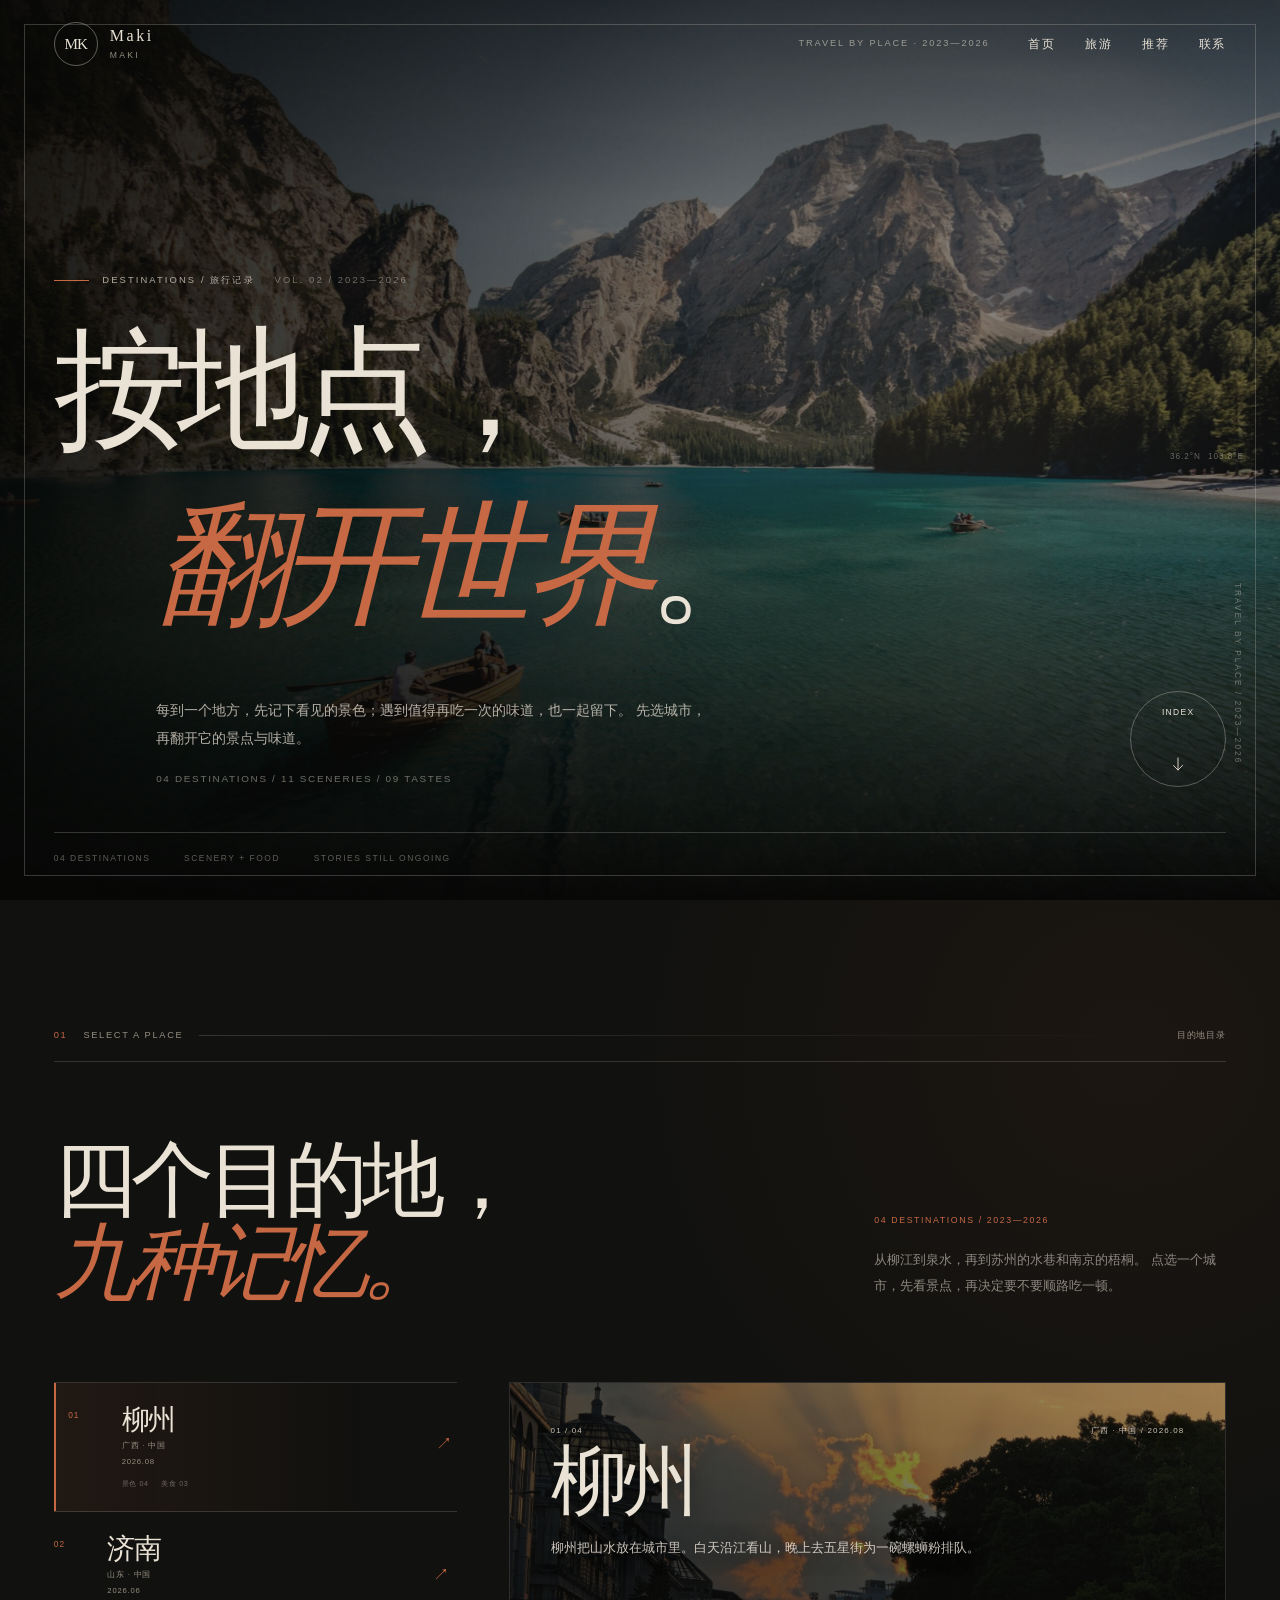
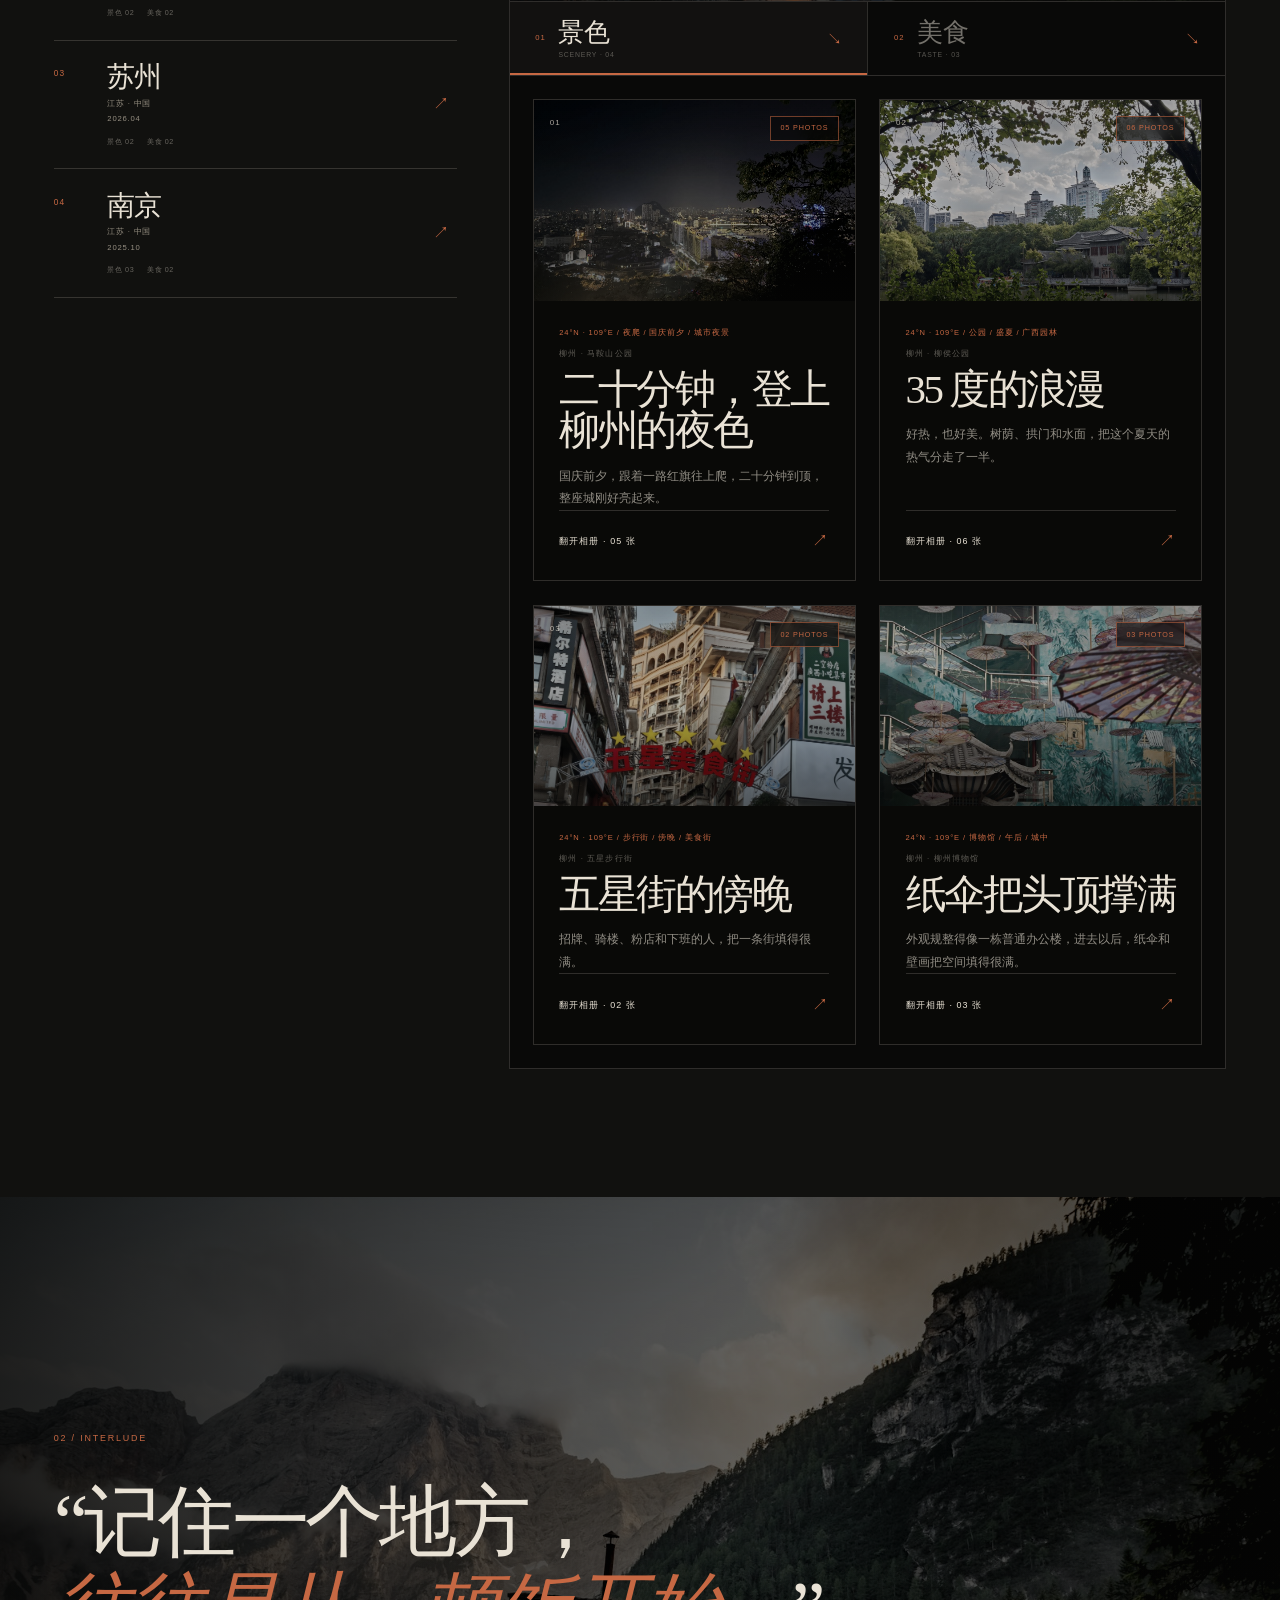
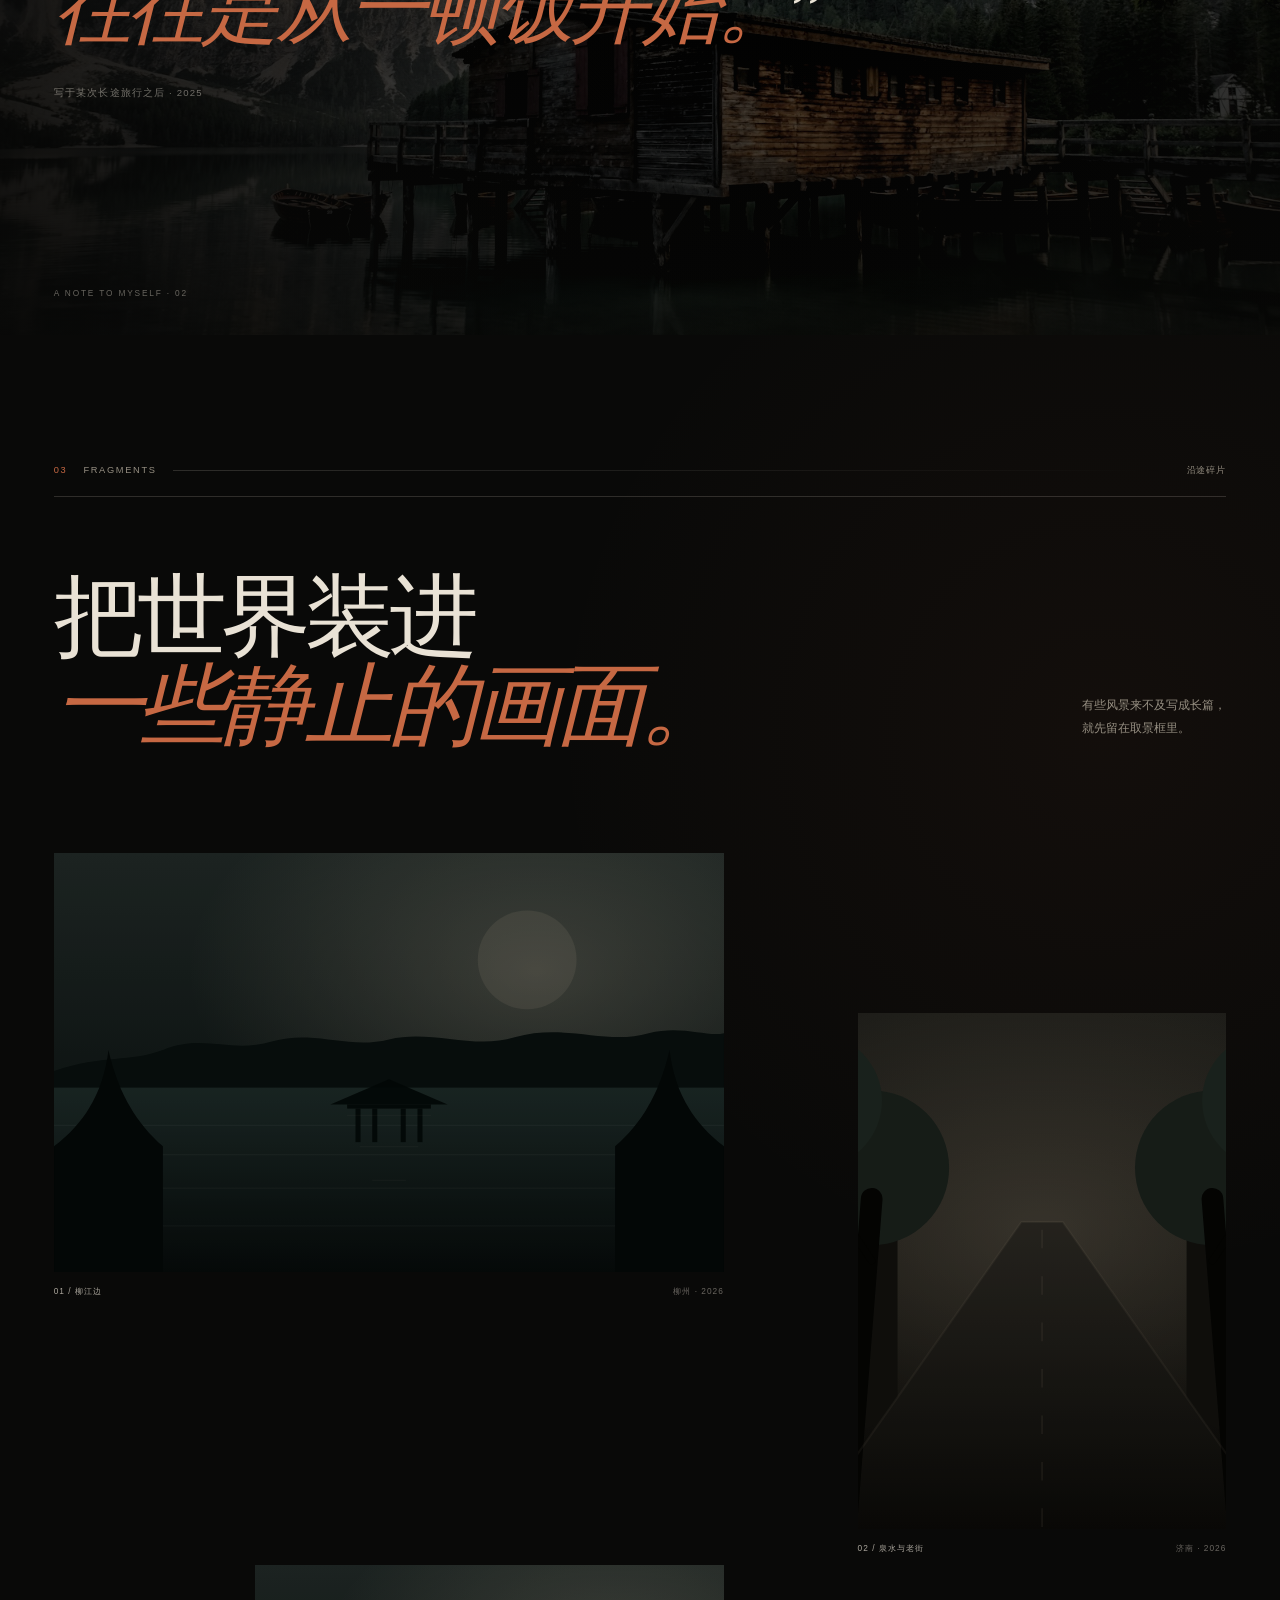
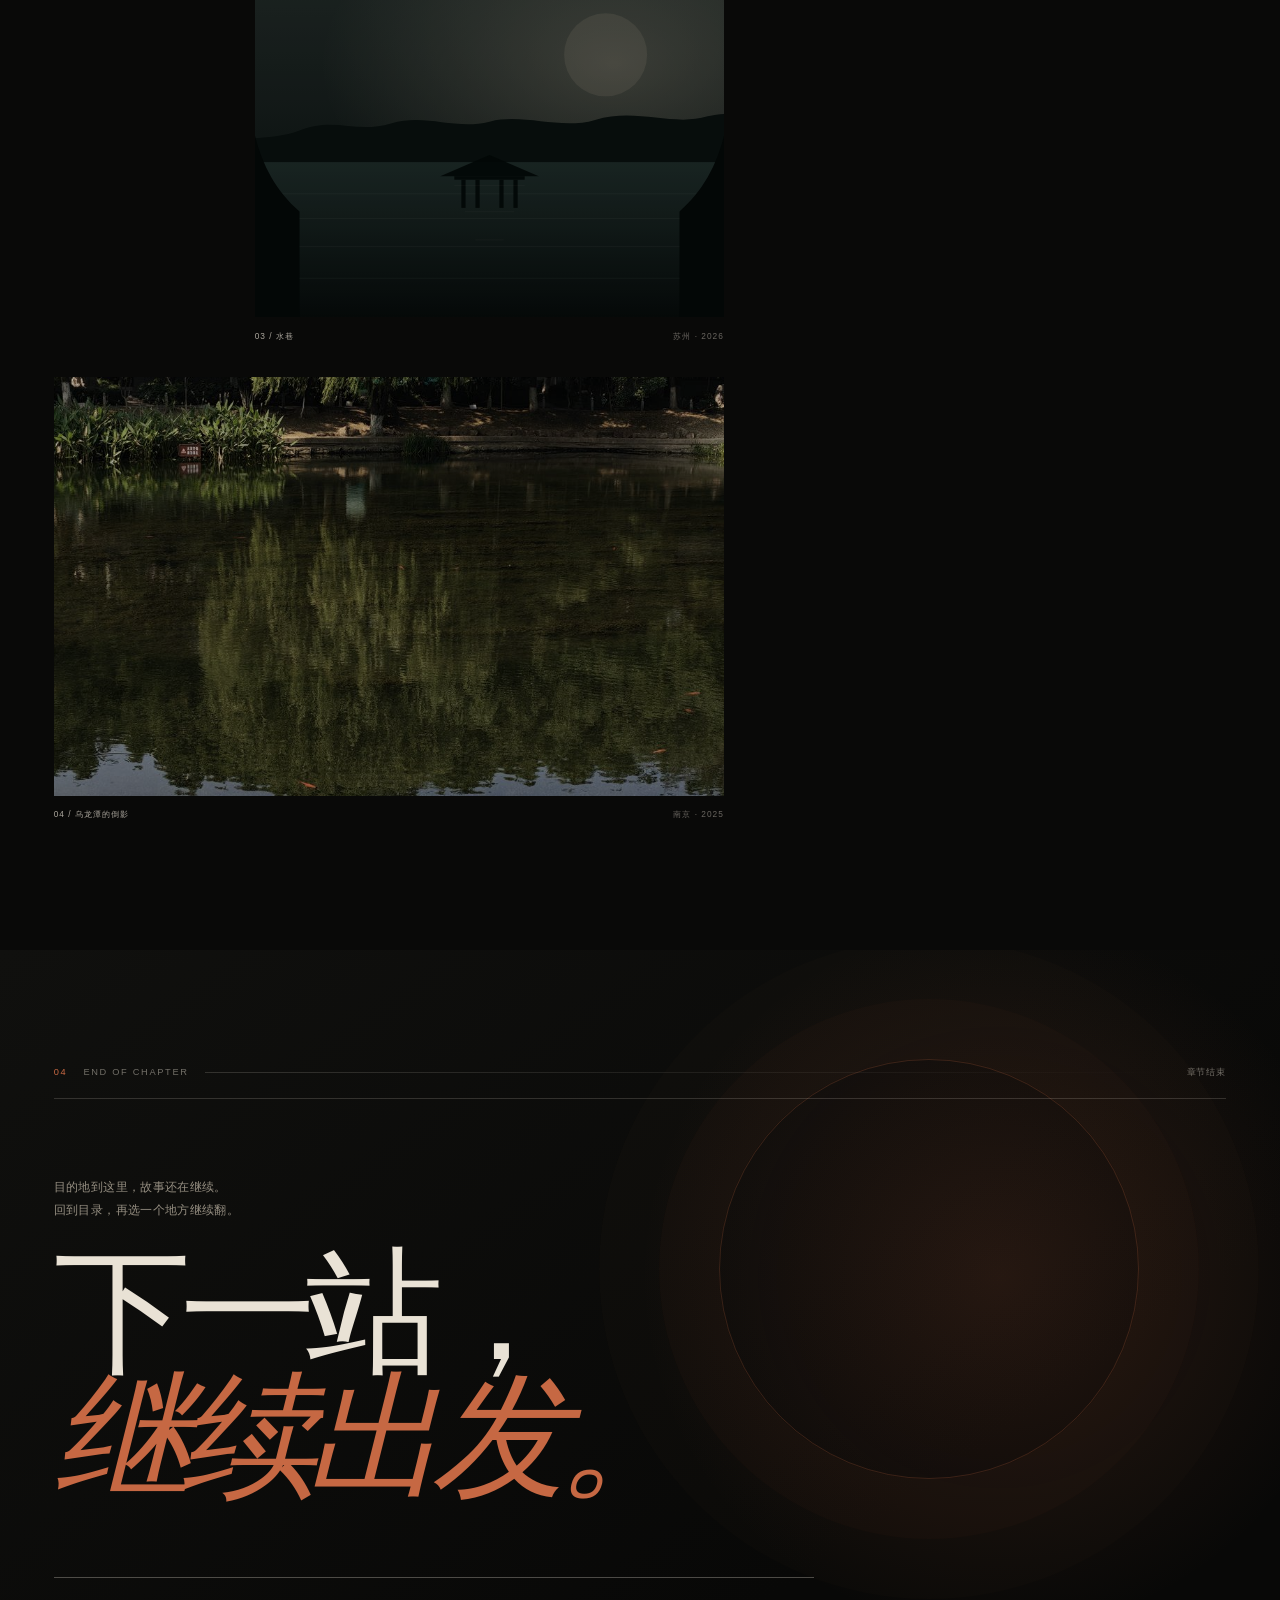
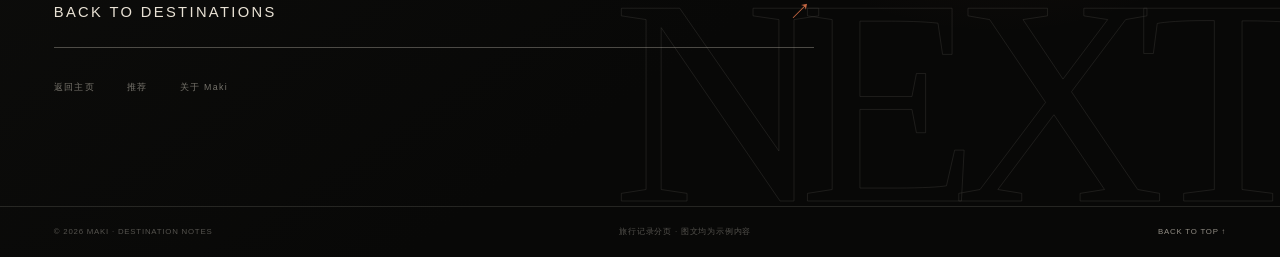
==== travel.html @ b1945f64 "Initial personal site" ====
<!doctype html>
<html lang="zh-CN" class="no-js">
  <head>
    <meta charset="utf-8" />
    <meta name="viewport" content="width=device-width, initial-scale=1" />
    <meta
      name="description"
      content="Maki 的旅行记录：按城市与地点整理，记录看见的景色和顺路吃到的味道。"
    />
    <meta name="theme-color" content="#090908" />
    <title>旅游｜按地点收藏景色与美食 · Maki</title>
    <script>
      document.documentElement.classList.replace("no-js", "js");
    </script>
    <link rel="stylesheet" href="./styles.css" />
  </head>
  <body class="travel-page">
    <a class="skip-link" href="#main">跳到正文</a>

    <div class="page-progress" aria-hidden="true">
      <span data-progress-bar></span>
    </div>
    <div class="noise" aria-hidden="true"></div>

    <header class="site-header" data-header>
      <a class="brand" href="./index.html" aria-label="返回主页">
        <span class="brand__mark">MK</span>
        <span class="brand__text">Maki <span>MAKI</span></span>
      </a>

      <div class="header__right">
        <p class="header__note">TRAVEL BY PLACE · 2023—2026</p>
        <nav class="desktop-nav" aria-label="主导航">
          <a href="./index.html">首页</a>
          <a href="./travel.html">旅游</a>
          <a href="./recommendations.html">推荐</a>
          <a href="./index.html#contact">联系</a>
        </nav>
        <button
          class="menu-toggle"
          type="button"
          aria-controls="mobile-menu"
          aria-expanded="false"
          data-menu-toggle
        >
          <span>MENU</span>
          <span class="menu-toggle__lines" aria-hidden="true">
            <i></i><i></i>
          </span>
        </button>
      </div>
    </header>

    <div class="mobile-menu" id="mobile-menu" aria-hidden="true" data-mobile-menu>
      <nav aria-label="移动端导航">
        <a href="./index.html"><span>01</span>返回主页</a>
        <a href="./travel.html"><span>02</span>目的地</a>
        <a href="./recommendations.html"><span>03</span>推荐</a>
      </nav>
      <div class="mobile-menu__foot">
        <p>按地点出发，<br />把景色和味道一起带走。</p>
        <span>MAKI · DESTINATION NOTES</span>
      </div>
    </div>

    <main id="main">
      <section class="hero" id="top" aria-labelledby="hero-title" data-hero>
        <div class="hero__media" aria-hidden="true">
          <img
            src="./assets/images/hero-mountains.jpg"
            alt=""
            data-hero-image
            fetchpriority="high"
          />
        </div>
        <div class="hero__veil" aria-hidden="true"></div>
        <div class="hero__light" aria-hidden="true"></div>
        <div class="hero__frame" aria-hidden="true"></div>

        <div class="hero__content container">
          <p class="eyebrow hero__eyebrow">
            <span>DESTINATIONS / 旅行记录</span>
            <span>VOL. 02 / 2023—2026</span>
          </p>

          <h1 class="hero__title" id="hero-title">
            <span class="hero__line"><span>按地点，</span></span>
            <span class="hero__line hero__line--indent"
              ><span><em>翻开世界</em>。</span></span
            >
          </h1>

          <div class="hero__bottom">
            <div class="hero__intro">
              <p>
                每到一个地方，先记下看见的景色；遇到值得再吃一次的味道，也一起留下。
                先选城市，再翻开它的景点与味道。
              </p>
              <span class="hero__role" data-travel-stats>04 DESTINATIONS / 11 SCENERIES / 09 TASTES</span>
            </div>

            <a class="circle-link" href="#destinations" aria-label="浏览目的地目录">
              <span>INDEX</span>
              <svg viewBox="0 0 24 24" aria-hidden="true">
                <path d="M12 4v16M6 14l6 6 6-6" />
              </svg>
            </a>
          </div>

          <div class="hero__foot">
            <span data-destination-count>04 DESTINATIONS</span>
            <span>SCENERY + FOOD</span>
            <span>STORIES STILL ONGOING</span>
          </div>
        </div>

        <p class="hero__aside" aria-hidden="true">TRAVEL BY PLACE / 2023—2026</p>
        <p class="hero__coords" aria-hidden="true">
          <span>36.2°N</span>
          <span>103.8°E</span>
        </p>
      </section>

      <section
        class="destinations section-pad"
        id="destinations"
        aria-labelledby="destinations-title"
      >
        <div class="container">
          <div class="section-kicker" data-reveal>
            <span class="section-kicker__num">01</span>
            <span>SELECT A PLACE</span>
            <i aria-hidden="true"></i>
            <span>目的地目录</span>
          </div>

          <div class="destinations__head">
            <h2 id="destinations-title" data-reveal>
              四个目的地，<br /><em>九种记忆。</em>
            </h2>
            <div class="destinations__intro" data-reveal>
              <span data-destinations-stats>04 DESTINATIONS / 2023—2026</span>
              <p>
                从柳江到泉水，再到苏州的水巷和南京的梧桐。
                点选一个城市，先看景点，再决定要不要顺路吃一顿。
              </p>
            </div>
          </div>

          <div class="destination-explorer" data-reveal>
            <nav
              class="place-list"
              aria-label="按地点浏览"
              data-place-list
            ></nav>
            <div
              class="place-detail"
              id="destination-detail"
              data-place-detail
              aria-live="polite"
            ></div>
          </div>
        </div>
      </section>

      <section class="interlude travel-interlude" aria-labelledby="interlude-title">
        <img
          class="interlude__image"
          src="./assets/images/road.jpg"
          alt=""
          loading="lazy"
          aria-hidden="true"
        />
        <div class="interlude__veil" aria-hidden="true"></div>
        <div class="interlude__label" aria-hidden="true">A NOTE TO MYSELF · 02</div>
        <div class="container interlude__content" data-reveal>
          <p class="interlude__index">02 / INTERLUDE</p>
          <blockquote id="interlude-title">
            “记住一个地方，<br />
            <em>往往是从一顿饭开始。</em>”
          </blockquote>
          <p class="interlude__meta">写于某次长途旅行之后 · 2025</p>
        </div>
      </section>

      <section
        class="fragments section-pad"
        id="fragments"
        aria-labelledby="fragments-title"
      >
        <div class="container">
          <div class="section-kicker" data-reveal>
            <span class="section-kicker__num">03</span>
            <span>FRAGMENTS</span>
            <i aria-hidden="true"></i>
            <span>沿途碎片</span>
          </div>

          <div class="fragments__head">
            <h2 id="fragments-title" data-reveal>
              把世界装进<br /><em>一些静止的画面。</em>
            </h2>
            <p data-reveal>
              有些风景来不及写成长篇，<br />
              就先留在取景框里。
            </p>
          </div>

          <div class="fragments__grid" data-fragment-grid></div>
        </div>
      </section>

      <section class="contact" id="travel-end" aria-labelledby="travel-end-title">
        <div class="contact__glow" aria-hidden="true"></div>
        <div class="contact__word" aria-hidden="true">NEXT</div>
        <div class="container contact__content">
          <div class="section-kicker section-kicker--light" data-reveal>
            <span class="section-kicker__num">04</span>
            <span>END OF CHAPTER</span>
            <i aria-hidden="true"></i>
            <span>章节结束</span>
          </div>

          <p class="contact__lead" data-reveal>
            目的地到这里，故事还在继续。
            <br />回到目录，再选一个地方继续翻。
          </p>
          <h2 id="travel-end-title" data-reveal>
            下一站，<br /><em>继续出发。</em>
          </h2>

          <a class="contact__mail" href="#destinations" data-reveal>
            <span>BACK TO DESTINATIONS</span>
            <span aria-hidden="true">↗</span>
          </a>

          <div class="contact__social" data-reveal>
            <a href="./index.html">返回主页</a>
            <a href="./recommendations.html">推荐</a>
            <a href="./index.html#about">关于 Maki</a>
          </div>
        </div>

        <footer class="site-footer container">
          <p>© 2026 MAKI · DESTINATION NOTES</p>
          <p>旅行记录分页 · 图文均为示例内容</p>
          <a href="#top">BACK TO TOP ↑</a>
        </footer>
      </section>
    </main>

    <dialog class="story-dialog" data-story-dialog aria-labelledby="story-dialog-title">
      <div class="story-dialog__media">
        <div class="story-dialog__stage" data-dialog-stage>
          <img class="story-dialog__image" src="" alt="" data-dialog-image decoding="async" />
          <img
            class="story-dialog__image"
            src=""
            alt=""
            aria-hidden="true"
            data-dialog-image-next
            decoding="async"
          />
          <button
            class="story-dialog__nav story-dialog__nav--prev"
            type="button"
            data-dialog-prev
            aria-label="上一张照片"
            hidden
          >
            <span aria-hidden="true">‹</span>
          </button>
          <button
            class="story-dialog__nav story-dialog__nav--next"
            type="button"
            data-dialog-next
            aria-label="下一张照片"
            hidden
          >
            <span aria-hidden="true">›</span>
          </button>
          <span class="story-dialog__caption" data-dialog-caption hidden></span>
          <span class="story-dialog__count" data-dialog-count aria-live="polite" hidden></span>
        </div>
        <div class="story-dialog__thumbs" data-dialog-thumbs hidden></div>
      </div>
      <div class="story-dialog__body">
        <button class="story-dialog__close" type="button" data-dialog-close>
          <span aria-hidden="true">×</span>
          <span>CLOSE</span>
        </button>
        <p class="story-dialog__meta" data-dialog-meta></p>
        <h2 id="story-dialog-title" data-dialog-title></h2>
        <div class="story-dialog__text" data-dialog-text></div>
        <div class="story-dialog__foot">
          <span data-dialog-kicker>SCENERY NOTE</span>
          <span data-dialog-coords></span>
        </div>
      </div>
    </dialog>

    <script src="./content.js"></script>
    <script src="./script.js"></script>
  </body>
</html>
---- styles.css ----
:root {
  --ink: #090908;
  --ink-soft: #11110f;
  --ink-raised: #171713;
  --cream: #e9e2d5;
  --cream-soft: #d7cfc0;
  --muted: #958e81;
  --line: rgba(233, 226, 213, 0.17);
  --accent: #c66843;
  --serif: "Iowan Old Style", "Bodoni 72", "Times New Roman", "Songti SC",
    "STSong", "SimSun", serif;
  --sans: "Helvetica Neue", "PingFang SC", "Microsoft YaHei", "Noto Sans SC",
    sans-serif;
  --pad: clamp(1.25rem, 4.2vw, 4.75rem);
  --ease: cubic-bezier(0.22, 1, 0.36, 1);
}

*,
*::before,
*::after {
  box-sizing: border-box;
}

html {
  scroll-behavior: smooth;
  background: var(--ink);
}

body {
  margin: 0;
  min-width: 320px;
  overflow-x: hidden;
  background: var(--ink);
  color: var(--cream);
  font-family: var(--sans);
  font-size: 16px;
  line-height: 1.65;
  -webkit-font-smoothing: antialiased;
  text-rendering: optimizeLegibility;
}

body.menu-open,
body.dialog-open {
  overflow: hidden;
}

img {
  display: block;
  max-width: 100%;
}

button,
a {
  color: inherit;
}

button {
  font: inherit;
}

a {
  text-decoration: none;
}

p,
h1,
h2,
h3,
blockquote,
figure {
  margin: 0;
}

::selection {
  background: var(--accent);
  color: #fffaf1;
}

:focus-visible {
  outline: 1px solid var(--cream);
  outline-offset: 5px;
}

.skip-link {
  position: fixed;
  top: 1rem;
  left: 1rem;
  z-index: 200;
  padding: 0.75rem 1rem;
  background: var(--cream);
  color: var(--ink);
  transform: translateY(-150%);
  transition: transform 0.25s ease;
}

.skip-link:focus {
  transform: translateY(0);
}

.container {
  width: min(100%, 1560px);
  margin-inline: auto;
  padding-inline: var(--pad);
}

.section-pad {
  padding-block: clamp(6.5rem, 10vw, 11rem);
}

.page-progress {
  position: fixed;
  inset: 0 0 auto;
  z-index: 100;
  height: 2px;
  pointer-events: none;
}

.page-progress span {
  display: block;
  width: 100%;
  height: 100%;
  background: var(--accent);
  transform: scaleX(0);
  transform-origin: left center;
}

.noise {
  position: fixed;
  inset: 0;
  z-index: 90;
  opacity: 0.065;
  pointer-events: none;
  background-image: url("data:image/svg+xml,%3Csvg viewBox='0 0 180 180' xmlns='http://www.w3.org/2000/svg'%3E%3Cfilter id='n'%3E%3CfeTurbulence type='fractalNoise' baseFrequency='.82' numOctaves='4' stitchTiles='stitch'/%3E%3C/filter%3E%3Crect width='100%25' height='100%25' filter='url(%23n)' opacity='.65'/%3E%3C/svg%3E");
  mix-blend-mode: soft-light;
}

.site-header {
  position: fixed;
  inset: 0 0 auto;
  z-index: 60;
  display: flex;
  align-items: center;
  justify-content: space-between;
  min-height: 88px;
  padding: 1.25rem var(--pad);
  transition: background-color 0.4s ease, border-color 0.4s ease;
}

.site-header::before {
  content: "";
  position: absolute;
  inset: 0;
  z-index: -1;
  opacity: 0;
  background: linear-gradient(to bottom, rgba(9, 9, 8, 0.94), rgba(9, 9, 8, 0));
  transition: opacity 0.4s ease;
}

.site-header.is-scrolled::before {
  opacity: 1;
}

.brand {
  display: flex;
  align-items: center;
  gap: 0.75rem;
}

.brand__mark {
  display: grid;
  place-items: center;
  width: 44px;
  height: 44px;
  border: 1px solid rgba(233, 226, 213, 0.38);
  border-radius: 50%;
  font-family: var(--serif);
  font-size: 0.95rem;
  letter-spacing: -0.06em;
}

.brand__mark--avatar {
  overflow: hidden;
  padding: 0;
  background: var(--ink-raised);
}

.brand__mark--avatar img {
  width: 100%;
  height: 100%;
  object-fit: cover;
  object-position: center;
}

.brand__text {
  font-family: var(--serif);
  font-size: 1rem;
  letter-spacing: 0.16em;
  line-height: 1;
}

.brand__text > span {
  display: block;
  margin-top: 0.45rem;
  color: var(--muted);
  font-family: var(--sans);
  font-size: 0.54rem;
  letter-spacing: 0.26em;
}

.header__right {
  display: flex;
  align-items: center;
  gap: clamp(1.5rem, 3vw, 3.6rem);
}

.header__note {
  color: rgba(233, 226, 213, 0.56);
  font-size: 0.58rem;
  letter-spacing: 0.2em;
}

.desktop-nav {
  display: flex;
  align-items: center;
  gap: clamp(1.25rem, 2.3vw, 2.6rem);
}

.desktop-nav a {
  position: relative;
  padding-block: 0.35rem;
  font-size: 0.78rem;
  letter-spacing: 0.14em;
}

.desktop-nav a::after {
  content: "";
  position: absolute;
  right: 0;
  bottom: 0;
  left: 0;
  height: 1px;
  background: var(--cream);
  transform: scaleX(0);
  transform-origin: right;
  transition: transform 0.35s var(--ease);
}

.desktop-nav a:hover::after {
  transform: scaleX(1);
  transform-origin: left;
}

.menu-toggle {
  display: none;
  align-items: center;
  gap: 0.65rem;
  padding: 0;
  border: 0;
  background: transparent;
  cursor: pointer;
}

.menu-toggle > span:first-child {
  font-size: 0.63rem;
  letter-spacing: 0.2em;
}

.menu-toggle__lines {
  position: relative;
  width: 24px;
  height: 12px;
}

.menu-toggle__lines i {
  position: absolute;
  right: 0;
  display: block;
  width: 22px;
  height: 1px;
  background: var(--cream);
  transition: transform 0.35s var(--ease), top 0.35s var(--ease);
}

.menu-toggle__lines i:first-child {
  top: 2px;
}

.menu-toggle__lines i:last-child {
  top: 9px;
}

.menu-toggle[aria-expanded="true"] .menu-toggle__lines i:first-child {
  top: 6px;
  transform: rotate(45deg);
}

.menu-toggle[aria-expanded="true"] .menu-toggle__lines i:last-child {
  top: 6px;
  transform: rotate(-45deg);
}

.mobile-menu {
  position: fixed;
  inset: 0;
  z-index: 55;
  display: flex;
  visibility: hidden;
  flex-direction: column;
  justify-content: space-between;
  padding: 8rem var(--pad) 2rem;
  background:
    radial-gradient(circle at 80% 20%, rgba(198, 104, 67, 0.15), transparent 35%),
    var(--ink);
  opacity: 0;
  transition: opacity 0.45s var(--ease), visibility 0.45s;
}

.mobile-menu.is-open {
  visibility: visible;
  opacity: 1;
}

.mobile-menu nav {
  display: flex;
  flex-direction: column;
}

.mobile-menu nav a {
  display: flex;
  align-items: baseline;
  gap: 1.25rem;
  padding-block: 1rem;
  border-bottom: 1px solid var(--line);
  font-family: var(--serif);
  font-size: clamp(2.2rem, 9vw, 4.5rem);
  letter-spacing: -0.04em;
}

.mobile-menu nav a span {
  min-width: 2rem;
  color: var(--accent);
  font-family: var(--sans);
  font-size: 0.62rem;
  letter-spacing: 0.12em;
}

.mobile-menu__foot {
  display: flex;
  align-items: end;
  justify-content: space-between;
  gap: 2rem;
  color: var(--muted);
  font-size: 0.75rem;
  line-height: 1.8;
}

.mobile-menu__foot span {
  font-size: 0.58rem;
  letter-spacing: 0.16em;
}

.hero {
  position: relative;
  isolation: isolate;
  display: flex;
  align-items: flex-end;
  min-height: 100svh;
  overflow: hidden;
  padding: 8.5rem 0 2.1rem;
}

.hero__media {
  position: absolute;
  inset: -5%;
  z-index: -3;
  overflow: hidden;
}

.hero__media img {
  width: 100%;
  height: 100%;
  object-fit: cover;
  object-position: center 54%;
  filter: brightness(0.62) saturate(0.7) contrast(1.08);
  transform: scale(1.04);
  will-change: transform;
}

.hero__veil {
  position: absolute;
  inset: 0;
  z-index: -2;
  background:
    linear-gradient(90deg, rgba(7, 7, 6, 0.88) 0%, rgba(7, 7, 6, 0.3) 57%, rgba(7, 7, 6, 0.16) 100%),
    linear-gradient(0deg, rgba(7, 7, 6, 0.98) 0%, rgba(7, 7, 6, 0) 47%),
    linear-gradient(180deg, rgba(7, 7, 6, 0.5) 0%, rgba(7, 7, 6, 0) 25%);
}

.hero__light {
  position: absolute;
  inset: 0;
  z-index: -1;
  pointer-events: none;
  background: radial-gradient(
    650px circle at var(--mx, 68%) var(--my, 36%),
    rgba(236, 195, 147, 0.1),
    transparent 65%
  );
}

.hero__frame {
  position: absolute;
  inset: 24px;
  border: 1px solid rgba(233, 226, 213, 0.22);
  pointer-events: none;
}

.hero__content {
  position: relative;
  width: 100%;
}

.eyebrow {
  display: flex;
  align-items: center;
  gap: 1.25rem;
  color: rgba(233, 226, 213, 0.72);
  font-size: 0.59rem;
  letter-spacing: 0.22em;
}

.eyebrow span:first-child::before {
  content: "";
  display: inline-block;
  width: 35px;
  height: 1px;
  margin-right: 0.85rem;
  vertical-align: middle;
  background: var(--accent);
}

.hero__eyebrow {
  margin-bottom: clamp(1.6rem, 4vh, 3.4rem);
  animation: fade-up 1s 0.25s var(--ease) both;
}

.hero__eyebrow span:last-child {
  color: rgba(233, 226, 213, 0.42);
}

.hero__title {
  max-width: 12em;
  font-family: var(--serif);
  font-size: clamp(4.25rem, 10.4vw, 10.7rem);
  font-weight: 400;
  letter-spacing: -0.075em;
  line-height: 1.02;
  text-wrap: nowrap;
}

.hero__line {
  display: block;
  overflow: hidden;
  padding-right: 0.08em;
  padding-bottom: 0.08em;
}

.hero__line > span {
  display: block;
}

.hero__line--indent {
  margin-top: clamp(0.9rem, 2.2vw, 2.2rem);
  margin-left: clamp(1rem, 8vw, 8.5rem);
}

.hero__line em {
  color: var(--accent);
  font-weight: 400;
}

.js .hero__line > span {
  transform: translateY(115%);
  animation: title-rise 1.15s var(--ease) forwards;
}

.js .hero__line:first-child > span {
  animation-delay: 0.35s;
}

.js .hero__line:last-child > span {
  animation-delay: 0.5s;
}

.hero__bottom {
  display: flex;
  align-items: flex-end;
  justify-content: space-between;
  gap: 2rem;
  max-width: 920px;
  margin-top: clamp(2.4rem, 5.2vh, 4.8rem);
  margin-left: clamp(0rem, 8vw, 8.5rem);
  animation: fade-up 1s 0.85s var(--ease) both;
}

.hero__intro {
  max-width: 560px;
}

.hero__intro p {
  color: rgba(233, 226, 213, 0.75);
  font-size: clamp(0.9rem, 1.1vw, 1rem);
  line-height: 2;
}

.hero__role {
  display: block;
  margin-top: 1.1rem;
  color: rgba(233, 226, 213, 0.46);
  font-size: 0.62rem;
  letter-spacing: 0.17em;
}

.circle-link {
  display: grid;
  flex: 0 0 auto;
  place-items: center;
  width: 96px;
  height: 96px;
  border: 1px solid rgba(233, 226, 213, 0.32);
  border-radius: 50%;
  font-size: 0.53rem;
  letter-spacing: 0.16em;
  transition: background-color 0.35s ease, border-color 0.35s ease,
    color 0.35s ease;
}

.circle-link svg {
  width: 18px;
  margin-top: 0.55rem;
  fill: none;
  stroke: currentColor;
  stroke-linecap: round;
  stroke-linejoin: round;
  stroke-width: 1.2;
}

.circle-link:hover {
  border-color: var(--cream);
  background: var(--cream);
  color: var(--ink);
}

.hero__foot {
  display: flex;
  gap: 2.1rem;
  margin-top: clamp(2.2rem, 5vh, 4.5rem);
  padding-top: 1.2rem;
  border-top: 1px solid rgba(233, 226, 213, 0.2);
  color: rgba(233, 226, 213, 0.38);
  font-size: 0.53rem;
  letter-spacing: 0.18em;
  animation: fade-up 1s 1s var(--ease) both;
}

.hero__aside {
  position: absolute;
  right: 2.25rem;
  bottom: 8.5rem;
  color: rgba(233, 226, 213, 0.4);
  font-size: 0.51rem;
  letter-spacing: 0.26em;
  writing-mode: vertical-rl;
}

.hero__coords {
  position: absolute;
  top: 50%;
  right: 2.25rem;
  display: flex;
  gap: 0.45rem;
  color: rgba(233, 226, 213, 0.39);
  font-size: 0.51rem;
  letter-spacing: 0.12em;
}

.section-kicker {
  display: flex;
  align-items: center;
  gap: 1rem;
  padding-bottom: 1.1rem;
  border-bottom: 1px solid var(--line);
  color: var(--muted);
  font-size: 0.58rem;
  letter-spacing: 0.18em;
}

.section-kicker__num {
  color: var(--accent);
}

.section-kicker i {
  flex: 1;
  height: 1px;
  background: linear-gradient(90deg, var(--line), transparent);
}

.section-kicker span:last-child {
  letter-spacing: 0.1em;
}

.about {
  position: relative;
  background:
    radial-gradient(circle at 12% 44%, rgba(198, 104, 67, 0.055), transparent 30%),
    var(--ink);
}

.about__head {
  display: grid;
  grid-template-columns: minmax(0, 1.12fr) minmax(320px, 0.88fr);
  gap: clamp(3rem, 8vw, 10rem);
  align-items: end;
  padding-top: clamp(3.5rem, 6vw, 6.5rem);
}

.about__lead {
  margin-bottom: 1.55rem;
  color: var(--muted);
  font-size: 0.8rem;
  letter-spacing: 0.06em;
  line-height: 1.9;
}

.about h2,
.journeys h2,
.fragments h2 {
  font-family: var(--serif);
  font-size: clamp(3.3rem, 7vw, 7.7rem);
  font-weight: 400;
  letter-spacing: -0.07em;
  line-height: 0.99;
}

.about h2 em,
.journeys h2 em,
.fragments h2 em {
  color: var(--accent);
  font-weight: 400;
}

.about__copy {
  max-width: 540px;
  padding-bottom: 0.4rem;
}

.about__hello {
  margin-bottom: 1.25rem;
  color: var(--cream);
  font-family: var(--serif);
  font-size: clamp(1.45rem, 2.2vw, 2rem);
}

.about__copy > p:not(.about__hello) {
  margin-bottom: 1rem;
  color: rgba(233, 226, 213, 0.63);
  font-size: 0.9rem;
  line-height: 1.95;
}

.text-link {
  display: inline-flex;
  align-items: center;
  gap: 0.85rem;
  margin-top: 1rem;
  padding-bottom: 0.35rem;
  border-bottom: 1px solid rgba(233, 226, 213, 0.4);
  font-size: 0.7rem;
  letter-spacing: 0.12em;
  transition: border-color 0.3s ease, color 0.3s ease;
}

.text-link span {
  color: var(--accent);
  font-size: 1rem;
  transition: transform 0.3s var(--ease);
}

.text-link:hover {
  color: var(--accent);
  border-color: var(--accent);
}

.text-link:hover span {
  transform: translate(3px, 3px);
}

.about__figure {
  display: grid;
  grid-template-columns: minmax(0, 1.85fr) minmax(230px, 0.55fr);
  gap: clamp(1.5rem, 3vw, 3rem);
  align-items: end;
  margin-top: clamp(4rem, 8vw, 8rem);
}

.about__image-wrap {
  position: relative;
  overflow: hidden;
}

.about__image-wrap::after {
  content: "";
  position: absolute;
  inset: 0;
  background: linear-gradient(90deg, rgba(9, 9, 8, 0.14), transparent 55%);
  pointer-events: none;
}

.about__image-wrap img {
  width: 100%;
  aspect-ratio: 16 / 8.5;
  object-fit: cover;
  filter: grayscale(0.15) saturate(0.67) brightness(0.78);
  transition: filter 0.8s ease, transform 1s var(--ease);
}

.about__image-wrap:hover img {
  filter: grayscale(0) saturate(0.82) brightness(0.86);
  transform: scale(1.025);
}

.image-stamp {
  position: absolute;
  bottom: 1rem;
  left: 1rem;
  z-index: 1;
  padding: 0.45rem 0.7rem;
  border: 1px solid rgba(233, 226, 213, 0.35);
  background: rgba(9, 9, 8, 0.34);
  color: rgba(233, 226, 213, 0.7);
  font-size: 0.49rem;
  letter-spacing: 0.18em;
  backdrop-filter: blur(6px);
}

.about__figure figcaption > p {
  max-width: 360px;
  color: rgba(233, 226, 213, 0.69);
  font-family: var(--serif);
  font-size: clamp(1.1rem, 1.55vw, 1.4rem);
  line-height: 1.65;
}

.about__stats {
  display: flex;
  flex-wrap: wrap;
  gap: 1.1rem 1.8rem;
  margin-top: 2.3rem;
  padding-top: 1.4rem;
  border-top: 1px solid var(--line);
}

.about__stats span {
  display: flex;
  flex-direction: column;
  color: var(--muted);
  font-size: 0.57rem;
  letter-spacing: 0.1em;
}

.about__stats b {
  margin-bottom: 0.35rem;
  color: var(--cream);
  font-family: var(--serif);
  font-size: 1.65rem;
  font-weight: 400;
}

.figure-note {
  display: block;
  margin-top: 1.25rem;
  color: rgba(233, 226, 213, 0.28);
  font-size: 0.47rem;
  letter-spacing: 0.12em;
}

.marquee {
  position: relative;
  z-index: 2;
  width: 104%;
  margin-left: -2%;
  overflow: hidden;
  padding-block: 1.25rem;
  background: var(--cream);
  color: var(--ink);
  transform: rotate(-1.15deg);
}

.marquee__track {
  display: flex;
  width: max-content;
  animation: marquee 28s linear infinite;
}

.marquee__track span {
  padding-right: 0.6em;
  font-family: var(--serif);
  font-size: clamp(1.75rem, 3.15vw, 3.65rem);
  white-space: nowrap;
}

.marquee__track i {
  color: var(--accent);
  font-style: normal;
}

.journeys {
  overflow: hidden;
  background: var(--ink);
}

.journeys__head {
  display: grid;
  grid-template-columns: minmax(0, 1.35fr) minmax(260px, 0.65fr);
  gap: clamp(2.5rem, 7vw, 8rem);
  align-items: end;
  padding-top: clamp(3.5rem, 6vw, 6rem);
}

.journeys__intro {
  max-width: 430px;
  padding-bottom: 0.5rem;
}

.journeys__intro > span {
  color: var(--accent);
  font-size: 0.55rem;
  letter-spacing: 0.18em;
}

.journeys__intro p {
  margin-top: 1rem;
  color: rgba(233, 226, 213, 0.56);
  font-size: 0.83rem;
  line-height: 1.9;
}

.journey-shell {
  margin-top: clamp(3rem, 5vw, 5rem);
}

.journey-track {
  display: flex;
  gap: clamp(0.8rem, 1.4vw, 1.4rem);
  overflow-x: auto;
  overscroll-behavior-inline: contain;
  padding: 0 var(--pad) 1.75rem;
  scroll-padding-inline: var(--pad);
  scroll-snap-type: x mandatory;
  scrollbar-width: none;
  cursor: grab;
  user-select: none;
}

.journey-track::-webkit-scrollbar {
  display: none;
}

.journey-track.is-dragging {
  cursor: grabbing;
  scroll-snap-type: none;
}

.story-card {
  position: relative;
  isolation: isolate;
  flex: 0 0 clamp(320px, 58vw, 920px);
  height: min(74vh, 790px);
  min-height: 570px;
  overflow: hidden;
  border: 1px solid rgba(233, 226, 213, 0.18);
  background: #171713;
  scroll-snap-align: center;
}

.story-card::after {
  content: "";
  position: absolute;
  inset: 9px;
  z-index: 2;
  border: 1px solid rgba(233, 226, 213, 0.14);
  pointer-events: none;
}

.story-card > img {
  position: absolute;
  inset: 0;
  width: 100%;
  height: 100%;
  object-fit: cover;
  filter: brightness(0.63) saturate(0.65) contrast(1.04);
  transform: scale(1.005);
  transition: transform 1s var(--ease), filter 0.85s ease;
}

.story-card:hover > img {
  filter: brightness(0.73) saturate(0.74) contrast(1.02);
  transform: scale(1.035);
}

.story-card__shade {
  position: absolute;
  inset: 0;
  z-index: 1;
  background:
    linear-gradient(180deg, rgba(7, 7, 6, 0.31) 0%, transparent 34%),
    linear-gradient(0deg, rgba(7, 7, 6, 0.95) 0%, rgba(7, 7, 6, 0.28) 55%, transparent 100%);
}

.story-card__number {
  position: absolute;
  top: 1.8rem;
  right: 2rem;
  z-index: 3;
  color: transparent;
  font-family: var(--serif);
  font-size: clamp(4rem, 7vw, 7.5rem);
  line-height: 1;
  -webkit-text-stroke: 1px rgba(233, 226, 213, 0.48);
}

.story-card__meta {
  position: absolute;
  top: 2.1rem;
  left: 2.1rem;
  z-index: 3;
  display: flex;
  gap: 0.7rem;
  color: rgba(233, 226, 213, 0.64);
  font-size: 0.55rem;
  letter-spacing: 0.14em;
  text-transform: uppercase;
}

.story-card__meta span + span::before {
  content: "/";
  margin-right: 0.7rem;
  color: rgba(233, 226, 213, 0.32);
}

.story-card__content {
  position: absolute;
  right: clamp(2rem, 4vw, 4rem);
  bottom: clamp(2rem, 4.3vw, 4rem);
  left: clamp(2rem, 4vw, 4rem);
  z-index: 3;
}

.story-card__location {
  color: var(--accent);
  font-size: 0.54rem;
  letter-spacing: 0.2em;
}

.story-card h3 {
  margin-top: 0.55rem;
  font-family: var(--serif);
  font-size: clamp(3.2rem, 6vw, 7rem);
  font-weight: 400;
  letter-spacing: -0.065em;
  line-height: 1;
}

.story-card__excerpt {
  max-width: 480px;
  margin-top: 1rem;
  color: rgba(233, 226, 213, 0.68);
  font-size: 0.83rem;
  line-height: 1.8;
}

.story-open {
  display: flex;
  align-items: center;
  justify-content: space-between;
  width: min(100%, 380px);
  margin-top: 1.7rem;
  padding: 0.9rem 0;
  border: 0;
  border-top: 1px solid rgba(233, 226, 213, 0.3);
  border-bottom: 1px solid rgba(233, 226, 213, 0.3);
  background: transparent;
  color: var(--cream);
  font-size: 0.63rem;
  letter-spacing: 0.13em;
  cursor: pointer;
}

.story-open__icon {
  color: var(--accent);
  font-size: 1rem;
  transition: transform 0.3s var(--ease);
}

.story-open:hover .story-open__icon {
  transform: translate(3px, -3px);
}

.journey-controls {
  display: flex;
  align-items: center;
  justify-content: space-between;
  gap: 2rem;
  padding-top: 0.2rem;
}

.journey-controls p {
  color: var(--muted);
  font-size: 0.57rem;
  letter-spacing: 0.14em;
}

.journey-controls p span {
  margin-right: 0.5rem;
  color: var(--accent);
}

.journey-controls__buttons {
  display: flex;
  gap: 0.6rem;
}

.journey-controls button {
  display: grid;
  place-items: center;
  width: 48px;
  height: 48px;
  padding: 0;
  border: 1px solid var(--line);
  border-radius: 50%;
  background: transparent;
  cursor: pointer;
  transition: color 0.3s ease, background-color 0.3s ease,
    border-color 0.3s ease;
}

.journey-controls button:hover {
  border-color: var(--cream);
  background: var(--cream);
  color: var(--ink);
}

.journey-controls svg {
  width: 18px;
  fill: none;
  stroke: currentColor;
  stroke-linecap: round;
  stroke-linejoin: round;
  stroke-width: 1.2;
}

.interlude {
  position: relative;
  isolation: isolate;
  display: grid;
  min-height: 82svh;
  place-items: center;
  overflow: hidden;
  padding-block: 7rem;
}

.interlude__image {
  position: absolute;
  inset: 0;
  z-index: -3;
  width: 100%;
  height: 100%;
  object-fit: cover;
  object-position: center 48%;
  filter: brightness(0.45) saturate(0.57) contrast(1.13);
}

.interlude__veil {
  position: absolute;
  inset: 0;
  z-index: -2;
  background:
    linear-gradient(90deg, rgba(8, 8, 7, 0.77), rgba(8, 8, 7, 0.1) 62%, rgba(8, 8, 7, 0.45)),
    linear-gradient(0deg, rgba(8, 8, 7, 0.62), transparent 52%);
}

.interlude__label {
  position: absolute;
  bottom: 2.1rem;
  left: var(--pad);
  color: rgba(233, 226, 213, 0.42);
  font-size: 0.52rem;
  letter-spacing: 0.22em;
}

.interlude__content {
  width: 100%;
}

.interlude__index {
  margin-bottom: 2rem;
  color: var(--accent);
  font-size: 0.56rem;
  letter-spacing: 0.2em;
}

.interlude blockquote {
  max-width: 1180px;
  font-family: var(--serif);
  font-size: clamp(2.75rem, 6.1vw, 7rem);
  letter-spacing: -0.055em;
  line-height: 1.12;
}

.interlude blockquote em {
  color: var(--accent);
  font-weight: 400;
}

.interlude__meta {
  margin-top: 2rem;
  color: rgba(233, 226, 213, 0.46);
  font-size: 0.6rem;
  letter-spacing: 0.12em;
}

.fragments {
  background:
    radial-gradient(circle at 86% 18%, rgba(198, 104, 67, 0.05), transparent 26%),
    var(--ink);
}

.fragments__head {
  display: grid;
  grid-template-columns: minmax(0, 1.3fr) minmax(240px, 0.7fr);
  gap: 3rem;
  align-items: end;
  padding-top: clamp(3.5rem, 6vw, 6rem);
}

.fragments__head > p {
  justify-self: end;
  padding-bottom: 0.65rem;
  color: var(--muted);
  font-size: 0.76rem;
  line-height: 1.9;
}

.fragments__grid {
  display: grid;
  grid-template-columns: repeat(12, minmax(0, 1fr));
  gap: clamp(1.2rem, 2.6vw, 2.8rem);
  margin-top: clamp(4rem, 8vw, 8rem);
}

.fragment {
  position: relative;
}

.fragment__image {
  overflow: hidden;
  background: var(--ink-raised);
}

.fragment__image img {
  width: 100%;
  height: 100%;
  object-fit: cover;
  filter: saturate(0.7) brightness(0.77) contrast(1.04);
  transition: transform 1.1s var(--ease), filter 0.8s ease;
}

.fragment:hover .fragment__image img {
  filter: saturate(0.84) brightness(0.88) contrast(1.02);
  transform: scale(1.03);
}

.fragment figcaption {
  display: flex;
  justify-content: space-between;
  gap: 1rem;
  margin-top: 0.8rem;
  color: rgba(233, 226, 213, 0.43);
  font-size: 0.52rem;
  letter-spacing: 0.12em;
}

.fragment figcaption span:first-child {
  color: rgba(233, 226, 213, 0.72);
}

.fragment--one {
  grid-column: 1 / 8;
}

.fragment--one .fragment__image {
  aspect-ratio: 16 / 10;
}

.fragment--two {
  grid-column: 9 / 13;
  margin-top: 10rem;
}

.fragment--two .fragment__image {
  aspect-ratio: 3 / 4.2;
}

.fragment--three {
  grid-column: 3 / 8;
  margin-top: -1.5rem;
}

.fragment--three .fragment__image {
  aspect-ratio: 4 / 3;
}

.contact {
  position: relative;
  isolation: isolate;
  display: flex;
  min-height: 95svh;
  flex-direction: column;
  justify-content: space-between;
  overflow: hidden;
  padding-top: clamp(6rem, 9vw, 10rem);
  background:
    radial-gradient(circle at 78% 36%, rgba(198, 104, 67, 0.15), transparent 31%),
    linear-gradient(145deg, #10100e 0%, #080807 66%);
}

.contact__glow {
  position: absolute;
  top: 12%;
  right: 11%;
  z-index: -1;
  width: 420px;
  height: 420px;
  border: 1px solid rgba(198, 104, 67, 0.22);
  border-radius: 50%;
  box-shadow:
    0 0 0 60px rgba(198, 104, 67, 0.025),
    0 0 0 120px rgba(198, 104, 67, 0.014);
  animation: breathe 9s ease-in-out infinite;
}

.contact__word {
  position: absolute;
  right: -0.04em;
  bottom: 2.5rem;
  z-index: -1;
  color: transparent;
  font-family: var(--serif);
  font-size: clamp(7rem, 23vw, 23rem);
  letter-spacing: -0.09em;
  line-height: 0.78;
  opacity: 0.24;
  -webkit-text-stroke: 1px rgba(233, 226, 213, 0.4);
  white-space: nowrap;
}

.section-kicker--light {
  color: rgba(233, 226, 213, 0.45);
}

.contact__content {
  width: 100%;
}

.contact__lead {
  margin-top: clamp(3.5rem, 6vw, 6rem);
  color: var(--muted);
  font-size: 0.76rem;
  letter-spacing: 0.03em;
  line-height: 1.9;
}

.contact h2 {
  margin-top: 1.8rem;
  font-family: var(--serif);
  font-size: clamp(4.2rem, 10.7vw, 12.2rem);
  font-weight: 400;
  letter-spacing: -0.08em;
  line-height: 0.91;
}

.contact h2 em {
  color: var(--accent);
  font-weight: 400;
}

.contact__mail {
  display: flex;
  align-items: center;
  justify-content: space-between;
  gap: 2rem;
  max-width: 760px;
  margin-top: clamp(3rem, 6vw, 5.5rem);
  padding-block: 1rem;
  border-top: 1px solid rgba(233, 226, 213, 0.30);
  border-bottom: 1px solid rgba(233, 226, 213, 0.30);
  font-size: clamp(0.76rem, 1.15vw, 0.95rem);
  letter-spacing: 0.16em;
  transition: color 0.3s ease, border-color 0.3s ease;
}

.contact__mail span:last-child {
  color: var(--accent);
  font-size: 1.4rem;
  transition: transform 0.35s var(--ease);
}

.contact__mail:hover {
  border-color: var(--accent);
  color: var(--accent);
}

.contact__mail:hover span:last-child {
  transform: translate(4px, -4px);
}

.contact__social {
  display: flex;
  gap: 2rem;
  margin-top: 2rem;
}

.contact__social a {
  color: rgba(233, 226, 213, 0.49);
  font-size: 0.55rem;
  letter-spacing: 0.15em;
  transition: color 0.3s ease;
}

.contact__social a:hover {
  color: var(--cream);
}

.site-footer {
  display: flex;
  align-items: center;
  justify-content: space-between;
  gap: 1.5rem;
  margin-top: 7rem;
  padding-block: 1.15rem;
  border-top: 1px solid rgba(233, 226, 213, 0.13);
  color: rgba(233, 226, 213, 0.34);
  font-size: 0.49rem;
  letter-spacing: 0.1em;
}

.site-footer a {
  color: rgba(233, 226, 213, 0.61);
  transition: color 0.3s ease;
}

.site-footer a:hover {
  color: var(--cream);
}

.story-dialog {
  width: min(1120px, calc(100% - 2.5rem));
  max-height: 90svh;
  padding: 0;
  overflow: auto;
  border: 1px solid rgba(233, 226, 213, 0.2);
  background: #11110f;
  color: var(--cream);
}

.story-dialog::backdrop {
  background: rgba(3, 3, 3, 0.82);
  backdrop-filter: blur(9px);
}

.story-dialog[open] {
  display: grid;
  grid-template-columns: minmax(0, 1.04fr) minmax(380px, 0.96fr);
  animation: dialog-in 0.45s var(--ease);
}

.story-dialog__media {
  display: flex;
  min-width: 0;
  min-height: 610px;
  flex-direction: column;
  background: #0a0a08;
}

.story-dialog__stage {
  position: relative;
  flex: 1;
  min-width: 0;
  min-height: 0;
  overflow: hidden;
}

.story-dialog__image {
  position: absolute;
  inset: 0;
  width: 100%;
  height: 100%;
  object-fit: cover;
  opacity: 0;
  filter: brightness(0.72) saturate(0.72);
  backface-visibility: hidden;
  pointer-events: none;
  transform: translateZ(0);
  user-select: none;
  will-change: opacity;
  -webkit-user-drag: none;
  transition: opacity 0.52s cubic-bezier(0.22, 0.61, 0.36, 1);
}

.story-dialog__image.is-visible {
  opacity: 1;
}

.story-dialog__nav {
  position: absolute;
  top: 50%;
  z-index: 3;
  display: grid;
  width: 2.8rem;
  height: 2.8rem;
  margin-top: -1.4rem;
  place-items: center;
  border: 1px solid rgba(233, 226, 213, 0.35);
  border-radius: 50%;
  background: rgba(9, 9, 8, 0.55);
  color: var(--cream);
  font-family: var(--serif);
  font-size: 1.6rem;
  line-height: 1;
  cursor: pointer;
  backdrop-filter: blur(8px);
  transition:
    background-color 0.3s ease,
    border-color 0.3s ease,
    color 0.3s ease;
}

.story-dialog__nav:hover,
.story-dialog__nav:focus-visible {
  border-color: var(--accent);
  background: var(--accent);
  color: #11110f;
}

.story-dialog__nav--prev {
  left: 1rem;
}

.story-dialog__nav--next {
  right: 1rem;
}

.story-dialog__caption {
  position: absolute;
  bottom: 1rem;
  left: 1rem;
  z-index: 2;
  max-width: 60%;
  color: rgba(255, 250, 241, 0.88);
  font-family: var(--serif);
  font-size: 0.92rem;
  letter-spacing: 0.04em;
  line-height: 1.4;
  text-shadow: 0 1px 14px rgba(0, 0, 0, 0.85);
}

.story-dialog__count {
  position: absolute;
  right: 1rem;
  bottom: 1rem;
  z-index: 2;
  padding: 0.35rem 0.55rem;
  border: 1px solid rgba(233, 226, 213, 0.28);
  background: rgba(9, 9, 8, 0.55);
  color: rgba(233, 226, 213, 0.85);
  font-size: 0.48rem;
  letter-spacing: 0.14em;
  backdrop-filter: blur(8px);
}

.story-dialog__thumbs {
  display: flex;
  min-width: 0;
  max-width: 100%;
  flex-shrink: 0;
  gap: 0.45rem;
  padding: 0.65rem;
  overflow-x: auto;
  border-top: 1px solid rgba(233, 226, 213, 0.12);
  background: #0b0b09;
  scrollbar-color: rgba(198, 104, 67, 0.55) transparent;
  scrollbar-width: thin;
}

.story-dialog__thumb {
  position: relative;
  flex: 0 0 58px;
  height: 42px;
  padding: 0;
  overflow: hidden;
  border: 1px solid transparent;
  background: var(--ink-raised);
  cursor: pointer;
  opacity: 0.5;
  transition:
    opacity 0.25s ease,
    border-color 0.25s ease;
}

.story-dialog__thumb img {
  width: 100%;
  height: 100%;
  object-fit: cover;
  filter: brightness(0.8) saturate(0.65);
}

.story-dialog__thumb span {
  position: absolute;
  right: 0.22rem;
  bottom: 0.12rem;
  color: rgba(255, 250, 241, 0.8);
  font-size: 0.42rem;
  letter-spacing: 0.06em;
  text-shadow: 0 1px 8px rgba(0, 0, 0, 0.9);
}

.story-dialog__thumb:hover,
.story-dialog__thumb:focus-visible {
  opacity: 0.85;
}

.story-dialog__thumb.is-active {
  border-color: var(--accent);
  opacity: 1;
}

.story-dialog__thumb.is-active img {
  filter: brightness(0.95) saturate(0.85);
}

.story-dialog__nav[hidden],
.story-dialog__caption[hidden],
.story-dialog__count[hidden],
.story-dialog__thumbs[hidden] {
  display: none;
}

.story-dialog__body {
  position: relative;
  display: flex;
  min-width: 0;
  flex-direction: column;
  min-height: 610px;
  padding: clamp(2.2rem, 4.2vw, 4.6rem);
}

.story-dialog__close {
  position: absolute;
  top: 1.25rem;
  right: 1.25rem;
  display: flex;
  align-items: center;
  gap: 0.35rem;
  padding: 0.35rem;
  border: 0;
  background: transparent;
  color: var(--muted);
  font-size: 0.51rem;
  letter-spacing: 0.14em;
  cursor: pointer;
}

.story-dialog__close span:first-child {
  color: var(--cream);
  font-size: 1.35rem;
  line-height: 1;
}

.story-dialog__meta {
  margin-top: 2rem;
  color: var(--accent);
  font-size: 0.55rem;
  letter-spacing: 0.17em;
  text-transform: uppercase;
}

.story-dialog h2 {
  margin-top: 0.65rem;
  font-family: var(--serif);
  font-size: clamp(3rem, 5vw, 5.3rem);
  font-weight: 400;
  letter-spacing: -0.07em;
  line-height: 1;
}

.story-dialog__text {
  margin-top: 2rem;
  color: rgba(233, 226, 213, 0.66);
  font-size: 0.84rem;
  line-height: 2;
}

.story-dialog__text p + p {
  margin-top: 1rem;
}

.story-dialog__text em {
  color: var(--cream);
  font-family: var(--serif);
  font-size: 1.12em;
}

.story-dialog__foot {
  display: flex;
  justify-content: space-between;
  gap: 1rem;
  margin-top: auto;
  padding-top: 1rem;
  border-top: 1px solid var(--line);
  color: rgba(233, 226, 213, 0.35);
  font-size: 0.48rem;
  letter-spacing: 0.15em;
}

.js [data-reveal] {
  opacity: 0;
  transform: translateY(32px);
  transition: opacity 0.9s var(--ease), transform 1s var(--ease);
}

.js [data-reveal].is-visible {
  opacity: 1;
  transform: translateY(0);
}

@keyframes title-rise {
  to {
    transform: translateY(0);
  }
}

@keyframes fade-up {
  from {
    opacity: 0;
    transform: translateY(20px);
  }
  to {
    opacity: 1;
    transform: translateY(0);
  }
}

@keyframes marquee {
  to {
    transform: translateX(-50%);
  }
}

@keyframes breathe {
  0%,
  100% {
    opacity: 0.55;
    transform: scale(0.98);
  }
  50% {
    opacity: 0.95;
    transform: scale(1.03);
  }
}

@keyframes dialog-in {
  from {
    opacity: 0;
    transform: translateY(20px) scale(0.985);
  }
  to {
    opacity: 1;
    transform: translateY(0) scale(1);
  }
}

/* Homepage */
.home-hero {
  position: relative;
  isolation: isolate;
  display: flex;
  align-items: flex-end;
  min-height: 100svh;
  overflow: hidden;
  padding: 8.5rem 0 2rem;
}

.home-hero__media {
  position: absolute;
  inset: -5%;
  z-index: -3;
  overflow: hidden;
}

.home-hero__media img {
  width: 100%;
  height: 100%;
  object-fit: cover;
  object-position: center 52%;
  filter: brightness(0.57) saturate(0.64) contrast(1.1);
  transform: scale(1.04);
  will-change: transform;
}

.home-hero__veil {
  position: absolute;
  inset: 0;
  z-index: -2;
  background:
    linear-gradient(90deg, rgba(7, 7, 6, 0.9) 0%, rgba(7, 7, 6, 0.28) 63%, rgba(7, 7, 6, 0.18) 100%),
    linear-gradient(0deg, rgba(7, 7, 6, 0.99) 0%, rgba(7, 7, 6, 0.02) 57%),
    linear-gradient(180deg, rgba(7, 7, 6, 0.5), transparent 28%);
}

.home-hero__content {
  position: relative;
  width: 100%;
}

.home-hero__eyebrow {
  margin-bottom: clamp(1.6rem, 4vh, 3.2rem);
  animation: fade-up 1s 0.22s var(--ease) both;
}

.home-hero__eyebrow span:last-child {
  color: rgba(233, 226, 213, 0.42);
}

.home-hero__title {
  max-width: 12em;
  font-family: var(--serif);
  font-size: clamp(4.5rem, 11.2vw, 11.3rem);
  font-weight: 400;
  letter-spacing: -0.08em;
  line-height: 0.98;
}

.home-hero__title span {
  display: block;
  white-space: nowrap;
}

.home-hero__title span:first-child {
  transform: translateY(115%);
  animation: title-rise 1.1s 0.35s var(--ease) forwards;
}

.home-hero__title span:last-child {
  margin-top: clamp(1.4rem, 2.8vw, 3rem);
  margin-left: clamp(1rem, 7vw, 7.5rem);
  transform: translateY(115%);
  animation: title-rise 1.1s 0.48s var(--ease) forwards;
}

.home-hero__title em {
  color: var(--accent);
  font-weight: 400;
}

.home-hero__bottom {
  display: grid;
  grid-template-columns: minmax(0, 1fr) auto;
  gap: 2rem;
  align-items: end;
  margin-top: clamp(2.4rem, 5vh, 4.5rem);
  margin-left: clamp(0rem, 7vw, 7.5rem);
  animation: fade-up 1s 0.88s var(--ease) both;
}

.home-hero__bottom > .circle-link {
  justify-self: end;
  align-self: end;
}

.travel-page .hero__bottom,
.feed-page .hero__bottom {
  max-width: none;
}

.travel-page .hero__bottom > .circle-link,
.feed-page .hero__bottom > .circle-link {
  margin-left: auto;
  align-self: flex-end;
}

.home-hero__intro {
  max-width: 570px;
}

.home-hero__intro p {
  color: rgba(233, 226, 213, 0.75);
  font-size: clamp(0.91rem, 1.1vw, 1rem);
  line-height: 2;
}

.home-hero__intro > span {
  display: block;
  margin-top: 1.1rem;
  color: rgba(233, 226, 213, 0.43);
  font-size: 0.57rem;
  letter-spacing: 0.17em;
}

.home-hero__chapters {
  display: grid;
  grid-template-columns: repeat(4, minmax(0, 1fr));
  margin-top: clamp(2.5rem, 5vh, 4.6rem);
  border-top: 1px solid rgba(233, 226, 213, 0.2);
  border-bottom: 1px solid rgba(233, 226, 213, 0.2);
  animation: fade-up 1s 1s var(--ease) both;
}

.home-hero__chapters--three {
  grid-template-columns: repeat(3, minmax(0, 1fr));
}

.home-hero__chapters--two {
  grid-template-columns: repeat(2, minmax(0, 1fr));
}

.home-hero__chapters a {
  display: flex;
  align-items: center;
  gap: 0.75rem;
  padding: 1rem clamp(0.6rem, 1.5vw, 1.4rem);
  border-right: 1px solid rgba(233, 226, 213, 0.16);
  color: rgba(233, 226, 213, 0.68);
  font-size: 0.65rem;
  letter-spacing: 0.09em;
  transition: color 0.3s ease, background-color 0.3s ease;
}

.home-hero__chapters a:last-child {
  border-right: 0;
}

.home-hero__chapters a:first-child {
  padding-left: 0;
}

.home-hero__chapters a:hover {
  background: rgba(233, 226, 213, 0.055);
  color: var(--cream);
}

.home-hero__chapters span {
  color: var(--accent);
  font-size: 0.49rem;
}

.home-hero__aside {
  position: absolute;
  right: 2.25rem;
  bottom: 8rem;
  color: rgba(233, 226, 213, 0.37);
  font-size: 0.5rem;
  letter-spacing: 0.25em;
  writing-mode: vertical-rl;
}

.home-hero__coords {
  position: absolute;
  top: 50%;
  right: 2.25rem;
  display: flex;
  gap: 0.45rem;
  color: rgba(233, 226, 213, 0.37);
  font-size: 0.5rem;
  letter-spacing: 0.12em;
}

.category-section {
  position: relative;
  background:
    radial-gradient(circle at 85% 20%, rgba(198, 104, 67, 0.07), transparent 26%),
    var(--ink);
}

.category-section__head {
  display: grid;
  grid-template-columns: minmax(0, 1.3fr) minmax(280px, 0.7fr);
  gap: clamp(2.5rem, 7vw, 8rem);
  align-items: end;
  padding-top: clamp(3.5rem, 6vw, 6rem);
}

.category-section h2,
.home-visuals h2 {
  font-family: var(--serif);
  font-size: clamp(3.4rem, 7.2vw, 7.9rem);
  font-weight: 400;
  letter-spacing: -0.07em;
  line-height: 0.99;
}

.category-section h2 em,
.home-visuals h2 em {
  color: var(--accent);
  font-weight: 400;
}

.category-section__head > div {
  padding-bottom: 0.6rem;
}

.category-section__head > div > span {
  color: var(--accent);
  font-size: 0.55rem;
  letter-spacing: 0.18em;
}

.category-section__head p {
  margin-top: 1rem;
  color: var(--muted);
  font-size: 0.82rem;
  line-height: 1.9;
}

.category-layout {
  display: grid;
  grid-template-columns: minmax(0, 1.45fr) minmax(240px, 0.55fr);
  gap: clamp(3rem, 7vw, 8rem);
  align-items: start;
  margin-top: clamp(4rem, 7vw, 7.5rem);
}

.category-list {
  border-top: 1px solid var(--line);
}

.category-row {
  position: relative;
  display: grid;
  grid-template-columns: 50px minmax(210px, 1.05fr) minmax(220px, 0.95fr) 105px 28px;
  gap: clamp(0.8rem, 1.8vw, 1.8rem);
  align-items: center;
  padding: 1.65rem 0;
  border-bottom: 1px solid var(--line);
  transition: padding-left 0.4s var(--ease), background-color 0.4s ease;
}

.category-row::before {
  content: "";
  position: absolute;
  inset: 0;
  z-index: -1;
  background: linear-gradient(90deg, rgba(198, 104, 67, 0.08), transparent 68%);
  opacity: 0;
  transition: opacity 0.35s ease;
}

.category-row:hover,
.category-row:focus-visible {
  padding-left: 1.1rem;
}

.category-row:hover::before,
.category-row:focus-visible::before {
  opacity: 1;
}

.category-row__number {
  color: var(--accent);
  font-size: 0.54rem;
  letter-spacing: 0.15em;
}

.category-row__title {
  display: flex;
  flex-direction: column;
  gap: 0.25rem;
  font-family: var(--serif);
  font-size: clamp(2.25rem, 3.35vw, 3.8rem);
  letter-spacing: -0.055em;
  line-height: 1.05;
}

.category-row__title small {
  color: rgba(233, 226, 213, 0.38);
  font-family: var(--sans);
  font-size: 0.48rem;
  letter-spacing: 0.18em;
}

.category-row__desc {
  color: rgba(233, 226, 213, 0.48);
  font-size: 0.74rem;
  line-height: 1.8;
}

.category-row__meta {
  color: rgba(233, 226, 213, 0.34);
  font-size: 0.49rem;
  letter-spacing: 0.13em;
}

.category-row__arrow {
  color: var(--accent);
  font-size: 1.05rem;
  transition: transform 0.35s var(--ease);
}

.category-row:hover .category-row__arrow {
  transform: translate(4px, 4px);
}

.category-preview {
  position: sticky;
  top: 110px;
}

.category-preview__image {
  position: relative;
  height: min(60vh, 640px);
  min-height: 410px;
  overflow: hidden;
  background: var(--ink-raised);
}

.category-preview__image::after {
  content: "";
  position: absolute;
  inset: 9px;
  border: 1px solid rgba(233, 226, 213, 0.19);
  pointer-events: none;
}

.category-preview img {
  width: 100%;
  height: 100%;
  object-fit: cover;
  filter: brightness(0.67) saturate(0.66) contrast(1.05);
  transition: opacity 0.25s ease, transform 0.9s var(--ease);
}

.category-preview.is-switching img {
  opacity: 0.18;
}

.category-preview__caption {
  display: flex;
  justify-content: space-between;
  gap: 1rem;
  padding-top: 0.85rem;
  color: rgba(233, 226, 213, 0.42);
  font-size: 0.49rem;
  letter-spacing: 0.16em;
}

.category-preview__caption span:first-child {
  color: var(--accent);
}

.profile-section {
  background:
    radial-gradient(circle at 17% 48%, rgba(198, 104, 67, 0.055), transparent 28%),
    var(--ink-soft);
}

.profile-grid {
  display: grid;
  grid-template-columns: repeat(12, minmax(0, 1fr));
  gap: clamp(2rem, 6vw, 7rem);
  align-items: center;
  margin-top: clamp(4rem, 7vw, 7rem);
}

.profile-portrait {
  grid-column: 1 / 6;
}

.profile-portrait > div {
  overflow: hidden;
}

.profile-portrait img {
  width: 100%;
  aspect-ratio: 4 / 5;
  object-fit: cover;
  object-position: center;
  filter: grayscale(0.18) saturate(0.62) brightness(0.72);
  transition: filter 0.8s ease, transform 1s var(--ease);
}

.profile-portrait:hover img {
  filter: grayscale(0) saturate(0.75) brightness(0.82);
  transform: scale(1.025);
}

.profile-portrait figcaption {
  display: flex;
  justify-content: space-between;
  gap: 1rem;
  margin-top: 0.8rem;
  color: rgba(233, 226, 213, 0.36);
  font-size: 0.48rem;
  letter-spacing: 0.13em;
}

.profile-copy {
  grid-column: 7 / 13;
}

.profile-copy__hello {
  margin-bottom: 1.35rem;
  color: var(--muted);
  font-size: 0.7rem;
  letter-spacing: 0.1em;
}

.profile-copy h2 {
  font-family: var(--serif);
  font-size: clamp(3.15rem, 5.8vw, 6.2rem);
  font-weight: 400;
  letter-spacing: -0.07em;
  line-height: 0.99;
}

.profile-copy h2 em {
  color: var(--accent);
  font-weight: 400;
}

.profile-copy__body {
  max-width: 580px;
  margin-top: 2rem;
}

.profile-copy__body p {
  color: rgba(233, 226, 213, 0.6);
  font-size: 0.86rem;
  line-height: 1.95;
}

.profile-copy__body p + p {
  margin-top: 0.8rem;
}

.profile-facts {
  display: grid;
  grid-template-columns: repeat(3, minmax(0, 1fr));
  gap: 1rem;
  margin-top: 2.5rem;
  padding-block: 1.2rem;
  border-top: 1px solid var(--line);
  border-bottom: 1px solid var(--line);
}

.profile-facts div {
  display: flex;
  flex-direction: column;
  gap: 0.35rem;
}

.profile-facts span {
  color: rgba(233, 226, 213, 0.3);
  font-size: 0.46rem;
  letter-spacing: 0.16em;
}

.profile-facts strong {
  color: rgba(233, 226, 213, 0.76);
  font-size: 0.65rem;
  font-weight: 400;
  letter-spacing: 0.05em;
}

.home-visuals {
  background:
    radial-gradient(circle at 88% 28%, rgba(198, 104, 67, 0.05), transparent 28%),
    var(--ink);
}

.home-visuals__head {
  display: grid;
  grid-template-columns: minmax(0, 1.3fr) minmax(230px, 0.7fr);
  gap: 3rem;
  align-items: end;
  padding-top: clamp(3.5rem, 6vw, 6rem);
}

.home-visuals__head > p {
  justify-self: end;
  padding-bottom: 0.6rem;
  color: var(--muted);
  font-size: 0.74rem;
  line-height: 1.9;
}

.home-visuals__grid {
  display: grid;
  grid-template-columns: repeat(12, minmax(0, 1fr));
  gap: clamp(1.2rem, 2.5vw, 2.8rem);
  margin-top: clamp(4rem, 7vw, 7rem);
}

.home-frame > div {
  overflow: hidden;
  background: var(--ink-raised);
}

.home-frame img {
  width: 100%;
  height: 100%;
  object-fit: cover;
  filter: saturate(0.68) brightness(0.77) contrast(1.04);
  transition: filter 0.8s ease, transform 1.05s var(--ease);
}

.home-frame:hover img {
  filter: saturate(0.82) brightness(0.87) contrast(1.02);
  transform: scale(1.035);
}

.home-frame figcaption {
  display: flex;
  justify-content: space-between;
  gap: 1rem;
  margin-top: 0.75rem;
  color: rgba(233, 226, 213, 0.38);
  font-size: 0.49rem;
  letter-spacing: 0.12em;
}

.home-frame figcaption span:first-child {
  color: rgba(233, 226, 213, 0.68);
}

.home-frame--wide {
  grid-column: 1 / 8;
}

.home-frame--wide img {
  aspect-ratio: 16 / 10;
}

.home-frame--tall {
  grid-column: 9 / 13;
  margin-top: 9rem;
}

.home-frame--tall img {
  aspect-ratio: 3 / 4.2;
}

.home-frame--small {
  grid-column: 3 / 7;
  margin-top: -1.5rem;
}

.home-frame--small img {
  aspect-ratio: 4 / 3;
}

.visuals-link {
  display: flex;
  align-items: center;
  justify-content: space-between;
  gap: 2rem;
  max-width: 540px;
  margin-top: clamp(3rem, 5vw, 5rem);
  margin-left: 3%;
  padding: 1rem 0;
  border-top: 1px solid var(--line);
  border-bottom: 1px solid var(--line);
  color: rgba(233, 226, 213, 0.63);
  font-size: 0.62rem;
  letter-spacing: 0.12em;
  transition: color 0.3s ease, border-color 0.3s ease;
}

.visuals-link span:last-child {
  color: var(--accent);
  font-size: 1.1rem;
  transition: transform 0.3s var(--ease);
}

.visuals-link:hover {
  border-color: var(--accent);
  color: var(--cream);
}

.visuals-link:hover span:last-child {
  transform: translate(4px, -4px);
}

.home-about {
  background:
    radial-gradient(circle at 15% 47%, rgba(198, 104, 67, 0.06), transparent 28%),
    var(--ink-soft);
}

.home-about__grid {
  display: grid;
  grid-template-columns: repeat(12, minmax(0, 1fr));
  gap: clamp(2rem, 6vw, 7rem);
  align-items: start;
  padding-top: clamp(3.5rem, 6vw, 6rem);
}

.home-about h2 {
  grid-column: 1 / 7;
  font-family: var(--serif);
  font-size: clamp(3.4rem, 6.6vw, 7.2rem);
  font-weight: 400;
  letter-spacing: -0.07em;
  line-height: 0.99;
}

.home-about h2 em {
  color: var(--accent);
  font-weight: 400;
}

.home-about__copy {
  grid-column: 8 / 13;
  max-width: 520px;
  padding-top: 0.7rem;
}

.home-about__copy p {
  color: rgba(233, 226, 213, 0.62);
  font-size: 0.87rem;
  line-height: 1.95;
}

.home-about__copy p + p {
  margin-top: 1rem;
}

.home-about__facts {
  grid-column: 1 / -1;
  display: grid;
  grid-template-columns: repeat(3, minmax(0, 1fr));
  gap: 2rem;
  margin-top: clamp(2.5rem, 5vw, 5rem);
  padding-block: 1.25rem;
  border-top: 1px solid var(--line);
  border-bottom: 1px solid var(--line);
}

.home-about__facts div {
  display: flex;
  flex-direction: column;
  gap: 0.4rem;
}

.home-about__facts span {
  color: rgba(233, 226, 213, 0.32);
  font-size: 0.47rem;
  letter-spacing: 0.16em;
}

.home-about__facts strong {
  color: rgba(233, 226, 213, 0.76);
  font-size: 0.68rem;
  font-weight: 400;
  letter-spacing: 0.05em;
}

/* Food journal */
.food-journal {
  background:
    radial-gradient(circle at 87% 22%, rgba(198, 104, 67, 0.07), transparent 26%),
    var(--ink);
}

.food-journal__head {
  display: grid;
  grid-template-columns: minmax(0, 1.3fr) minmax(270px, 0.7fr);
  gap: clamp(2.5rem, 7vw, 8rem);
  align-items: end;
  padding-top: clamp(3.5rem, 6vw, 6rem);
}

.food-journal h2,
.food-rules h2 {
  font-family: var(--serif);
  font-size: clamp(3.4rem, 7.1vw, 7.8rem);
  font-weight: 400;
  letter-spacing: -0.07em;
  line-height: 0.99;
}

.food-journal h2 em,
.food-rules h2 em {
  color: var(--accent);
  font-weight: 400;
}

.food-journal__head > div {
  padding-bottom: 0.6rem;
}

.food-journal__head > div > span {
  color: var(--accent);
  font-size: 0.55rem;
  letter-spacing: 0.18em;
}

.food-journal__head p {
  margin-top: 1rem;
  color: var(--muted);
  font-size: 0.8rem;
  line-height: 1.9;
}

.food-filter {
  display: flex;
  flex-wrap: wrap;
  gap: 0.55rem;
  margin-top: clamp(3rem, 5vw, 4.8rem);
  padding-bottom: 1rem;
  border-bottom: 1px solid var(--line);
}

.food-filter button {
  padding: 0.6rem 1rem;
  border: 1px solid rgba(233, 226, 213, 0.18);
  border-radius: 999px;
  background: transparent;
  color: rgba(233, 226, 213, 0.53);
  font-size: 0.61rem;
  letter-spacing: 0.08em;
  cursor: pointer;
  transition: color 0.3s ease, border-color 0.3s ease,
    background-color 0.3s ease;
}

.food-filter button:hover {
  border-color: rgba(233, 226, 213, 0.43);
  color: var(--cream);
}

.food-filter button.is-active {
  border-color: var(--cream);
  background: var(--cream);
  color: var(--ink);
}

.food-grid {
  display: grid;
  grid-template-columns: repeat(2, minmax(0, 1fr));
  gap: clamp(3rem, 6vw, 6.5rem) clamp(1.5rem, 3.2vw, 3.5rem);
  margin-top: clamp(2.5rem, 4vw, 4rem);
}

.food-card[hidden] {
  display: none;
}

.food-card:nth-child(even) {
  margin-top: clamp(3rem, 6vw, 6rem);
}

.food-card__image {
  position: relative;
  overflow: hidden;
  background: var(--ink-raised);
}

.food-card__image::after {
  content: "";
  position: absolute;
  inset: 8px;
  border: 1px solid rgba(233, 226, 213, 0.14);
  pointer-events: none;
}

.food-card__image img {
  width: 100%;
  aspect-ratio: 4 / 3;
  object-fit: cover;
  filter: saturate(0.7) brightness(0.76) contrast(1.04);
  transition: filter 0.8s ease, transform 1.05s var(--ease);
}

.food-card--tall .food-card__image img {
  aspect-ratio: 4 / 4.7;
}

.food-card:hover .food-card__image img {
  filter: saturate(0.84) brightness(0.87) contrast(1.02);
  transform: scale(1.035);
}

.food-card__number {
  position: absolute;
  top: 1.15rem;
  right: 1.3rem;
  z-index: 1;
  color: transparent;
  font-family: var(--serif);
  font-size: clamp(3rem, 5vw, 5rem);
  line-height: 1;
  -webkit-text-stroke: 1px rgba(233, 226, 213, 0.53);
}

.food-card__body {
  display: grid;
  grid-template-columns: minmax(0, 1fr) auto;
  gap: 1.5rem;
  align-items: start;
  padding: 1.15rem 0 1.25rem;
  border-bottom: 1px solid var(--line);
}

.food-card__meta {
  color: var(--accent);
  font-size: 0.52rem;
  letter-spacing: 0.14em;
}

.food-card h3 {
  margin-top: 0.5rem;
  font-family: var(--serif);
  font-size: clamp(2rem, 3.3vw, 3.7rem);
  font-weight: 400;
  letter-spacing: -0.055em;
  line-height: 1.05;
}

.food-card__note {
  max-width: 480px;
  margin-top: 0.75rem;
  color: rgba(233, 226, 213, 0.51);
  font-size: 0.74rem;
  line-height: 1.8;
}

.food-card__repeat {
  padding-top: 1.3rem;
  color: rgba(233, 226, 213, 0.36);
  font-size: 0.5rem;
  letter-spacing: 0.1em;
  white-space: nowrap;
}

.food-demo-note {
  margin-top: 3.5rem;
  color: rgba(233, 226, 213, 0.27);
  font-size: 0.48rem;
  letter-spacing: 0.12em;
  text-align: right;
}

.food-interlude .interlude__image {
  object-position: center 47%;
}

.food-rules {
  background:
    radial-gradient(circle at 14% 42%, rgba(198, 104, 67, 0.055), transparent 26%),
    var(--ink-soft);
}

.food-rules__grid {
  display: grid;
  grid-template-columns: minmax(0, 0.9fr) minmax(320px, 1.1fr);
  gap: clamp(3rem, 8vw, 10rem);
  align-items: start;
  padding-top: clamp(3.5rem, 6vw, 6rem);
}

.food-rules__list {
  margin: 0;
  padding: 0;
  list-style: none;
  border-top: 1px solid var(--line);
}

.food-rules__list li {
  display: grid;
  grid-template-columns: 38px minmax(0, 1fr);
  gap: 1rem;
  padding: 1.55rem 0;
  border-bottom: 1px solid var(--line);
}

.food-rules__list li > span {
  padding-top: 0.4rem;
  color: var(--accent);
  font-size: 0.51rem;
  letter-spacing: 0.12em;
}

.food-rules__list h3 {
  font-family: var(--serif);
  font-size: clamp(1.55rem, 2.5vw, 2.4rem);
  font-weight: 400;
  letter-spacing: -0.035em;
}

.food-rules__list p {
  max-width: 520px;
  margin-top: 0.55rem;
  color: rgba(233, 226, 213, 0.5);
  font-size: 0.76rem;
  line-height: 1.85;
}

/* Curated feed */
.feed-section {
  background:
    radial-gradient(circle at 88% 20%, rgba(198, 104, 67, 0.07), transparent 27%),
    var(--ink);
}

.feed-section__head {
  display: grid;
  grid-template-columns: minmax(0, 1.3fr) minmax(270px, 0.7fr);
  gap: clamp(2.5rem, 7vw, 8rem);
  align-items: end;
  padding-top: clamp(3.5rem, 6vw, 6rem);
}

.feed-section h2,
.curation-note h2 {
  font-family: var(--serif);
  font-size: clamp(3.4rem, 7.1vw, 7.8rem);
  font-weight: 400;
  letter-spacing: -0.07em;
  line-height: 0.99;
}

.feed-section h2 em,
.curation-note h2 em {
  color: var(--accent);
  font-weight: 400;
}

.feed-section__head > div {
  padding-bottom: 0.6rem;
}

.feed-section__head > div > span {
  color: var(--accent);
  font-size: 0.55rem;
  letter-spacing: 0.18em;
}

.feed-section__head p {
  margin-top: 1rem;
  color: var(--muted);
  font-size: 0.8rem;
  line-height: 1.9;
}

.feed-list {
  margin-top: clamp(2.4rem, 4vw, 4rem);
  border-top: 1px solid var(--line);
}

.feed-item {
  display: grid;
  grid-template-columns: 130px minmax(0, 1fr);
  gap: clamp(1.5rem, 4vw, 4rem);
  padding: 1.7rem 0;
  border-bottom: 1px solid var(--line);
  transition: padding-left 0.4s var(--ease), background-color 0.4s ease;
}

.feed-item:hover {
  padding-left: 1rem;
  background: rgba(233, 226, 213, 0.035);
}

.feed-item[hidden] {
  display: none;
}

.feed-item__meta {
  display: flex;
  flex-direction: column;
  gap: 0.5rem;
  padding-top: 0.4rem;
  color: rgba(233, 226, 213, 0.34);
  font-size: 0.49rem;
  letter-spacing: 0.12em;
}

.feed-item__meta span {
  color: var(--accent);
}

.feed-item__main {
  display: grid;
  grid-template-columns: minmax(0, 1fr) 190px;
  gap: 2rem;
  align-items: start;
}

.feed-item h3 {
  font-family: var(--serif);
  font-size: clamp(1.9rem, 3vw, 3.3rem);
  font-weight: 400;
  letter-spacing: -0.05em;
  line-height: 1.08;
}

.feed-item__main p {
  max-width: 650px;
  margin-top: 0.6rem;
  color: rgba(233, 226, 213, 0.5);
  font-size: 0.76rem;
  line-height: 1.85;
}

.feed-item__source {
  justify-self: end;
  padding-top: 0.45rem;
  color: rgba(233, 226, 213, 0.36);
  font-size: 0.51rem;
  letter-spacing: 0.07em;
  transition: color 0.3s ease;
}

.feed-item:hover .feed-item__source {
  color: var(--accent);
}

.feed-item--quote {
  background: linear-gradient(90deg, rgba(198, 104, 67, 0.07), transparent 58%);
}

.feed-item--quote blockquote {
  max-width: 920px;
  color: rgba(233, 226, 213, 0.8);
  font-family: var(--serif);
  font-size: clamp(1.75rem, 3.2vw, 3.5rem);
  letter-spacing: -0.045em;
  line-height: 1.25;
}

.feed-item__quote-foot {
  display: flex;
  justify-content: space-between;
  gap: 1rem;
  margin-top: 1.3rem;
  color: rgba(233, 226, 213, 0.38);
  font-size: 0.51rem;
  letter-spacing: 0.13em;
}

.destinations h2 {
  font-family: var(--serif);
  font-size: clamp(3.2rem, 6.5vw, 7.2rem);
  font-weight: 400;
  letter-spacing: -0.07em;
  line-height: 1;
}

.destinations h2 em {
  color: var(--accent);
  font-weight: 400;
}

.destinations {
  background:
    radial-gradient(circle at 88% 8%, rgba(198, 104, 67, 0.06), transparent 24%),
    var(--ink-soft);
}

.destinations__head {
  display: grid;
  grid-template-columns: minmax(0, 1.35fr) minmax(270px, 0.65fr);
  gap: clamp(2.5rem, 7vw, 8rem);
  align-items: end;
  padding-top: clamp(3.5rem, 6vw, 6rem);
}

.destinations__intro {
  max-width: 430px;
  padding-bottom: 0.45rem;
}

.destinations__intro > span {
  color: var(--accent);
  font-size: 0.55rem;
  letter-spacing: 0.18em;
}

.destinations__intro p {
  margin-top: 1rem;
  color: rgba(233, 226, 213, 0.56);
  font-size: 0.83rem;
  line-height: 1.9;
}

.destination-explorer {
  display: grid;
  grid-template-columns: minmax(280px, 0.36fr) minmax(0, 0.64fr);
  gap: clamp(2rem, 4vw, 5rem);
  align-items: start;
  margin-top: clamp(3.5rem, 6vw, 6rem);
}

.place-list {
  position: sticky;
  top: 108px;
  border-top: 1px solid var(--line);
}

.place-row {
  position: relative;
  display: grid;
  grid-template-columns: 40px minmax(0, 1fr) 24px;
  gap: 0.22rem 0.85rem;
  padding: 1.3rem 0;
  border-bottom: 1px solid var(--line);
  transition: padding-left 0.4s var(--ease), background-color 0.35s ease;
}

.place-row::before {
  content: "";
  position: absolute;
  inset: 0 auto 0 0;
  width: 2px;
  background: var(--accent);
  transform: scaleY(0);
  transform-origin: center;
  transition: transform 0.4s var(--ease);
}

.place-row:hover,
.place-row:focus-visible {
  padding-left: 0.9rem;
}

.place-row.is-active {
  padding-left: 0.9rem;
  background: linear-gradient(90deg, rgba(198, 104, 67, 0.09), transparent 78%);
}

.place-row.is-active::before {
  transform: scaleY(1);
}

.place-row__num {
  grid-row: 1 / 4;
  padding-top: 0.35rem;
  color: var(--accent);
  font-size: 0.52rem;
  letter-spacing: 0.13em;
}

.place-row__main {
  display: flex;
  min-width: 0;
  flex-direction: column;
}

.place-row__main strong {
  overflow: hidden;
  font-family: var(--serif);
  font-size: clamp(1.55rem, 2.2vw, 2.35rem);
  font-weight: 400;
  letter-spacing: -0.05em;
  line-height: 1.12;
  text-overflow: ellipsis;
  white-space: nowrap;
}

.place-row__main small,
.place-row__date {
  color: var(--muted);
  font-size: 0.48rem;
  letter-spacing: 0.1em;
  line-height: 1.6;
}

.place-row__main small {
  margin-top: 0.3rem;
}

.place-row__date {
  grid-column: 2;
}

.place-row__counts {
  grid-column: 2;
  display: flex;
  flex-wrap: wrap;
  gap: 0.32rem 0.8rem;
  margin-top: 0.4rem;
  color: rgba(233, 226, 213, 0.4);
  font-size: 0.45rem;
  letter-spacing: 0.08em;
}

.place-row__arrow {
  grid-column: 3;
  grid-row: 1 / 4;
  align-self: center;
  color: var(--accent);
  font-size: 1rem;
  transition: transform 0.35s var(--ease);
}

.place-row:hover .place-row__arrow,
.place-row.is-active .place-row__arrow {
  transform: translate(3px, -3px);
}

.place-detail {
  min-width: 0;
  scroll-margin-top: 82px;
}

.place-detail__card {
  overflow: hidden;
  border: 1px solid var(--line);
  background:
    radial-gradient(circle at 92% 0, rgba(198, 104, 67, 0.06), transparent 28%),
    rgba(233, 226, 213, 0.018);
}

.place-detail__card--media {
  position: relative;
  isolation: isolate;
  background: var(--ink);
}

.place-detail__card--media .place-detail__head {
  position: relative;
  isolation: isolate;
  overflow: hidden;
  text-shadow: 0 2px 22px rgba(0, 0, 0, 0.62);
}

.place-detail__card--media .place-detail__head::before {
  content: "";
  position: absolute;
  inset: -14px;
  z-index: -2;
  background: var(--place-hero-image) center 44% / cover no-repeat;
  filter: saturate(1.02) contrast(1.02) brightness(0.9);
}

.place-detail__card--media .place-detail__head::after {
  content: "";
  position: absolute;
  inset: 0;
  z-index: -1;
  background:
    linear-gradient(90deg, rgba(9, 9, 8, 0.58) 0%, rgba(9, 9, 8, 0.32) 58%, rgba(9, 9, 8, 0.2) 100%),
    linear-gradient(180deg, rgba(9, 9, 8, 0.12) 0%, rgba(9, 9, 8, 0.4) 100%);
}

.place-detail__card--media .place-detail__meta {
  color: rgba(255, 240, 224, 0.8);
}

.place-detail__card--media .place-detail__head > p {
  color: rgba(255, 246, 236, 0.78);
}

.place-detail__head {
  padding: clamp(1.7rem, 3.2vw, 3.1rem);
  border-bottom: 1px solid var(--line);
}

.place-detail__meta {
  display: flex;
  flex-wrap: wrap;
  justify-content: space-between;
  gap: 0.6rem 1.5rem;
  color: var(--accent);
  font-size: 0.5rem;
  letter-spacing: 0.14em;
}

.place-detail__head h3 {
  margin-top: 0.65rem;
  font-family: var(--serif);
  font-size: clamp(3.2rem, 6vw, 6.9rem);
  font-weight: 400;
  letter-spacing: -0.075em;
  line-height: 0.92;
}

.place-detail__head > p {
  max-width: 700px;
  margin-top: 1.1rem;
  color: rgba(233, 226, 213, 0.56);
  font-size: 0.79rem;
  line-height: 1.9;
}

.place-tabs {
  display: grid;
  grid-template-columns: repeat(auto-fit, minmax(0, 1fr));
  border-bottom: 1px solid var(--line);
}

.place-tab {
  position: relative;
  display: grid;
  grid-template-columns: auto minmax(0, 1fr) auto;
  gap: 0.8rem;
  align-items: center;
  padding: 1.05rem clamp(1rem, 2vw, 1.7rem);
  border: 0;
  background: transparent;
  color: rgba(233, 226, 213, 0.48);
  text-align: left;
  cursor: pointer;
  transition: background-color 0.3s ease, color 0.3s ease;
}

.place-tab + .place-tab {
  border-left: 1px solid var(--line);
}

.place-tab::after {
  content: "";
  position: absolute;
  inset: auto 0 0;
  height: 2px;
  background: var(--accent);
  transform: scaleX(0);
  transform-origin: left center;
  transition: transform 0.4s var(--ease);
}

.place-tab:hover,
.place-tab.is-active {
  background: rgba(233, 226, 213, 0.035);
  color: var(--cream);
}

.place-tab.is-active::after {
  transform: scaleX(1);
}

.place-tab__index {
  color: var(--accent);
  font-size: 0.48rem;
  letter-spacing: 0.12em;
}

.place-tab__label {
  display: flex;
  flex-direction: column;
  font-family: var(--serif);
  font-size: clamp(1.35rem, 2vw, 1.85rem);
  line-height: 1.18;
}

.place-tab__label small {
  margin-top: 0.12rem;
  color: rgba(233, 226, 213, 0.35);
  font-family: var(--sans);
  font-size: 0.43rem;
  letter-spacing: 0.12em;
}

.place-tab__arrow {
  color: var(--accent);
  font-size: 0.95rem;
}

.place-panel {
  padding: clamp(1rem, 1.8vw, 1.6rem);
}

.place-panel[hidden] {
  display: none;
}

.place-panel .scenery-card {
  min-height: 620px;
}

.place-food--detail {
  padding: clamp(1.4rem, 2.4vw, 2.2rem);
}

.place-food--detail .place-food__list {
  grid-template-columns: repeat(2, minmax(0, 1fr));
  gap: clamp(1rem, 1.8vw, 1.6rem);
  margin-top: 1.5rem;
}

.place-food--detail .place-taste {
  display: block;
  min-width: 0;
  padding: 0;
  border: 1px solid var(--line);
  background: rgba(9, 9, 8, 0.18);
}

.place-food--detail .place-taste__image img {
  aspect-ratio: 16 / 10;
}

.place-food--detail .place-taste__body {
  padding: 1.25rem;
}

.place-food--detail .place-taste--feature {
  display: grid;
  grid-column: 1 / -1;
  grid-template-columns: minmax(0, 1.05fr) minmax(0, 0.95fr);
  align-items: stretch;
}

.place-food--detail .place-taste--feature .place-taste__image {
  min-height: 320px;
  height: 100%;
}

.place-food--detail .place-taste--feature .place-taste__image img {
  height: 100%;
  aspect-ratio: auto;
}

.place-food--detail .place-taste--feature .place-taste__body {
  display: flex;
  flex-direction: column;
  justify-content: center;
  padding: clamp(1.4rem, 2.4vw, 2.2rem);
}

.place-food--detail .place-taste h5 {
  font-size: clamp(1.6rem, 2.3vw, 2.2rem);
}

.place-food--detail .place-taste__note {
  font-size: 0.7rem;
  line-height: 1.8;
}

.destination-index {
  display: grid;
  grid-template-columns: repeat(4, minmax(0, 1fr));
  margin-top: clamp(3.5rem, 6vw, 6rem);
  border-top: 1px solid var(--line);
  border-bottom: 1px solid var(--line);
}

.destination-jump {
  position: relative;
  display: grid;
  grid-template-columns: auto minmax(0, 1fr);
  gap: 0.35rem 1rem;
  min-height: 176px;
  padding: 1.45rem 1.3rem;
  border-right: 1px solid var(--line);
  transition: background-color 0.35s ease, color 0.35s ease;
}

.destination-jump:last-child {
  border-right: 0;
}

.destination-jump::before {
  content: "";
  position: absolute;
  inset: -1px 0 auto;
  height: 2px;
  background: var(--accent);
  transform: scaleX(0);
  transform-origin: left center;
  transition: transform 0.45s var(--ease);
}

.destination-jump:hover,
.destination-jump:focus-visible,
.destination-jump.is-active {
  background: rgba(233, 226, 213, 0.035);
}

.destination-jump:hover::before,
.destination-jump:focus-visible::before,
.destination-jump.is-active::before {
  transform: scaleX(1);
}

.destination-jump__num {
  padding-top: 0.16rem;
  color: var(--accent);
  font-size: 0.53rem;
  letter-spacing: 0.13em;
}

.destination-jump__place {
  display: flex;
  flex-direction: column;
  min-width: 0;
}

.destination-jump__place strong {
  overflow: hidden;
  font-family: var(--serif);
  font-size: clamp(1.45rem, 2.1vw, 2rem);
  font-weight: 400;
  letter-spacing: -0.04em;
  line-height: 1.2;
  text-overflow: ellipsis;
  white-space: nowrap;
}

.destination-jump__place small {
  margin-top: 0.28rem;
  color: var(--muted);
  font-size: 0.51rem;
  letter-spacing: 0.1em;
}

.destination-jump__count {
  grid-column: 2;
  display: flex;
  flex-wrap: wrap;
  gap: 0.35rem 0.9rem;
  align-self: end;
  margin-top: 1.3rem;
  color: rgba(233, 226, 213, 0.45);
  font-size: 0.48rem;
  letter-spacing: 0.1em;
}

.destination-jump__arrow {
  position: absolute;
  right: 1.2rem;
  bottom: 1.2rem;
  color: var(--accent);
  font-size: 1rem;
  transition: transform 0.35s var(--ease);
}

.destination-jump:hover .destination-jump__arrow {
  transform: translateY(4px);
}

.destination-list {
  margin-top: clamp(2rem, 4vw, 4rem);
}

.destination {
  padding-block: clamp(5rem, 9vw, 9rem);
  border-top: 1px solid var(--line);
  scroll-margin-top: 82px;
}

.destination__head {
  display: grid;
  grid-template-columns: minmax(0, 1.08fr) minmax(300px, 0.52fr);
  gap: clamp(2rem, 5vw, 6rem);
  align-items: end;
  margin-bottom: clamp(2.5rem, 4.5vw, 4.5rem);
}

.destination__titleblock {
  display: flex;
  align-items: flex-start;
  gap: clamp(1rem, 2.6vw, 2.6rem);
}

.destination__number {
  min-width: 1.7em;
  padding-top: 0.08em;
  color: transparent;
  font-family: var(--serif);
  font-size: clamp(4.2rem, 8vw, 8.8rem);
  line-height: 0.86;
  -webkit-text-stroke: 1px rgba(233, 226, 213, 0.3);
}

.destination__meta {
  color: var(--accent);
  font-size: 0.54rem;
  letter-spacing: 0.18em;
}

.destination h3 {
  margin-top: 0.36rem;
  font-family: var(--serif);
  font-size: clamp(3.8rem, 8.4vw, 9.2rem);
  font-weight: 400;
  letter-spacing: -0.075em;
  line-height: 0.9;
}

.destination__intro {
  max-width: 460px;
  padding-bottom: 0.35rem;
  color: rgba(233, 226, 213, 0.59);
  font-family: var(--serif);
  font-size: clamp(1.05rem, 1.55vw, 1.38rem);
  line-height: 1.7;
}

.destination__body {
  display: grid;
  grid-template-columns: minmax(0, 1.4fr) minmax(330px, 0.6fr);
  gap: clamp(1.2rem, 2.5vw, 2.7rem);
  align-items: stretch;
}

.scenery-card {
  position: relative;
  min-height: 690px;
  overflow: hidden;
  border: 1px solid rgba(233, 226, 213, 0.18);
  background: var(--ink-raised);
  cursor: pointer;
}

.scenery-card::after {
  content: "";
  position: absolute;
  inset: 10px;
  z-index: 2;
  border: 1px solid rgba(233, 226, 213, 0.12);
  pointer-events: none;
}

.scenery-card > img {
  position: absolute;
  inset: 0;
  width: 100%;
  height: 100%;
  object-fit: cover;
  filter: brightness(0.7) saturate(0.62) contrast(1.04);
  transform: scale(1.005);
  transition: transform 1s var(--ease), filter 0.8s ease;
}

.scenery-card:hover > img {
  filter: brightness(0.78) saturate(0.72) contrast(1.02);
  transform: scale(1.035);
}

.scenery-card__shade {
  position: absolute;
  inset: 0;
  z-index: 1;
  background:
    linear-gradient(180deg, rgba(7, 7, 6, 0.28), transparent 38%),
    linear-gradient(0deg, rgba(7, 7, 6, 0.94), rgba(7, 7, 6, 0.16) 60%, transparent);
}

.scenery-card__label {
  position: absolute;
  top: 2rem;
  right: 2rem;
  left: 2rem;
  z-index: 3;
  display: flex;
  align-items: center;
  justify-content: space-between;
  gap: 1rem;
  color: rgba(233, 226, 213, 0.67);
  font-size: 0.53rem;
  letter-spacing: 0.18em;
}

.scenery-card__label span:last-child {
  padding: 0.38rem 0.68rem;
  border: 1px solid rgba(233, 226, 213, 0.28);
  background: rgba(9, 9, 8, 0.25);
  letter-spacing: 0.14em;
  backdrop-filter: blur(7px);
}

.scenery-card__content {
  position: absolute;
  right: clamp(2rem, 4vw, 4rem);
  bottom: clamp(2rem, 4vw, 4rem);
  left: clamp(2rem, 4vw, 4rem);
  z-index: 3;
}

.scenery-card__meta {
  color: var(--accent);
  font-size: 0.51rem;
  letter-spacing: 0.15em;
}

.scenery-card h4 {
  margin: 0.75rem 0 0;
  font-family: var(--serif);
  font-size: clamp(2.8rem, 5.2vw, 5.8rem);
  font-weight: 400;
  letter-spacing: -0.06em;
  line-height: 1;
}

.scenery-card__excerpt {
  max-width: 520px;
  margin-top: 1.15rem;
  color: rgba(233, 226, 213, 0.7);
  font-size: 0.83rem;
  line-height: 1.9;
}

.scenery-open {
  display: flex;
  align-items: center;
  justify-content: space-between;
  width: min(100%, 360px);
  margin-top: 1.6rem;
  padding: 0.9rem 0;
  border: 0;
  border-top: 1px solid rgba(233, 226, 213, 0.32);
  border-bottom: 1px solid rgba(233, 226, 213, 0.32);
  background: transparent;
  color: var(--cream);
  font-size: 0.61rem;
  letter-spacing: 0.13em;
  cursor: pointer;
}

.scenery-open span:last-child {
  color: var(--accent);
  font-size: 1rem;
  transition: transform 0.3s var(--ease);
}

.scenery-open:hover span:last-child {
  transform: translate(3px, -3px);
}

.spot-grid {
  display: grid;
  grid-template-columns: repeat(2, minmax(0, 1fr));
  gap: clamp(1rem, 1.8vw, 1.6rem);
}

.spot-card {
  display: flex;
  min-width: 0;
  flex-direction: column;
  overflow: hidden;
  border: 1px solid var(--line);
  background: rgba(9, 9, 8, 0.22);
  cursor: pointer;
  transition: border-color 0.35s ease, background-color 0.35s ease;
}

.spot-card:hover,
.spot-card:focus-visible {
  border-color: rgba(233, 226, 213, 0.3);
  background: rgba(233, 226, 213, 0.035);
}

.spot-card:focus-visible {
  outline: 2px solid var(--accent);
  outline-offset: 3px;
}

.spot-card--feature {
  grid-column: 1 / -1;
  display: grid;
  grid-template-columns: minmax(0, 1.15fr) minmax(0, 0.85fr);
  align-items: stretch;
}

.spot-card--feature .spot-card__image {
  min-height: 360px;
  height: 100%;
  aspect-ratio: auto;
}

.spot-card--feature .spot-card__body {
  justify-content: center;
}

.spot-card__image {
  position: relative;
  overflow: hidden;
  aspect-ratio: 16 / 10;
  background: var(--ink-raised);
}

.spot-card__image::after {
  content: "";
  position: absolute;
  inset: 0;
  background:
    linear-gradient(180deg, rgba(7, 7, 6, 0.14), transparent 42%),
    linear-gradient(0deg, rgba(7, 7, 6, 0.5), transparent 52%);
  pointer-events: none;
}

.spot-card__image img {
  width: 100%;
  height: 100%;
  object-fit: cover;
  filter: brightness(0.72) saturate(0.66) contrast(1.04);
  transition: transform 0.9s var(--ease), filter 0.7s ease;
}

.spot-card:hover .spot-card__image img {
  filter: brightness(0.82) saturate(0.78) contrast(1.02);
  transform: scale(1.035);
}

.spot-card__number {
  position: absolute;
  top: 1rem;
  left: 1rem;
  z-index: 2;
  color: rgba(233, 226, 213, 0.72);
  font-size: 0.5rem;
  letter-spacing: 0.14em;
}

.spot-card__badge {
  position: absolute;
  top: 1rem;
  right: 1rem;
  z-index: 2;
  padding: 0.35rem 0.6rem;
  border: 1px solid rgba(198, 104, 67, 0.55);
  background: rgba(9, 9, 8, 0.52);
  color: var(--accent);
  font-size: 0.45rem;
  letter-spacing: 0.12em;
  backdrop-filter: blur(7px);
}

.spot-card__body {
  display: flex;
  flex: 1;
  flex-direction: column;
  padding: clamp(1.2rem, 2vw, 1.8rem);
}

.spot-card__meta {
  color: var(--accent);
  font-size: 0.47rem;
  letter-spacing: 0.12em;
  line-height: 1.6;
}

.spot-card__place {
  margin-top: 0.55rem;
  color: rgba(233, 226, 213, 0.38);
  font-size: 0.49rem;
  letter-spacing: 0.14em;
}

.spot-card h4 {
  margin: 0.5rem 0 0;
  font-family: var(--serif);
  font-size: clamp(2rem, 3.2vw, 3.3rem);
  font-weight: 400;
  letter-spacing: -0.06em;
  line-height: 1.02;
}

.spot-card__excerpt {
  margin-top: 0.8rem;
  color: rgba(233, 226, 213, 0.6);
  font-size: 0.76rem;
  line-height: 1.85;
}

.spot-card__open {
  display: flex;
  align-items: center;
  justify-content: space-between;
  width: 100%;
  margin-top: auto;
  padding: 1.1rem 0 0;
  border: 0;
  border-top: 1px solid var(--line);
  background: transparent;
  color: var(--cream);
  font-size: 0.56rem;
  letter-spacing: 0.12em;
  cursor: pointer;
}

.spot-card__open span:last-child {
  color: var(--accent);
  font-size: 1rem;
  transition: transform 0.3s var(--ease);
}

.spot-card:hover .spot-card__open span:last-child {
  transform: translate(3px, -3px);
}

.place-food {
  display: flex;
  min-width: 0;
  flex-direction: column;
  padding: clamp(1.45rem, 2.2vw, 2.1rem);
  border: 1px solid var(--line);
  background:
    linear-gradient(150deg, rgba(198, 104, 67, 0.035), transparent 34%),
    rgba(233, 226, 213, 0.022);
}

.place-food__head {
  display: grid;
  grid-template-columns: auto minmax(0, 1fr);
  gap: 1.5rem;
  align-items: start;
  padding-bottom: 1.45rem;
  border-bottom: 1px solid var(--line);
}

.place-food__label {
  color: var(--accent);
  font-size: 0.5rem;
  letter-spacing: 0.16em;
}

.place-food h4 {
  margin: 0.35rem 0 0;
  font-family: var(--serif);
  font-size: clamp(2.2rem, 3.8vw, 3.6rem);
  font-weight: 400;
  letter-spacing: -0.06em;
  line-height: 1;
}

.place-food__head > p {
  max-width: 250px;
  color: rgba(233, 226, 213, 0.46);
  font-size: 0.66rem;
  line-height: 1.8;
}

.place-food__list {
  display: grid;
  flex: 1;
}

.place-taste {
  display: grid;
  grid-template-columns: minmax(105px, 0.43fr) minmax(0, 0.57fr);
  gap: clamp(0.9rem, 1.5vw, 1.35rem);
  align-items: start;
  padding-block: 1.35rem;
  border-bottom: 1px solid var(--line);
}

.place-taste--gallery {
  cursor: pointer;
  transition:
    border-color 0.3s ease,
    background-color 0.3s ease;
}

.place-food--detail .place-taste--gallery:hover,
.place-food--detail .place-taste--gallery:focus-visible {
  border-color: rgba(233, 226, 213, 0.32);
  background: rgba(233, 226, 213, 0.025);
}

.place-taste--gallery:focus-visible {
  outline: 2px solid var(--accent);
  outline-offset: 3px;
}

.place-taste:last-child {
  border-bottom: 0;
  padding-bottom: 0;
}

.place-taste__image {
  position: relative;
  overflow: hidden;
  background: var(--ink-raised);
}

.place-taste__image img {
  width: 100%;
  aspect-ratio: 4 / 3;
  object-fit: cover;
  filter: saturate(0.7) brightness(0.8) contrast(1.03);
  transition: transform 0.8s var(--ease), filter 0.6s ease;
}

.place-taste:hover .place-taste__image img {
  filter: saturate(0.85) brightness(0.9);
  transform: scale(1.04);
}

.place-taste__image span {
  position: absolute;
  right: 0.55rem;
  bottom: 0.45rem;
  color: rgba(255, 250, 241, 0.7);
  font-family: var(--serif);
  font-size: 1.25rem;
  line-height: 1;
  text-shadow: 0 1px 12px rgba(0, 0, 0, 0.8);
}

.place-taste__badge {
  position: absolute;
  top: 0.55rem;
  right: 0.55rem;
  z-index: 1;
  padding: 0.28rem 0.45rem;
  border: 1px solid rgba(198, 104, 67, 0.55);
  background: rgba(9, 9, 8, 0.58);
  color: var(--accent);
  font-size: 0.4rem;
  letter-spacing: 0.1em;
  line-height: 1;
  backdrop-filter: blur(6px);
}

.place-taste__meta {
  color: var(--accent);
  font-size: 0.46rem;
  letter-spacing: 0.1em;
  line-height: 1.6;
}

.place-taste h5 {
  margin: 0.38rem 0 0;
  font-family: var(--serif);
  font-size: clamp(1.3rem, 1.7vw, 1.65rem);
  font-weight: 400;
  letter-spacing: -0.035em;
  line-height: 1.25;
}

.place-taste__note {
  margin-top: 0.55rem;
  color: rgba(233, 226, 213, 0.5);
  font-size: 0.64rem;
  line-height: 1.75;
}

.place-taste__repeat {
  display: inline-block;
  margin-top: 0.8rem;
  padding: 0.25rem 0.52rem;
  border: 1px solid rgba(198, 104, 67, 0.45);
  color: var(--accent);
  font-size: 0.46rem;
  letter-spacing: 0.1em;
}

.place-taste__open {
  display: flex;
  align-items: center;
  justify-content: space-between;
  width: 100%;
  margin-top: 1rem;
  padding: 0.8rem 0 0;
  border: 0;
  border-top: 1px solid var(--line);
  background: transparent;
  color: rgba(233, 226, 213, 0.55);
  font-size: 0.48rem;
  letter-spacing: 0.1em;
  text-align: left;
  cursor: pointer;
}

.place-taste__open span:last-child {
  color: var(--accent);
  transition: transform 0.3s ease;
}

.place-taste--gallery:hover .place-taste__open span:last-child {
  transform: translate(3px, -3px);
}

.curation-note {
  background:
    radial-gradient(circle at 14% 42%, rgba(198, 104, 67, 0.055), transparent 26%),
    var(--ink-soft);
}

.curation-note__grid {
  display: grid;
  grid-template-columns: minmax(0, 0.95fr) minmax(330px, 1.05fr);
  gap: clamp(3rem, 8vw, 10rem);
  align-items: start;
  padding-top: clamp(3.5rem, 6vw, 6rem);
}

.curation-note__points {
  border-top: 1px solid var(--line);
}

.curation-note__points > div {
  display: grid;
  grid-template-columns: 42px minmax(0, 1fr);
  gap: 1rem;
  padding: 1.55rem 0;
  border-bottom: 1px solid var(--line);
}

.curation-note__points span {
  padding-top: 0.2rem;
  color: var(--accent);
  font-size: 0.51rem;
  letter-spacing: 0.12em;
}

.curation-note__points p {
  max-width: 560px;
  color: rgba(233, 226, 213, 0.64);
  font-family: var(--serif);
  font-size: clamp(1.2rem, 1.8vw, 1.65rem);
  line-height: 1.55;
}

@media (max-width: 1100px) {
  .header__note {
    display: none;
  }

  .category-layout {
    grid-template-columns: minmax(0, 1fr) minmax(250px, 0.4fr);
    gap: 3rem;
  }

  .category-row {
    grid-template-columns: 42px minmax(170px, 1fr) minmax(170px, 0.9fr) 26px;
  }

  .category-row__meta {
    display: none;
  }

  .profile-copy h2 {
    font-size: clamp(3rem, 6.6vw, 5.2rem);
  }

  .hero__coords {
    display: none;
  }

  .hero__aside {
    right: 1rem;
  }

  .about__head {
    grid-template-columns: 1fr;
    gap: 2.5rem;
  }

  .about__copy {
    max-width: 640px;
  }

  .about h2,
  .journeys h2,
  .fragments h2 {
    font-size: clamp(3.5rem, 9vw, 6.4rem);
  }

  .destinations h2 {
    font-size: clamp(3.3rem, 8.4vw, 6rem);
  }

  .destination-index {
    grid-template-columns: repeat(2, minmax(0, 1fr));
  }

  .destination-jump:nth-child(2) {
    border-right: 0;
  }

  .destination-jump:nth-child(-n + 2) {
    border-bottom: 1px solid var(--line);
  }

  .destination__head {
    grid-template-columns: 1fr;
    gap: 1.7rem;
  }

  .destination__intro {
    max-width: 650px;
  }

  .destination__body {
    grid-template-columns: 1fr;
  }

  .scenery-card {
    min-height: 620px;
  }

  .place-food__head {
    grid-template-columns: minmax(150px, 0.35fr) minmax(0, 1fr);
  }

  .place-food__head > p {
    max-width: 540px;
  }

  .destination-explorer {
    grid-template-columns: 1fr;
    gap: 2.4rem;
  }

  .place-list {
    position: static;
  }

  .place-row {
    grid-template-columns: 44px minmax(0, 1fr) 28px;
  }

  .place-panel .scenery-card {
    min-height: 580px;
  }
}

@media (max-width: 900px) {
  .desktop-nav {
    display: none;
  }

  .menu-toggle {
    display: flex;
  }

  .home-hero__title {
    font-size: clamp(3.6rem, 12.8vw, 7rem);
    line-height: 1.04;
  }

  .home-hero__title span:last-child {
    margin-left: clamp(0.5rem, 3vw, 2rem);
  }

  .home-hero__bottom {
    margin-left: clamp(0rem, 3vw, 1.5rem);
  }

  .home-hero__aside,
  .home-hero__coords {
    display: none;
  }

  .category-section__head,
  .home-visuals__head,
  .food-journal__head,
  .feed-section__head {
    grid-template-columns: 1fr;
    gap: 2rem;
  }

  .category-layout {
    grid-template-columns: 1fr;
  }

  .category-preview {
    display: none;
  }

  .category-row {
    grid-template-columns: 44px minmax(180px, 0.9fr) minmax(220px, 1.1fr) 28px;
  }

  .profile-grid {
    grid-template-columns: 1fr;
    gap: 3rem;
  }

  .profile-portrait {
    grid-column: 1;
    width: min(76%, 560px);
  }

  .profile-copy {
    grid-column: 1;
  }

  .profile-copy__body {
    max-width: 680px;
  }

  .home-about__grid {
    grid-template-columns: 1fr;
    gap: 2rem;
  }

  .home-about h2,
  .home-about__copy {
    grid-column: 1;
  }

  .home-about__copy {
    max-width: 680px;
  }

  .home-about__facts {
    grid-column: 1;
  }

  .home-visuals__head > p {
    justify-self: start;
  }

  .food-rules__grid {
    grid-template-columns: 1fr;
    gap: 2.5rem;
  }

  .curation-note__grid {
    grid-template-columns: 1fr;
    gap: 2.5rem;
  }

  .feed-item {
    grid-template-columns: 90px minmax(0, 1fr);
  }

  .feed-item__main {
    grid-template-columns: minmax(0, 1fr) 150px;
  }

  .hero__title {
    font-size: clamp(3.4rem, 13.8vw, 7.6rem);
    line-height: 1.08;
    white-space: normal;
  }

  .hero__line {
    display: inline-block;
  }

  .hero__line--indent {
    margin-left: clamp(0.5rem, 4vw, 2.5rem);
  }

  .hero__aside {
    display: none;
  }

  .hero__bottom {
    margin-left: clamp(0rem, 4vw, 2.5rem);
  }

  .journeys__head,
  .fragments__head {
    grid-template-columns: 1fr;
    gap: 2rem;
  }

  .journeys__intro {
    max-width: 560px;
  }

  .destinations__head {
    grid-template-columns: 1fr;
    gap: 2rem;
  }

  .destinations__intro {
    max-width: 560px;
  }

  .fragments__head > p {
    justify-self: start;
  }

  .about__figure {
    grid-template-columns: 1fr;
  }

  .about__figure figcaption {
    display: grid;
    grid-template-columns: 1fr 1fr;
    gap: 2rem;
  }

  .about__stats {
    margin-top: 0;
  }

  .figure-note {
    grid-column: 1 / -1;
    margin-top: 0;
  }

  .story-card {
    flex-basis: min(77vw, 720px);
  }

  .contact__word {
    bottom: 5rem;
  }

  .story-dialog[open] {
    grid-template-columns: minmax(0, 1fr);
  }

  .story-dialog__media {
    min-height: 42svh;
    max-height: 46svh;
  }

  .story-dialog__thumbs {
    padding: 0.5rem;
  }

  .story-dialog__thumb {
    flex-basis: 52px;
    height: 38px;
  }

  .story-dialog__body {
    min-height: auto;
  }
}

@media (max-width: 680px) {
  .site-header {
    min-height: 74px;
    padding-block: 0.9rem;
  }

  .brand__mark {
    width: 38px;
    height: 38px;
  }

  .header__right {
    gap: 1rem;
  }

  .home-hero {
    min-height: 100svh;
    padding: 7.5rem 0 1.5rem;
  }

  .home-hero__media {
    inset: -3%;
  }

  .home-hero__media img {
    object-position: 58% center;
  }

  .home-hero__veil {
    background:
      linear-gradient(90deg, rgba(7, 7, 6, 0.7), rgba(7, 7, 6, 0.12)),
      linear-gradient(0deg, rgba(7, 7, 6, 0.99) 0%, rgba(7, 7, 6, 0.15) 72%);
  }

  .home-hero__eyebrow {
    font-size: 0.49rem;
  }

  .home-hero__eyebrow span:last-child {
    display: none;
  }

  .home-hero__title {
    font-size: clamp(2.9rem, 12.5vw, 4.8rem);
    letter-spacing: -0.075em;
  }

  .home-hero__title span:last-child {
    margin-left: 0;
  }

  .home-hero__bottom {
    position: relative;
    display: block;
    gap: 1.1rem;
    margin-top: 1.9rem;
    margin-left: 0;
    padding-right: 84px;
  }

  .home-hero__bottom > .circle-link {
    position: absolute;
    right: 0;
    bottom: 0;
  }

  .travel-page .hero__bottom,
  .feed-page .hero__bottom {
    position: relative;
    display: block;
    padding-right: 84px;
  }

  .travel-page .hero__bottom > .circle-link,
  .feed-page .hero__bottom > .circle-link {
    position: absolute;
    right: 0;
    bottom: 0;
  }

  .home-hero__intro {
    min-width: 0;
  }

  .home-hero__intro p {
    font-size: 0.81rem;
    line-height: 1.95;
  }

  .home-hero__intro > span {
    font-size: 0.49rem;
    letter-spacing: 0.1em;
  }

  .home-hero__chapters {
    grid-template-columns: repeat(2, minmax(0, 1fr));
    margin-top: 2rem;
  }

  .home-hero__chapters a {
    padding: 0.8rem;
    border-bottom: 1px solid rgba(233, 226, 213, 0.16);
    font-size: 0.59rem;
  }

  .home-hero__chapters a:nth-child(2) {
    border-right: 0;
  }

  .home-hero__chapters a:nth-child(3),
  .home-hero__chapters a:nth-child(4) {
    border-bottom: 0;
  }

  .home-hero__chapters a:first-child {
    padding-left: 0.8rem;
  }

  .home-hero__chapters--three {
    grid-template-columns: repeat(3, minmax(0, 1fr));
  }

  .home-hero__chapters--three a {
    border-bottom: 0;
  }

  .home-hero__chapters--three a:nth-child(2) {
    border-right: 1px solid rgba(233, 226, 213, 0.16);
  }

  .home-hero__chapters--three a:last-child {
    padding-right: 0;
    border-right: 0;
  }

  .category-section h2,
  .home-visuals h2 {
    font-size: clamp(2.85rem, 13vw, 4.7rem);
    line-height: 1.03;
  }

  .category-section h2 {
    font-size: clamp(2.45rem, 11.4vw, 4.2rem);
  }

  .category-section h2 em {
    white-space: nowrap;
  }

  .category-section__head p {
    font-size: 0.74rem;
  }

  .category-layout {
    margin-top: 3rem;
  }

  .category-row {
    grid-template-columns: 30px minmax(0, 1fr) 24px;
    gap: 0.75rem;
    align-items: start;
    padding: 1.35rem 0;
  }

  .category-row:hover,
  .category-row:focus-visible {
    padding-left: 0.6rem;
  }

  .category-row__number {
    padding-top: 0.35rem;
  }

  .category-row__title {
    font-size: clamp(2rem, 9.5vw, 3rem);
  }

  .category-row__title small {
    margin-top: 0.1rem;
  }

  .category-row__desc {
    grid-column: 2;
    margin-top: 0.15rem;
    font-size: 0.69rem;
    line-height: 1.7;
  }

  .category-row__arrow {
    grid-column: 3;
    grid-row: 1;
    justify-self: end;
    padding-top: 0.45rem;
  }

  .profile-portrait {
    width: 100%;
  }

  .profile-copy h2 {
    font-size: clamp(2.85rem, 12.8vw, 4.6rem);
  }

  .profile-copy__body p {
    font-size: 0.78rem;
  }

  .profile-facts {
    grid-template-columns: 1fr;
    gap: 0.85rem;
  }

  .home-about h2 {
    font-size: clamp(2.85rem, 13vw, 4.7rem);
  }

  .home-about__copy p {
    font-size: 0.79rem;
  }

  .home-about__facts {
    grid-template-columns: 1fr;
    gap: 0.9rem;
    margin-top: 2.5rem;
  }

  .home-visuals__grid {
    display: flex;
    flex-direction: column;
    gap: 2.5rem;
    margin-top: 3.2rem;
  }

  .home-frame--wide,
  .home-frame--small {
    width: 100%;
  }

  .home-frame--tall {
    width: 72%;
    margin-top: 0;
    margin-left: auto;
  }

  .home-frame--small {
    width: 86%;
    margin-top: 0;
  }

  .visuals-link {
    max-width: none;
    margin-left: 0;
    margin-top: 3rem;
    font-size: 0.56rem;
  }

  .hero {
    min-height: 100svh;
    padding: 7.5rem 0 1.5rem;
  }

  .hero__frame {
    inset: 12px;
  }

  .hero__media {
    inset: -3%;
  }

  .hero__media img {
    object-position: 57% center;
  }

  .hero__veil {
    background:
      linear-gradient(90deg, rgba(7, 7, 6, 0.66), rgba(7, 7, 6, 0.1)),
      linear-gradient(0deg, rgba(7, 7, 6, 0.99) 0%, rgba(7, 7, 6, 0.18) 72%);
  }

  .hero__eyebrow {
    gap: 0.8rem;
    font-size: 0.49rem;
  }

  .hero__eyebrow span:last-child {
    display: none;
  }

  .hero__title {
    font-size: clamp(3rem, 14.2vw, 5rem);
    letter-spacing: -0.075em;
    white-space: normal;
  }

  .hero__line {
    display: block;
    white-space: nowrap;
  }

  .hero__line--indent {
    margin-left: 0;
  }

  .hero__bottom {
    align-items: flex-start;
    gap: 1.25rem;
    margin-top: 2rem;
    margin-left: 0;
  }

  .hero__intro {
    min-width: 0;
  }

  .hero__intro p {
    font-size: 0.81rem;
    line-height: 1.95;
  }

  .hero__role {
    font-size: 0.5rem;
    letter-spacing: 0.1em;
  }

  .circle-link {
    width: 66px;
    height: 66px;
    font-size: 0.43rem;
  }

  .circle-link svg {
    width: 14px;
  }

  .hero__foot {
    flex-wrap: wrap;
    gap: 0.5rem 1.2rem;
    margin-top: 2rem;
    font-size: 0.45rem;
  }

  .hero__foot span:last-child {
    flex-basis: 100%;
  }

  .about__head {
    padding-top: 3.2rem;
  }

  .about h2,
  .journeys h2,
  .fragments h2 {
    font-size: clamp(2.8rem, 13vw, 4.7rem);
    line-height: 1.03;
  }

  .about__lead {
    font-size: 0.68rem;
  }

  .about__copy > p:not(.about__hello) {
    font-size: 0.79rem;
  }

  .about__image-wrap img {
    aspect-ratio: 4 / 3;
  }

  .about__figure figcaption {
    grid-template-columns: 1fr;
    gap: 1.5rem;
  }

  .about__figure figcaption > p {
    font-size: 1.05rem;
  }

  .destinations h2 {
    font-size: clamp(2.75rem, 12.8vw, 4.5rem);
    line-height: 1.03;
  }

  .destination-index {
    margin-top: 3.2rem;
  }

  .destination-jump {
    min-height: 142px;
    padding: 1rem 0.78rem;
    gap: 0.18rem 0.55rem;
  }

  .destination-jump__place strong {
    font-size: clamp(1.35rem, 6.2vw, 1.8rem);
  }

  .destination-jump__place small {
    font-size: 0.45rem;
  }

  .destination-jump__count {
    gap: 0.22rem 0.55rem;
    margin-top: 0.9rem;
    font-size: 0.43rem;
  }

  .destination-jump__arrow {
    right: 0.75rem;
    bottom: 0.78rem;
  }

  .destination-list {
    margin-top: 1.2rem;
  }

  .destination {
    padding-block: 4rem;
    scroll-margin-top: 68px;
  }

  .destination__head {
    gap: 1.3rem;
    margin-bottom: 2rem;
  }

  .destination__titleblock {
    gap: 0.65rem;
  }

  .destination__number {
    font-size: clamp(3.4rem, 15vw, 5rem);
  }

  .destination__meta {
    font-size: 0.47rem;
  }

  .destination h3 {
    font-size: clamp(3.1rem, 15.8vw, 5.2rem);
  }

  .destination__intro {
    font-size: 0.95rem;
    line-height: 1.65;
  }

  .destination__body {
    gap: 1.1rem;
  }

  .scenery-card {
    min-height: 72svh;
  }

  .scenery-card__label {
    top: 1.35rem;
    right: 1.35rem;
    left: 1.35rem;
    font-size: 0.46rem;
  }

  .scenery-card__content {
    right: 1.35rem;
    bottom: 1.5rem;
    left: 1.35rem;
  }

  .scenery-card h4 {
    font-size: clamp(2.65rem, 12.5vw, 4rem);
  }

  .scenery-card__excerpt {
    margin-top: 0.8rem;
    font-size: 0.74rem;
    line-height: 1.8;
  }

  .scenery-open {
    width: 100%;
    margin-top: 1.15rem;
    font-size: 0.55rem;
  }

  .place-food {
    padding: 1.2rem;
  }

  .place-food__head {
    grid-template-columns: 1fr;
    gap: 0.75rem;
    padding-bottom: 1.15rem;
  }

  .place-food__head > p {
    font-size: 0.61rem;
  }

  .place-taste {
    grid-template-columns: minmax(92px, 0.42fr) minmax(0, 0.58fr);
    gap: 0.8rem;
    padding-block: 1.15rem;
  }

  .place-taste h5 {
    font-size: clamp(1.2rem, 6vw, 1.55rem);
  }

  .place-taste__note {
    font-size: 0.6rem;
    line-height: 1.68;
  }

  .destination-explorer {
    gap: 1.8rem;
    margin-top: 2.7rem;
  }

  .place-row {
    grid-template-columns: 30px minmax(0, 1fr) 20px;
    gap: 0.16rem 0.55rem;
    padding: 1rem 0;
  }

  .place-row:hover,
  .place-row:focus-visible,
  .place-row.is-active {
    padding-left: 0.55rem;
  }

  .place-row__main strong {
    font-size: clamp(1.55rem, 7vw, 2.05rem);
  }

  .place-row__main small,
  .place-row__date {
    font-size: 0.44rem;
  }

  .place-row__counts {
    font-size: 0.42rem;
  }

  .place-detail__head {
    padding: 1.35rem;
  }

  .place-detail__meta {
    font-size: 0.44rem;
  }

  .place-detail__head h3 {
    font-size: clamp(3rem, 14.5vw, 4.6rem);
  }

  .place-detail__head > p {
    margin-top: 0.8rem;
    font-size: 0.72rem;
    line-height: 1.8;
  }

  .place-tab {
    gap: 0.5rem;
    padding: 0.9rem 0.8rem;
  }

  .place-tab__label {
    font-size: 1.25rem;
  }

  .place-tab__label small {
    font-size: 0.39rem;
  }

  .place-panel {
    padding: 0.75rem;
  }

  .spot-grid {
    grid-template-columns: 1fr;
  }

  .spot-card--feature {
    display: flex;
    grid-column: auto;
  }

  .spot-card--feature .spot-card__image {
    min-height: 0;
    height: auto;
    aspect-ratio: 16 / 10;
  }

  .spot-card__body {
    padding: 1.1rem;
  }

  .spot-card h4 {
    font-size: clamp(2rem, 10.5vw, 2.8rem);
  }

  .spot-card__excerpt {
    font-size: 0.72rem;
    line-height: 1.8;
  }

  .place-panel .scenery-card {
    min-height: 68svh;
  }

  .place-food--detail {
    padding: 0.9rem;
  }

  .place-food--detail .place-food__list {
    grid-template-columns: 1fr;
    gap: 1rem;
    margin-top: 1.1rem;
  }

  .place-food--detail .place-taste__body {
    padding: 1rem;
  }

  .place-food--detail .place-taste--feature .place-taste__image {
    min-height: 0;
    height: auto;
  }

  .place-food--detail .place-taste--feature {
    display: block;
  }

  .place-food--detail .place-taste--feature .place-taste__image img {
    height: auto;
    aspect-ratio: 16 / 10;
  }

  .place-food--detail .place-taste h5 {
    font-size: clamp(1.55rem, 7vw, 2rem);
  }

  .marquee {
    padding-block: 0.9rem;
  }

  .journey-track {
    padding-bottom: 1rem;
  }

  .story-card {
    flex-basis: 86vw;
    height: 68svh;
    min-height: 520px;
  }

  .story-card__meta {
    top: 1.5rem;
    left: 1.5rem;
    font-size: 0.47rem;
  }

  .story-card__number {
    top: 1.4rem;
    right: 1.5rem;
  }

  .story-card__content {
    right: 1.5rem;
    bottom: 1.8rem;
    left: 1.5rem;
  }

  .story-card h3 {
    font-size: clamp(3rem, 14vw, 4.7rem);
  }

  .story-card__excerpt {
    font-size: 0.74rem;
  }

  .journey-controls {
    align-items: flex-end;
  }

  .journey-controls p {
    max-width: 150px;
    font-size: 0.48rem;
    line-height: 1.8;
  }

  .journey-controls button {
    width: 42px;
    height: 42px;
  }

  .interlude {
    min-height: 76svh;
  }

  .interlude blockquote {
    font-size: clamp(2.45rem, 11.8vw, 4rem);
    line-height: 1.18;
  }

  .interlude__meta {
    font-size: 0.5rem;
  }

  .fragments__grid {
    display: flex;
    flex-direction: column;
    gap: 2.5rem;
  }

  .food-journal h2,
  .food-rules h2,
  .feed-section h2,
  .curation-note h2 {
    font-size: clamp(2.85rem, 13vw, 4.7rem);
    line-height: 1.03;
  }

  .food-filter {
    flex-wrap: nowrap;
    overflow-x: auto;
    padding-bottom: 0.9rem;
    scrollbar-width: none;
  }

  .food-filter::-webkit-scrollbar {
    display: none;
  }

  .food-filter button {
    flex: 0 0 auto;
  }

  .food-grid {
    grid-template-columns: 1fr;
    gap: 3rem;
  }

  .food-card:nth-child(even) {
    margin-top: 0;
  }

  .food-card h3 {
    font-size: clamp(2rem, 9.8vw, 3.1rem);
  }

  .food-card__body {
    gap: 0.8rem;
  }

  .food-demo-note {
    text-align: left;
  }

  .food-rules__list li {
    grid-template-columns: 30px minmax(0, 1fr);
  }

  .feed-item {
    grid-template-columns: 1fr;
    gap: 0.8rem;
    padding: 1.5rem 0;
  }

  .feed-item__meta {
    flex-direction: row;
    justify-content: space-between;
    padding-top: 0;
  }

  .feed-item__main {
    grid-template-columns: 1fr;
    gap: 0.8rem;
  }

  .feed-item h3 {
    font-size: clamp(1.9rem, 9.2vw, 3rem);
  }

  .feed-item__source {
    justify-self: start;
    padding-top: 0;
  }

  .feed-item--quote blockquote {
    font-size: clamp(1.65rem, 8vw, 2.5rem);
  }

  .curation-note__points > div {
    grid-template-columns: 32px minmax(0, 1fr);
  }

  .fragment--two {
    width: 72%;
    margin-top: 0;
    margin-left: auto;
  }

  .fragment--three {
    width: 86%;
    margin-top: 0;
  }

  .contact {
    min-height: 88svh;
  }

  .contact__lead {
    margin-top: 3.5rem;
    font-size: 0.68rem;
  }

  .contact h2 {
    font-size: clamp(4rem, 19.5vw, 6.6rem);
    line-height: 0.95;
  }

  .contact__mail {
    margin-top: 3rem;
    font-size: 0.66rem;
  }

  .contact__social {
    flex-wrap: wrap;
    gap: 1rem 1.5rem;
  }

  .contact__word {
    display: none;
  }

  .site-footer {
    align-items: flex-start;
    flex-direction: column;
    gap: 0.55rem;
    margin-top: 5rem;
  }

  .site-footer p:nth-child(2) {
    display: none;
  }

  .story-dialog {
    width: calc(100% - 1.5rem);
    max-height: 92svh;
  }

  .story-dialog__media {
    min-height: 36svh;
    max-height: 40svh;
  }

  .story-dialog__nav {
    width: 2.25rem;
    height: 2.25rem;
    margin-top: -1.125rem;
    font-size: 1.35rem;
  }

  .story-dialog__nav--prev {
    left: 0.7rem;
  }

  .story-dialog__nav--next {
    right: 0.7rem;
  }

  .story-dialog__caption {
    bottom: 0.75rem;
    left: 0.75rem;
    font-size: 0.72rem;
  }

  .story-dialog__count {
    right: 0.75rem;
    bottom: 0.75rem;
  }

  .story-dialog__thumbs {
    gap: 0.35rem;
    padding: 0.4rem 0.5rem;
  }

  .story-dialog__thumb {
    flex-basis: 46px;
    height: 34px;
  }

  .story-dialog__body {
    padding: 1.8rem 1.4rem 1.4rem;
  }

  .story-dialog__text {
    font-size: 0.78rem;
  }
}

@media (prefers-reduced-motion: reduce) {
  html {
    scroll-behavior: auto;
  }

  *,
  *::before,
  *::after {
    scroll-behavior: auto !important;
    animation-duration: 0.01ms !important;
    animation-iteration-count: 1 !important;
    transition-duration: 0.01ms !important;
  }

  .js [data-reveal] {
    opacity: 1;
    transform: none;
  }

  .js .hero__line > span {
    transform: none;
  }
}
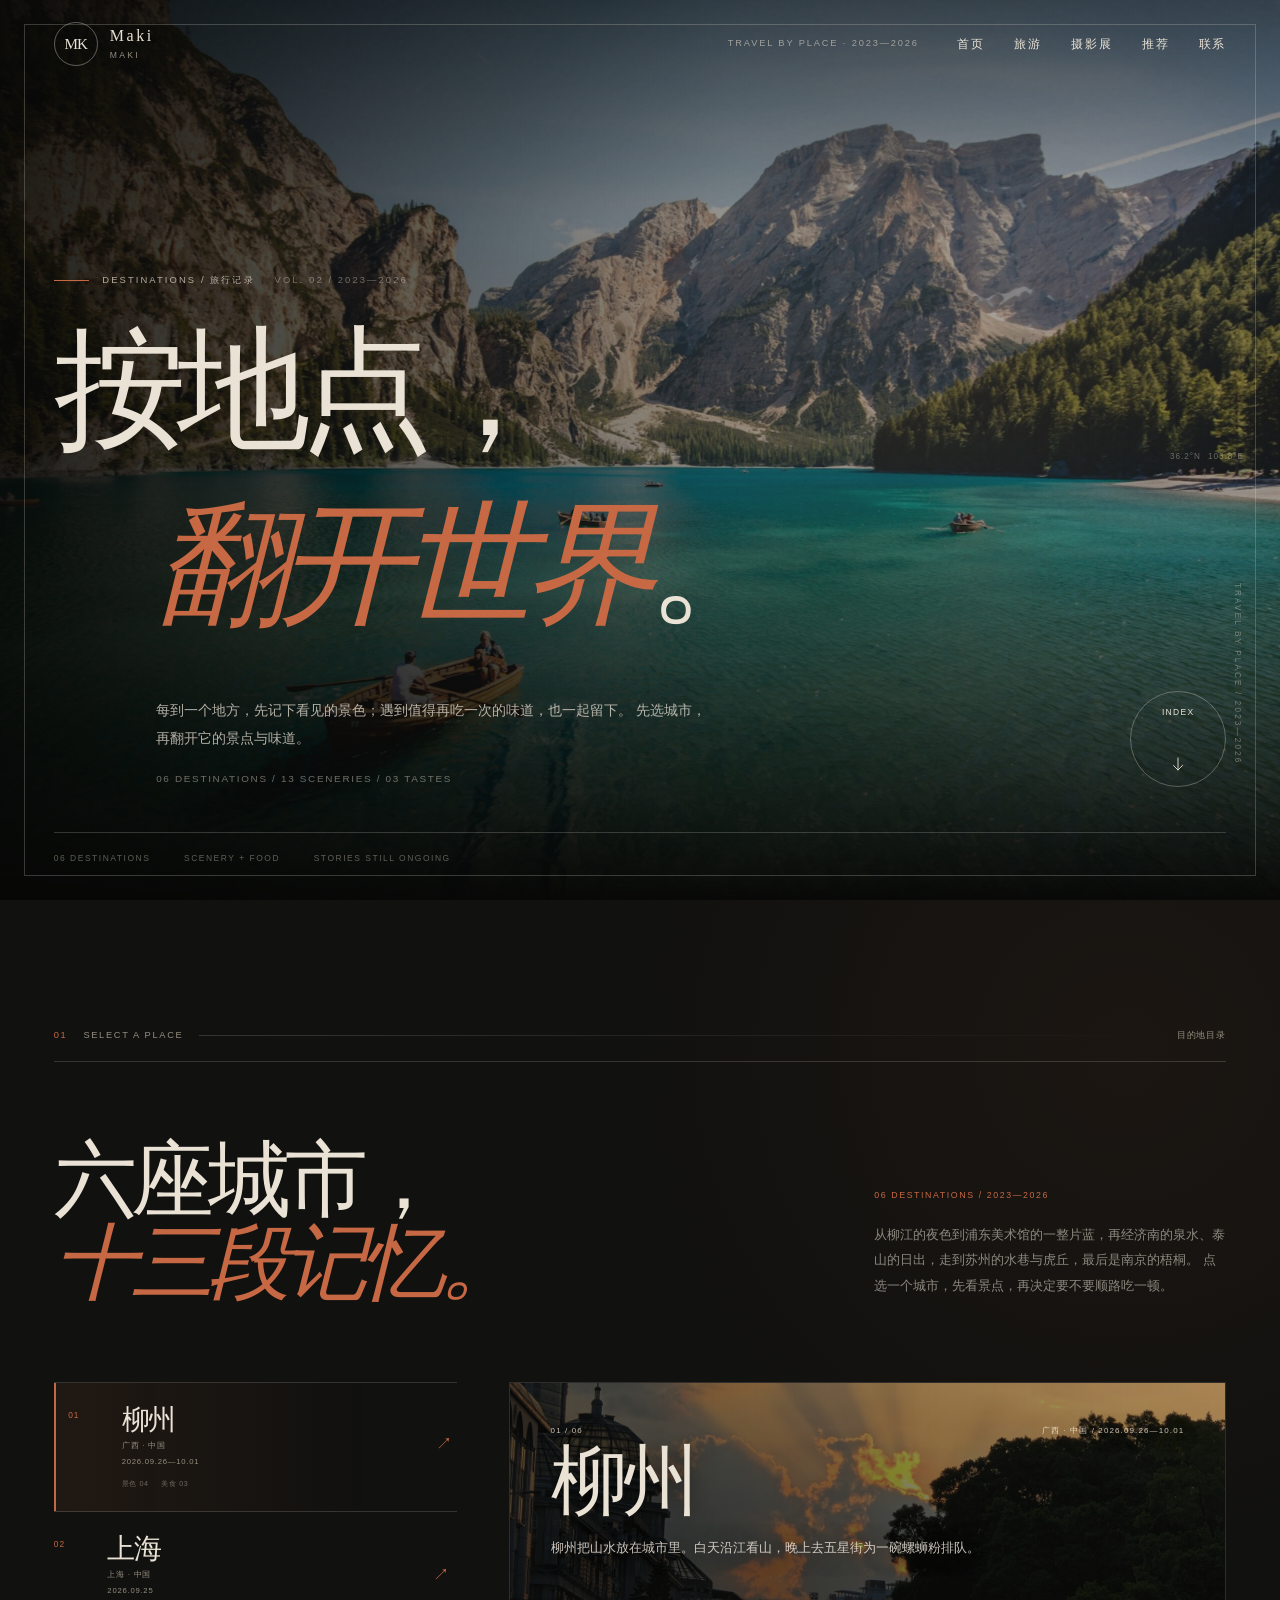
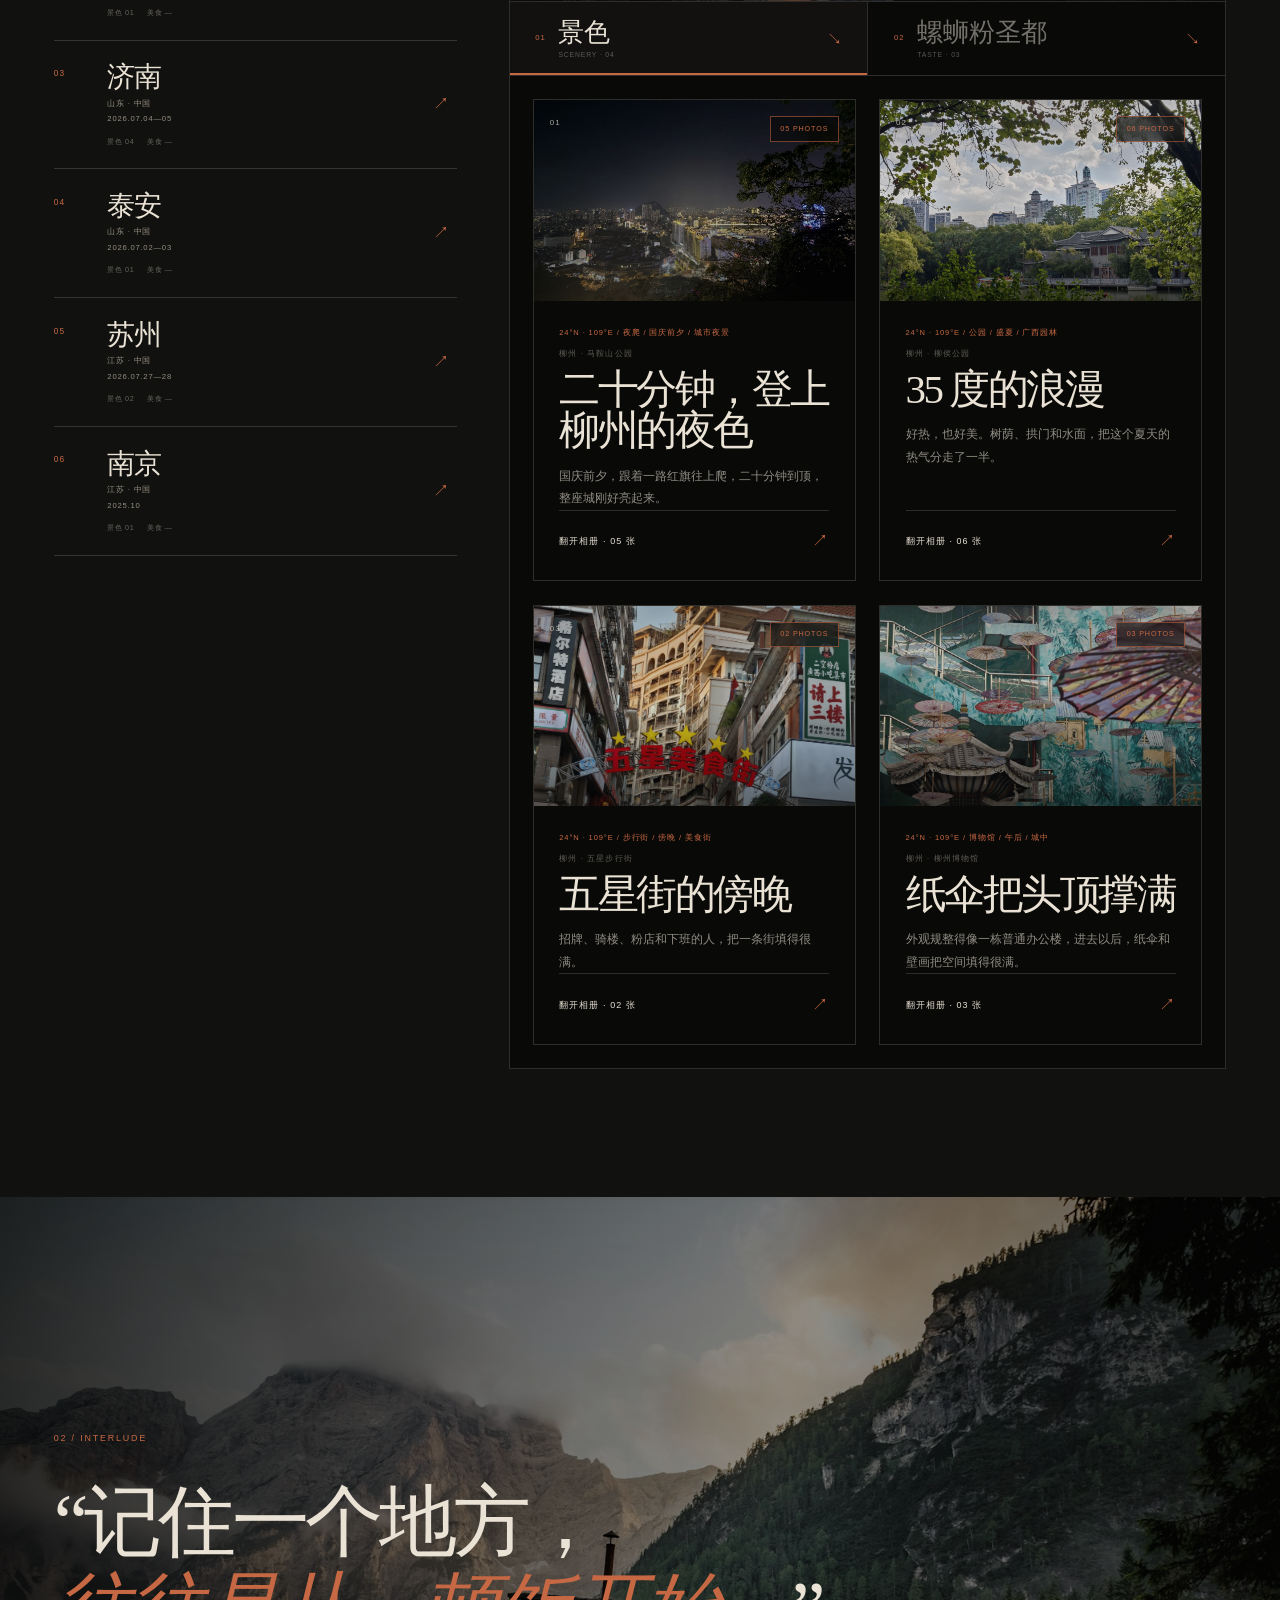
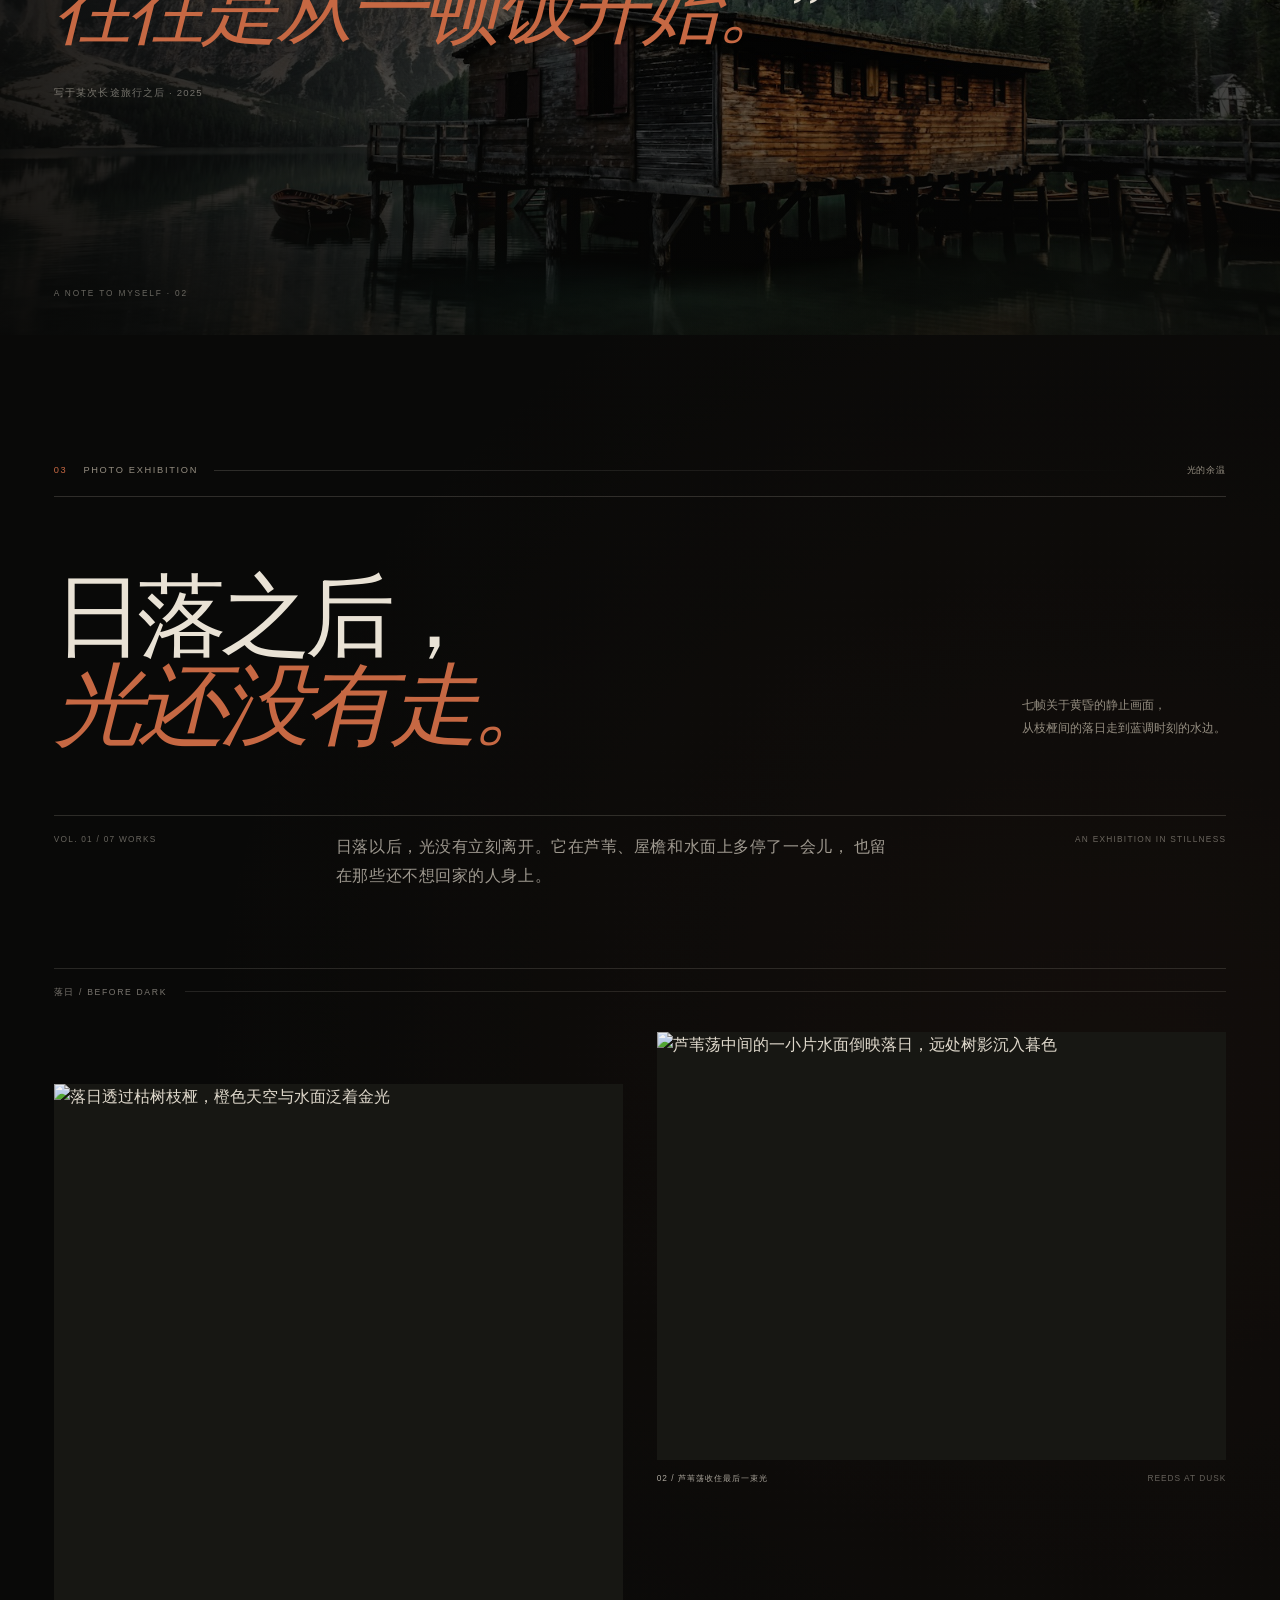
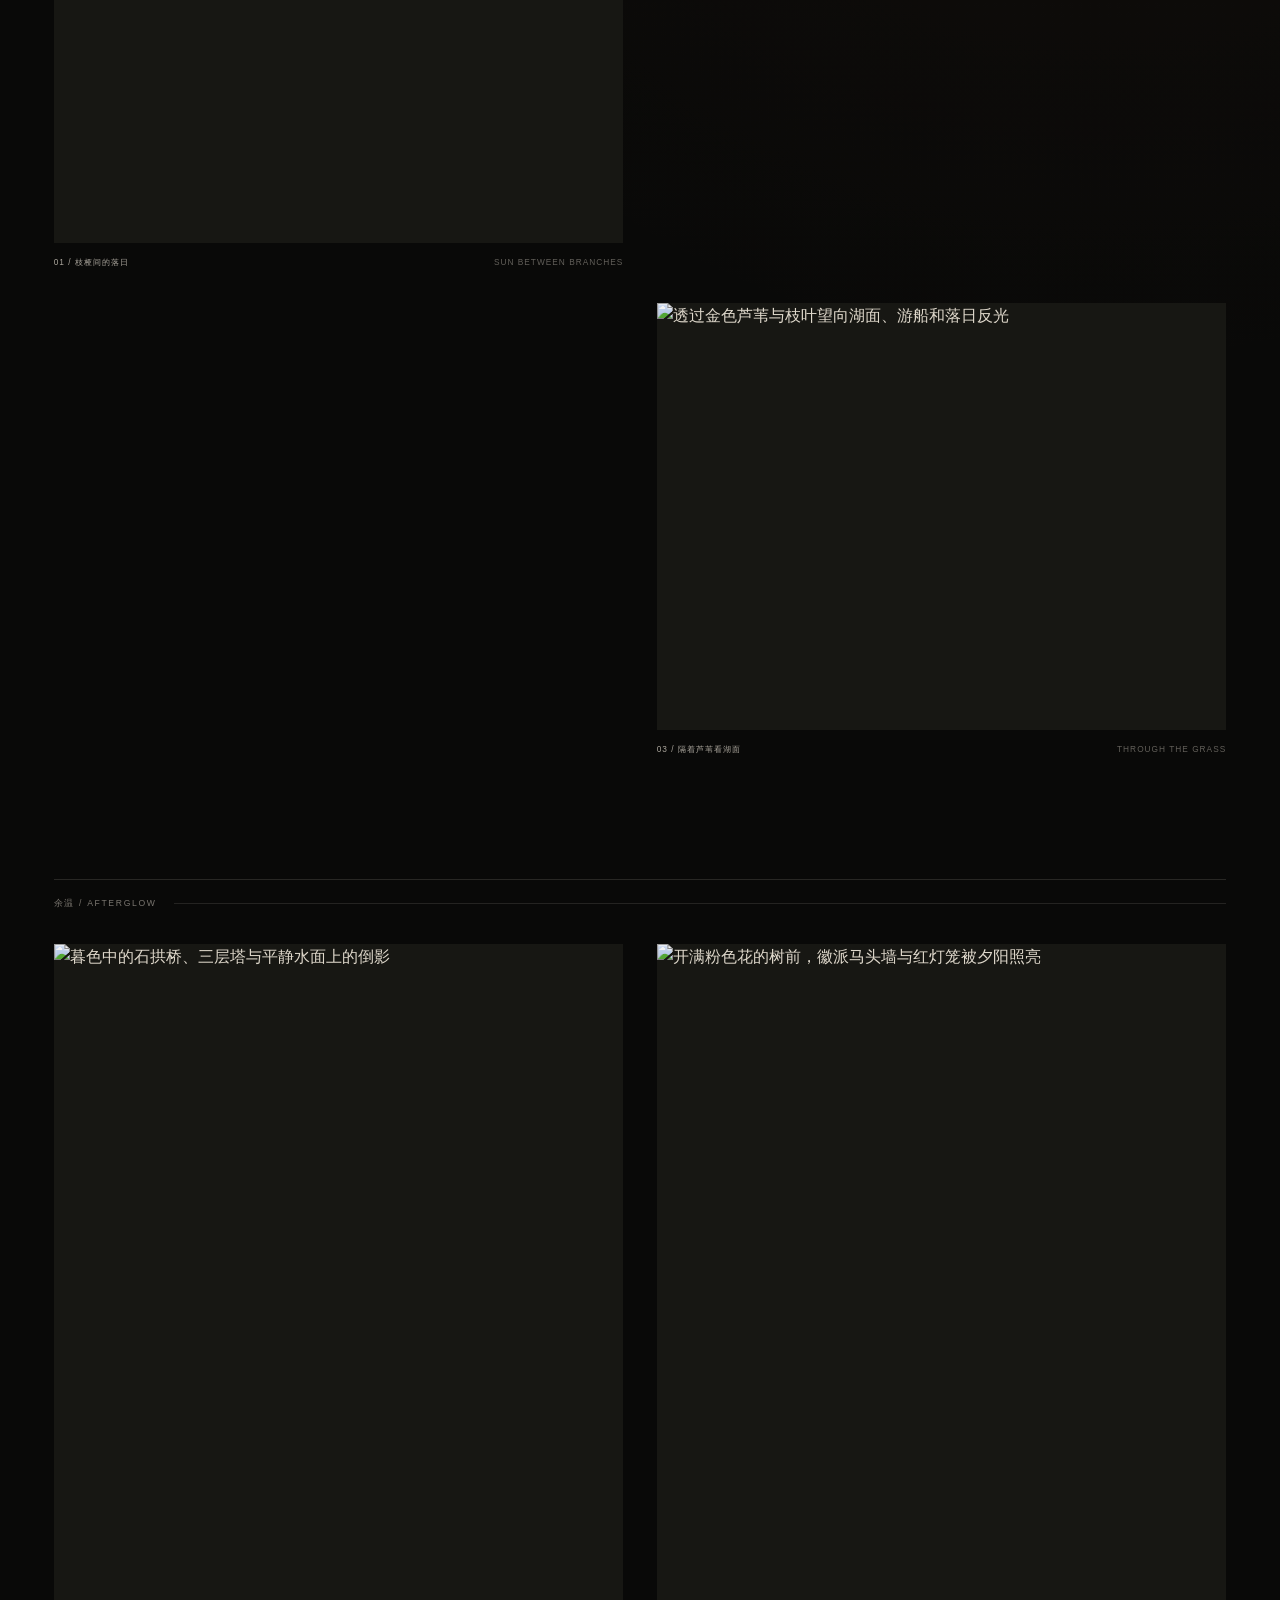
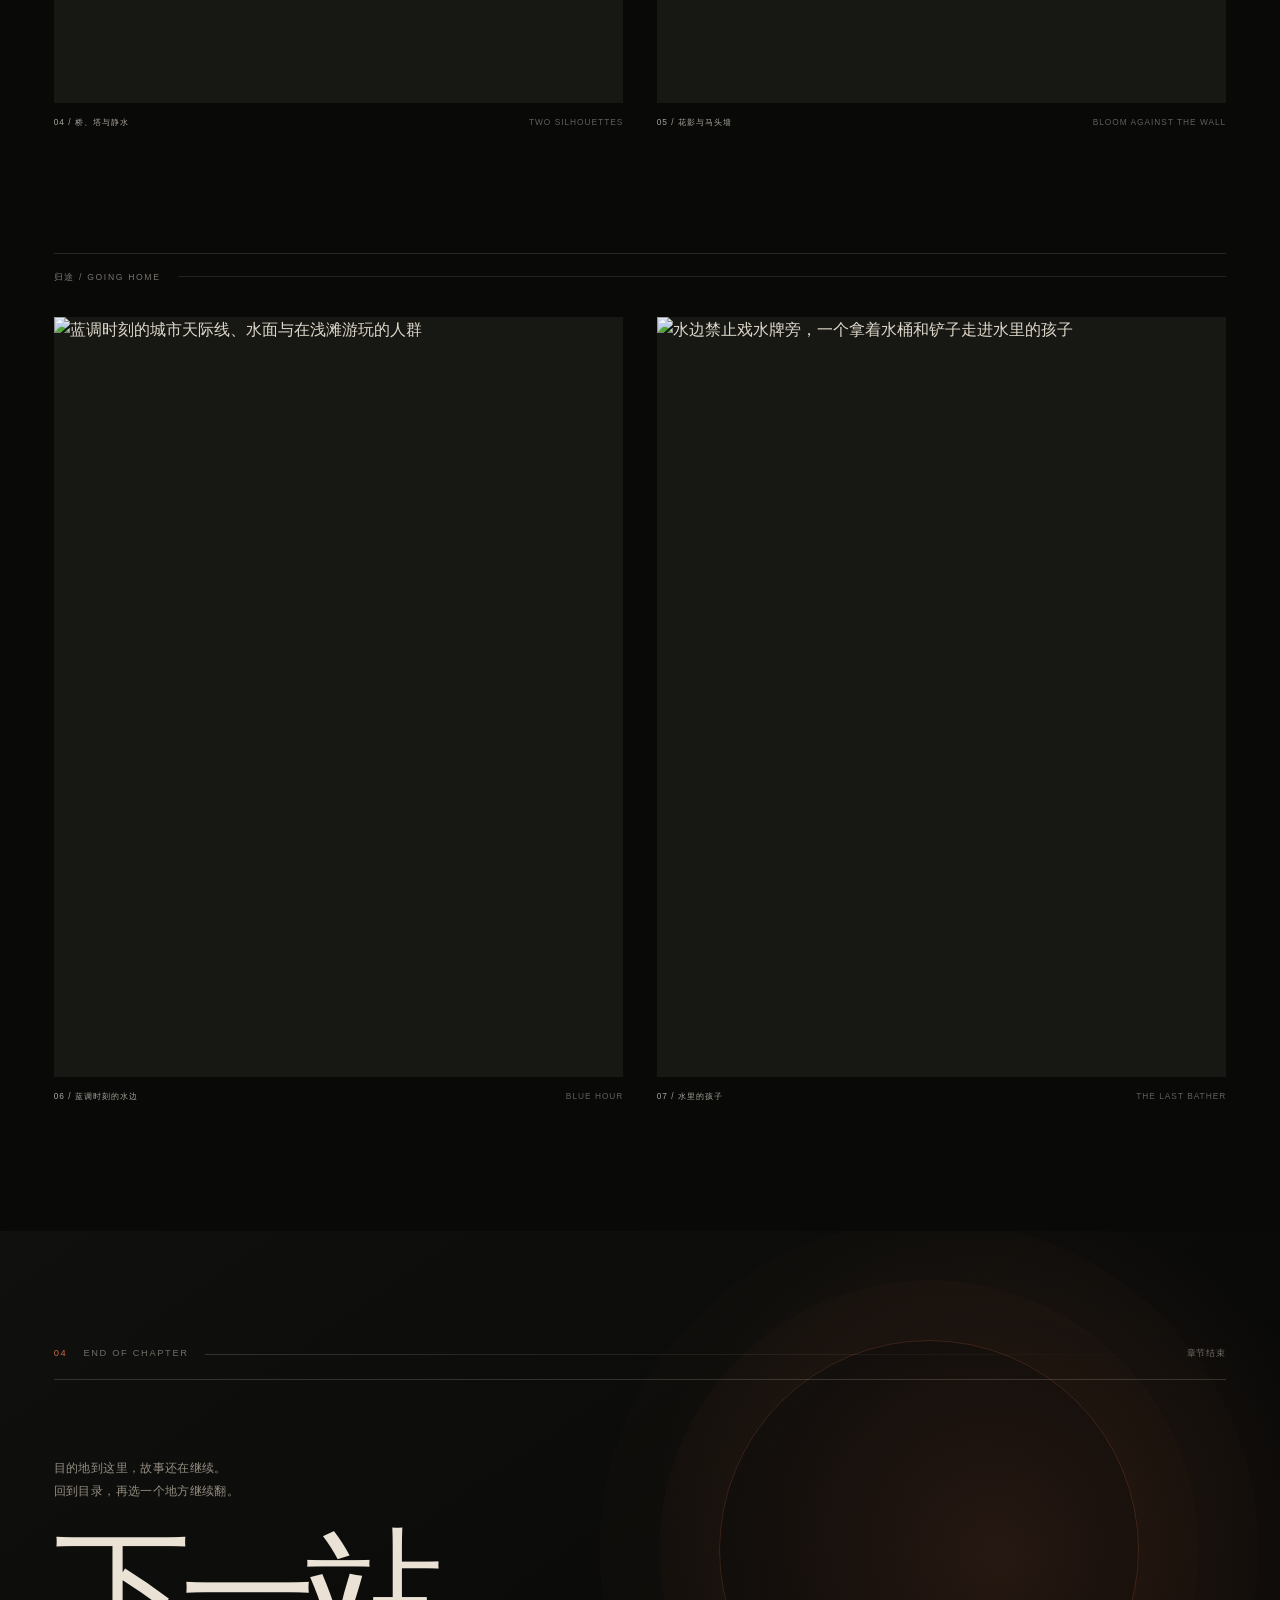
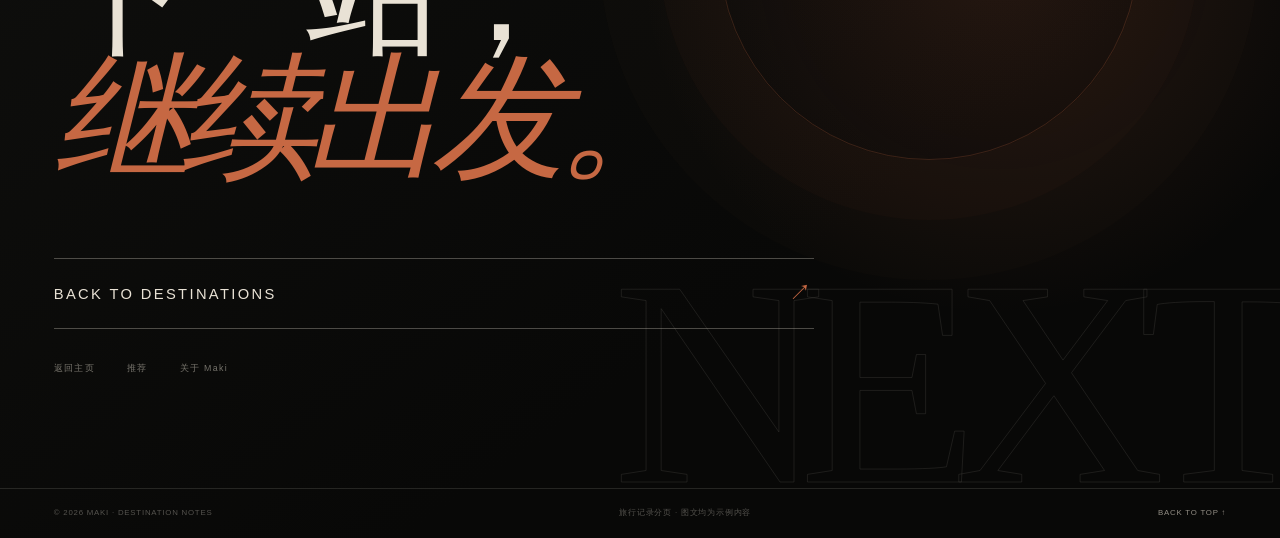
==== commit 12bc6753: "Add files via upload" ====
--- a/travel.html
+++ b/travel.html
@@ -33,6 +33,7 @@
         <nav class="desktop-nav" aria-label="主导航">
           <a href="./index.html">首页</a>
           <a href="./travel.html">旅游</a>
+          <a href="#fragments">摄影展</a>
           <a href="./recommendations.html">推荐</a>
           <a href="./index.html#contact">联系</a>
         </nav>
@@ -55,7 +56,8 @@
       <nav aria-label="移动端导航">
         <a href="./index.html"><span>01</span>返回主页</a>
         <a href="./travel.html"><span>02</span>目的地</a>
-        <a href="./recommendations.html"><span>03</span>推荐</a>
+        <a href="#fragments"><span>03</span>摄影展</a>
+        <a href="./recommendations.html"><span>04</span>推荐</a>
       </nav>
       <div class="mobile-menu__foot">
         <p>按地点出发，<br />把景色和味道一起带走。</p>
@@ -96,7 +98,7 @@
                 每到一个地方，先记下看见的景色；遇到值得再吃一次的味道，也一起留下。
                 先选城市，再翻开它的景点与味道。
               </p>
-              <span class="hero__role" data-travel-stats>04 DESTINATIONS / 11 SCENERIES / 09 TASTES</span>
+              <span class="hero__role" data-travel-stats>06 DESTINATIONS / 13 SCENERIES / 03 TASTES</span>
             </div>
 
             <a class="circle-link" href="#destinations" aria-label="浏览目的地目录">
@@ -108,7 +110,7 @@
           </div>
 
           <div class="hero__foot">
-            <span data-destination-count>04 DESTINATIONS</span>
+            <span data-destination-count>06 DESTINATIONS</span>
             <span>SCENERY + FOOD</span>
             <span>STORIES STILL ONGOING</span>
           </div>
@@ -136,12 +138,12 @@
 
           <div class="destinations__head">
             <h2 id="destinations-title" data-reveal>
-              四个目的地，<br /><em>九种记忆。</em>
+              六座城市，<br /><em>十三段记忆。</em>
             </h2>
             <div class="destinations__intro" data-reveal>
-              <span data-destinations-stats>04 DESTINATIONS / 2023—2026</span>
+              <span data-destinations-stats>06 DESTINATIONS / 2023—2026</span>
               <p>
-                从柳江到泉水，再到苏州的水巷和南京的梧桐。
+                从柳江的夜色到浦东美术馆的一整片蓝，再经济南的泉水、泰山的日出，走到苏州的水巷与虎丘，最后是南京的梧桐。
                 点选一个城市，先看景点，再决定要不要顺路吃一顿。
               </p>
             </div>
@@ -191,19 +193,28 @@
         <div class="container">
           <div class="section-kicker" data-reveal>
             <span class="section-kicker__num">03</span>
-            <span>FRAGMENTS</span>
+            <span>PHOTO EXHIBITION</span>
             <i aria-hidden="true"></i>
-            <span>沿途碎片</span>
+            <span>光的余温</span>
           </div>
 
           <div class="fragments__head">
             <h2 id="fragments-title" data-reveal>
-              把世界装进<br /><em>一些静止的画面。</em>
+              日落之后，<br /><em>光还没有走。</em>
             </h2>
             <p data-reveal>
-              有些风景来不及写成长篇，<br />
-              就先留在取景框里。
+              七帧关于黄昏的静止画面，<br />
+              从枝桠间的落日走到蓝调时刻的水边。
             </p>
+          </div>
+
+          <div class="exhibition-meta" data-reveal>
+            <span>VOL. 01 / 07 WORKS</span>
+            <p>
+              日落以后，光没有立刻离开。它在芦苇、屋檐和水面上多停了一会儿，
+              也留在那些还不想回家的人身上。
+            </p>
+            <span>AN EXHIBITION IN STILLNESS</span>
           </div>
 
           <div class="fragments__grid" data-fragment-grid></div>
--- a/styles.css
+++ b/styles.css
@@ -381,7 +381,7 @@
   height: 100%;
   object-fit: cover;
   object-position: center 54%;
-  filter: brightness(0.62) saturate(0.7) contrast(1.08);
+  filter: brightness(0.8) saturate(0.92) contrast(1.05);
   transform: scale(1.04);
   will-change: transform;
 }
@@ -720,12 +720,12 @@
   width: 100%;
   aspect-ratio: 16 / 8.5;
   object-fit: cover;
-  filter: grayscale(0.15) saturate(0.67) brightness(0.78);
+  filter: grayscale(0) saturate(0.92) brightness(0.88);
   transition: filter 0.8s ease, transform 1s var(--ease);
 }
 
 .about__image-wrap:hover img {
-  filter: grayscale(0) saturate(0.82) brightness(0.86);
+  filter: grayscale(0) saturate(1) brightness(0.96);
   transform: scale(1.025);
 }
 
@@ -898,13 +898,13 @@
   width: 100%;
   height: 100%;
   object-fit: cover;
-  filter: brightness(0.63) saturate(0.65) contrast(1.04);
+  filter: brightness(0.82) saturate(0.86) contrast(1.02);
   transform: scale(1.005);
   transition: transform 1s var(--ease), filter 0.85s ease;
 }
 
 .story-card:hover > img {
-  filter: brightness(0.73) saturate(0.74) contrast(1.02);
+  filter: brightness(0.9) saturate(0.98) contrast(1.01);
   transform: scale(1.035);
 }
 
@@ -1077,7 +1077,7 @@
   height: 100%;
   object-fit: cover;
   object-position: center 48%;
-  filter: brightness(0.45) saturate(0.57) contrast(1.13);
+  filter: brightness(0.62) saturate(0.82) contrast(1.08);
 }
 
 .interlude__veil {
@@ -1151,33 +1151,95 @@
   line-height: 1.9;
 }
 
+.exhibition-meta {
+  display: grid;
+  grid-template-columns: auto minmax(0, 560px) auto;
+  align-items: start;
+  justify-content: space-between;
+  gap: 2rem;
+  margin-top: clamp(2.5rem, 5vw, 4.5rem);
+  padding-top: 1.1rem;
+  border-top: 1px solid rgba(233, 226, 213, 0.16);
+  color: rgba(233, 226, 213, 0.42);
+  font-size: 0.52rem;
+  letter-spacing: 0.15em;
+}
+
+.exhibition-meta p {
+  color: rgba(233, 226, 213, 0.66);
+  font-family: var(--serif);
+  font-size: clamp(0.9rem, 1.25vw, 1.12rem);
+  letter-spacing: 0.035em;
+  line-height: 1.8;
+}
+
+.exhibition-meta span:last-child {
+  text-align: right;
+}
+
 .fragments__grid {
   display: grid;
   grid-template-columns: repeat(12, minmax(0, 1fr));
   gap: clamp(1.2rem, 2.6vw, 2.8rem);
-  margin-top: clamp(4rem, 8vw, 8rem);
+  margin-top: clamp(3.5rem, 6vw, 6rem);
 }
 
 .fragment {
   position: relative;
+  cursor: zoom-in;
+}
+
+.fragment-chapter {
+  display: flex;
+  grid-column: 1 / -1;
+  align-items: center;
+  gap: 1.1rem;
+  margin-top: clamp(3.5rem, 7vw, 7rem);
+  padding-top: 1rem;
+  border-top: 1px solid rgba(233, 226, 213, 0.14);
+  color: rgba(233, 226, 213, 0.5);
+  font-size: 0.54rem;
+  letter-spacing: 0.19em;
+  text-transform: uppercase;
+}
+
+.fragment-chapter:first-child {
+  margin-top: 0;
+}
+
+.fragment-chapter i {
+  flex: 1;
+  height: 1px;
+  background: rgba(233, 226, 213, 0.12);
+}
+
+.fragment:focus-visible {
+  outline: 1px solid var(--accent);
+  outline-offset: 0.45rem;
 }
 
 .fragment__image {
   overflow: hidden;
   background: var(--ink-raised);
+}
+
+.fragment__image picture {
+  display: block;
+  width: 100%;
+  height: 100%;
 }
 
 .fragment__image img {
   width: 100%;
   height: 100%;
   object-fit: cover;
-  filter: saturate(0.7) brightness(0.77) contrast(1.04);
+  filter: saturate(1.02) brightness(0.95) contrast(1.01);
   transition: transform 1.1s var(--ease), filter 0.8s ease;
 }
 
 .fragment:hover .fragment__image img {
-  filter: saturate(0.84) brightness(0.88) contrast(1.02);
-  transform: scale(1.03);
+  filter: saturate(1.06) brightness(1) contrast(1.02);
+  transform: scale(1.025);
 }
 
 .fragment figcaption {
@@ -1185,7 +1247,7 @@
   justify-content: space-between;
   gap: 1rem;
   margin-top: 0.8rem;
-  color: rgba(233, 226, 213, 0.43);
+  color: rgba(233, 226, 213, 0.4);
   font-size: 0.52rem;
   letter-spacing: 0.12em;
 }
@@ -1194,30 +1256,43 @@
   color: rgba(233, 226, 213, 0.72);
 }
 
-.fragment--one {
-  grid-column: 1 / 8;
-}
-
-.fragment--one .fragment__image {
-  aspect-ratio: 16 / 10;
-}
-
-.fragment--two {
-  grid-column: 9 / 13;
-  margin-top: 10rem;
-}
-
-.fragment--two .fragment__image {
-  aspect-ratio: 3 / 4.2;
-}
-
-.fragment--three {
-  grid-column: 3 / 8;
-  margin-top: -1.5rem;
-}
-
-.fragment--three .fragment__image {
+.fragment figcaption span:last-child {
+  text-align: right;
+}
+
+.fragment--lead {
+  grid-column: 1 / 7;
+  margin-top: clamp(2rem, 4vw, 4.5rem);
+}
+
+.fragment--lead .fragment__image {
+  aspect-ratio: 3 / 4;
+}
+
+.fragment--stack-a {
+  grid-column: 7 / 13;
+}
+
+.fragment--stack-b {
+  grid-column: 7 / 13;
+}
+
+.fragment--stack-a .fragment__image,
+.fragment--stack-b .fragment__image {
   aspect-ratio: 4 / 3;
+}
+
+.fragment--pair {
+  grid-column: span 6;
+}
+
+.fragment--pair .fragment__image {
+  aspect-ratio: 3 / 4;
+}
+
+.story-dialog.is-photo .story-dialog__image {
+  object-fit: contain;
+  background: #090908;
 }
 
 .contact {
@@ -1407,7 +1482,7 @@
   height: 100%;
   object-fit: cover;
   opacity: 0;
-  filter: brightness(0.72) saturate(0.72);
+  filter: brightness(0.96) saturate(1.02) contrast(1.01);
   backface-visibility: hidden;
   pointer-events: none;
   transform: translateZ(0);
@@ -1521,7 +1596,7 @@
   width: 100%;
   height: 100%;
   object-fit: cover;
-  filter: brightness(0.8) saturate(0.65);
+  filter: brightness(0.9) saturate(0.9);
 }
 
 .story-dialog__thumb span {
@@ -1545,7 +1620,7 @@
 }
 
 .story-dialog__thumb.is-active img {
-  filter: brightness(0.95) saturate(0.85);
+  filter: brightness(1) saturate(1);
 }
 
 .story-dialog__nav[hidden],
@@ -1712,7 +1787,7 @@
   height: 100%;
   object-fit: cover;
   object-position: center 52%;
-  filter: brightness(0.57) saturate(0.64) contrast(1.1);
+  filter: brightness(0.72) saturate(0.88) contrast(1.07);
   transform: scale(1.04);
   will-change: transform;
 }
@@ -2044,7 +2119,7 @@
   width: 100%;
   height: 100%;
   object-fit: cover;
-  filter: brightness(0.67) saturate(0.66) contrast(1.05);
+  filter: brightness(0.82) saturate(0.92) contrast(1.03);
   transition: opacity 0.25s ease, transform 0.9s var(--ease);
 }
 
@@ -2093,12 +2168,12 @@
   aspect-ratio: 4 / 5;
   object-fit: cover;
   object-position: center;
-  filter: grayscale(0.18) saturate(0.62) brightness(0.72);
+  filter: grayscale(0.08) saturate(0.9) brightness(0.84);
   transition: filter 0.8s ease, transform 1s var(--ease);
 }
 
 .profile-portrait:hover img {
-  filter: grayscale(0) saturate(0.75) brightness(0.82);
+  filter: grayscale(0) saturate(1) brightness(0.94);
   transform: scale(1.025);
 }
 
@@ -2218,12 +2293,12 @@
   width: 100%;
   height: 100%;
   object-fit: cover;
-  filter: saturate(0.68) brightness(0.77) contrast(1.04);
+  filter: saturate(0.95) brightness(0.88) contrast(1.02);
   transition: filter 0.8s ease, transform 1.05s var(--ease);
 }
 
 .home-frame:hover img {
-  filter: saturate(0.82) brightness(0.87) contrast(1.02);
+  filter: saturate(1.04) brightness(0.95) contrast(1.01);
   transform: scale(1.035);
 }
 
@@ -2486,7 +2561,7 @@
   width: 100%;
   aspect-ratio: 4 / 3;
   object-fit: cover;
-  filter: saturate(0.7) brightness(0.76) contrast(1.04);
+  filter: saturate(0.95) brightness(0.88) contrast(1.02);
   transition: filter 0.8s ease, transform 1.05s var(--ease);
 }
 
@@ -2495,7 +2570,7 @@
 }
 
 .food-card:hover .food-card__image img {
-  filter: saturate(0.84) brightness(0.87) contrast(1.02);
+  filter: saturate(1.02) brightness(0.95) contrast(1.01);
   transform: scale(1.035);
 }
 
@@ -2949,7 +3024,7 @@
   inset: -14px;
   z-index: -2;
   background: var(--place-hero-image) center 44% / cover no-repeat;
-  filter: saturate(1.02) contrast(1.02) brightness(0.9);
+  filter: saturate(1.04) contrast(1.02) brightness(0.96);
 }
 
 .place-detail__card--media .place-detail__head::after {
@@ -3337,13 +3412,13 @@
   width: 100%;
   height: 100%;
   object-fit: cover;
-  filter: brightness(0.7) saturate(0.62) contrast(1.04);
+  filter: brightness(0.82) saturate(0.88) contrast(1.02);
   transform: scale(1.005);
   transition: transform 1s var(--ease), filter 0.8s ease;
 }
 
 .scenery-card:hover > img {
-  filter: brightness(0.78) saturate(0.72) contrast(1.02);
+  filter: brightness(0.9) saturate(0.96) contrast(1.01);
   transform: scale(1.035);
 }
 
@@ -3503,12 +3578,12 @@
   width: 100%;
   height: 100%;
   object-fit: cover;
-  filter: brightness(0.72) saturate(0.66) contrast(1.04);
+  filter: brightness(0.85) saturate(0.9) contrast(1.02);
   transition: transform 0.9s var(--ease), filter 0.7s ease;
 }
 
 .spot-card:hover .spot-card__image img {
-  filter: brightness(0.82) saturate(0.78) contrast(1.02);
+  filter: brightness(0.93) saturate(0.98) contrast(1.01);
   transform: scale(1.035);
 }
 
@@ -3655,20 +3730,20 @@
   border-bottom: 1px solid var(--line);
 }
 
-.place-taste--gallery {
+.place-taste--interactive {
   cursor: pointer;
   transition:
     border-color 0.3s ease,
     background-color 0.3s ease;
 }
 
-.place-food--detail .place-taste--gallery:hover,
-.place-food--detail .place-taste--gallery:focus-visible {
+.place-food--detail .place-taste--interactive:hover,
+.place-food--detail .place-taste--interactive:focus-visible {
   border-color: rgba(233, 226, 213, 0.32);
   background: rgba(233, 226, 213, 0.025);
 }
 
-.place-taste--gallery:focus-visible {
+.place-taste--interactive:focus-visible {
   outline: 2px solid var(--accent);
   outline-offset: 3px;
 }
@@ -3688,12 +3763,12 @@
   width: 100%;
   aspect-ratio: 4 / 3;
   object-fit: cover;
-  filter: saturate(0.7) brightness(0.8) contrast(1.03);
+  filter: saturate(0.92) brightness(0.9) contrast(1.02);
   transition: transform 0.8s var(--ease), filter 0.6s ease;
 }
 
 .place-taste:hover .place-taste__image img {
-  filter: saturate(0.85) brightness(0.9);
+  filter: saturate(1) brightness(0.98);
   transform: scale(1.04);
 }
 
@@ -3778,7 +3853,7 @@
   transition: transform 0.3s ease;
 }
 
-.place-taste--gallery:hover .place-taste__open span:last-child {
+.place-taste--interactive:hover .place-taste__open span:last-child {
   transform: translate(3px, -3px);
 }
 
@@ -4075,6 +4150,39 @@
 
   .fragments__head > p {
     justify-self: start;
+  }
+
+  .exhibition-meta {
+    grid-template-columns: 1fr;
+    gap: 0.8rem;
+  }
+
+  .exhibition-meta span:last-child {
+    text-align: left;
+  }
+
+  .fragments__grid {
+    grid-template-columns: repeat(2, minmax(0, 1fr));
+  }
+
+  .fragment--lead {
+    grid-column: 1 / 2;
+    grid-row: 1 / span 2;
+    margin-top: 0;
+  }
+
+  .fragment--stack-a {
+    grid-column: 2 / 3;
+    grid-row: 1;
+  }
+
+  .fragment--stack-b {
+    grid-column: 2 / 3;
+    grid-row: 2;
+  }
+
+  .fragment--pair {
+    grid-column: span 1;
   }
 
   .about__figure {
@@ -4696,6 +4804,11 @@
     font-size: 1.25rem;
   }
 
+  .place-tab--long .place-tab__label {
+    font-size: 1.12rem;
+    white-space: nowrap;
+  }
+
   .place-tab__label small {
     font-size: 0.39rem;
   }
@@ -4923,15 +5036,10 @@
     grid-template-columns: 32px minmax(0, 1fr);
   }
 
-  .fragment--two {
-    width: 72%;
+  .fragment {
+    width: 100%;
     margin-top: 0;
-    margin-left: auto;
-  }
-
-  .fragment--three {
-    width: 86%;
-    margin-top: 0;
+    margin-left: 0;
   }
 
   .contact {
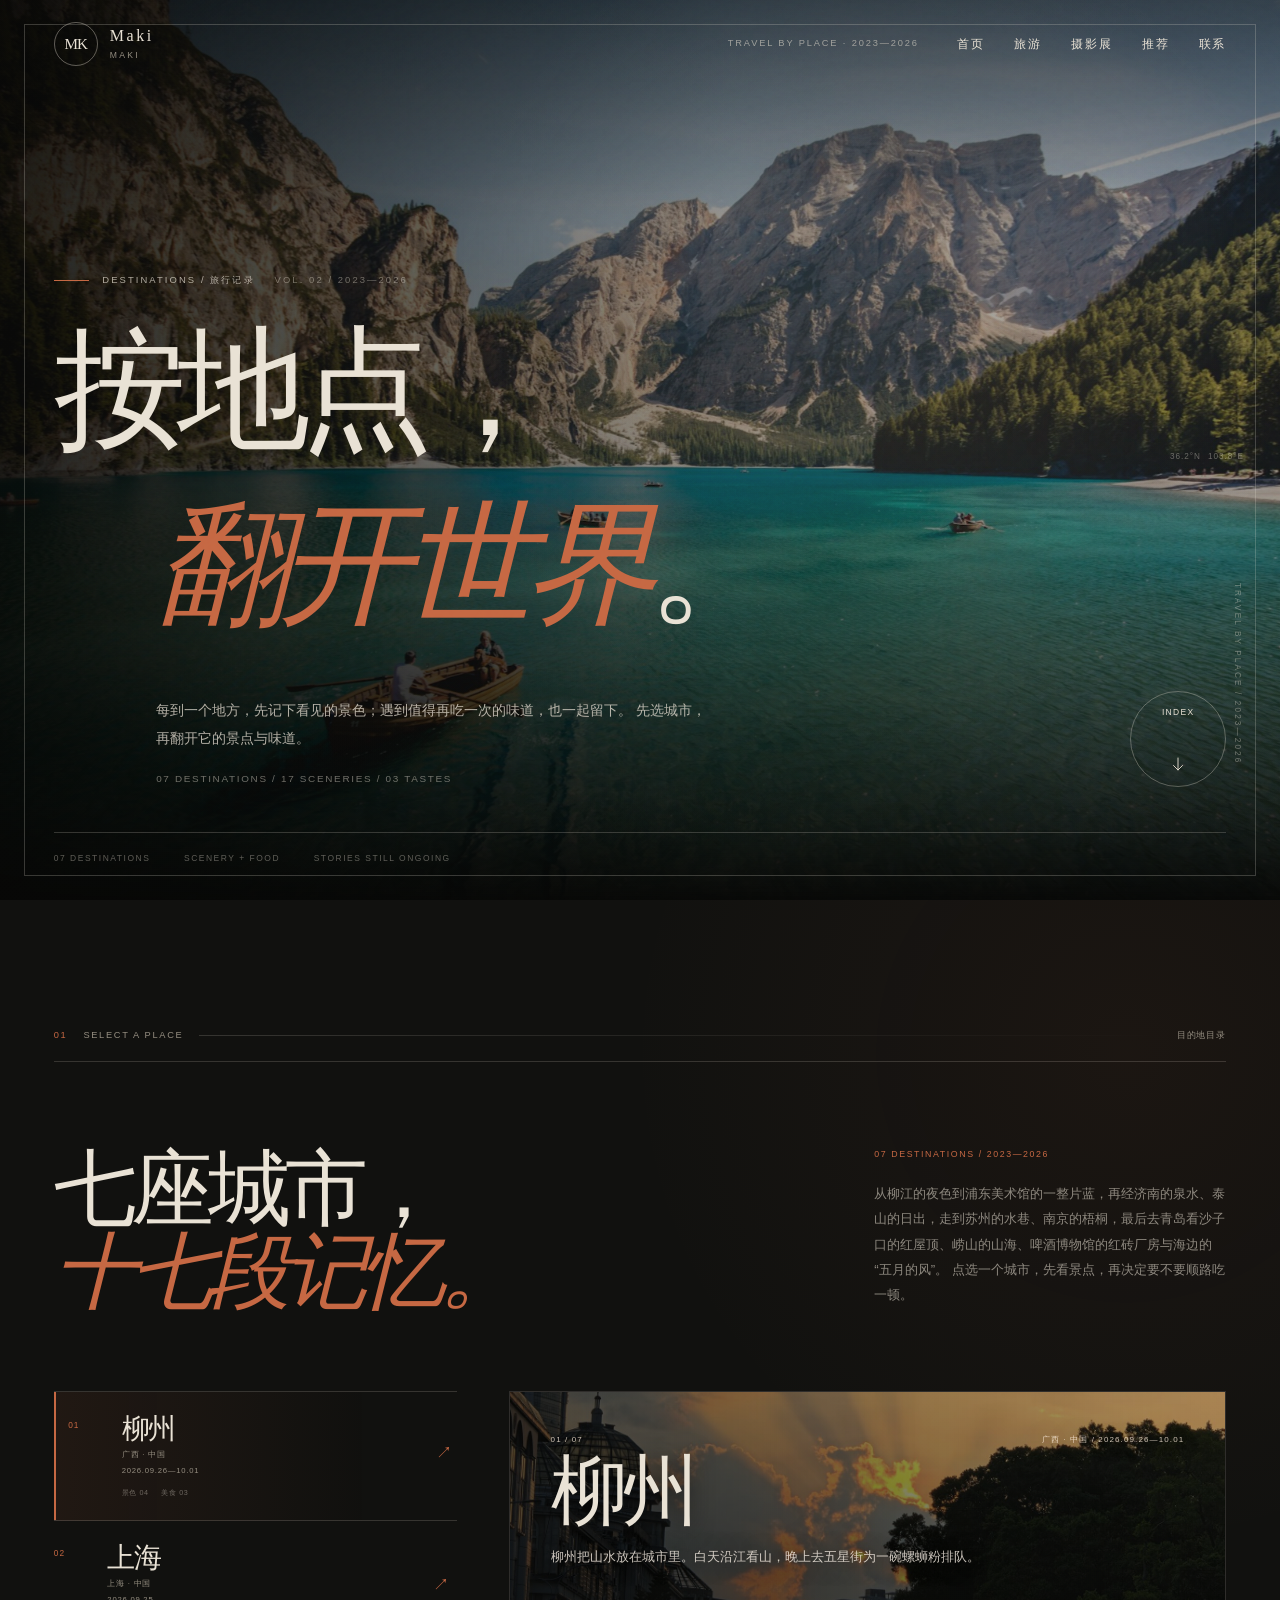
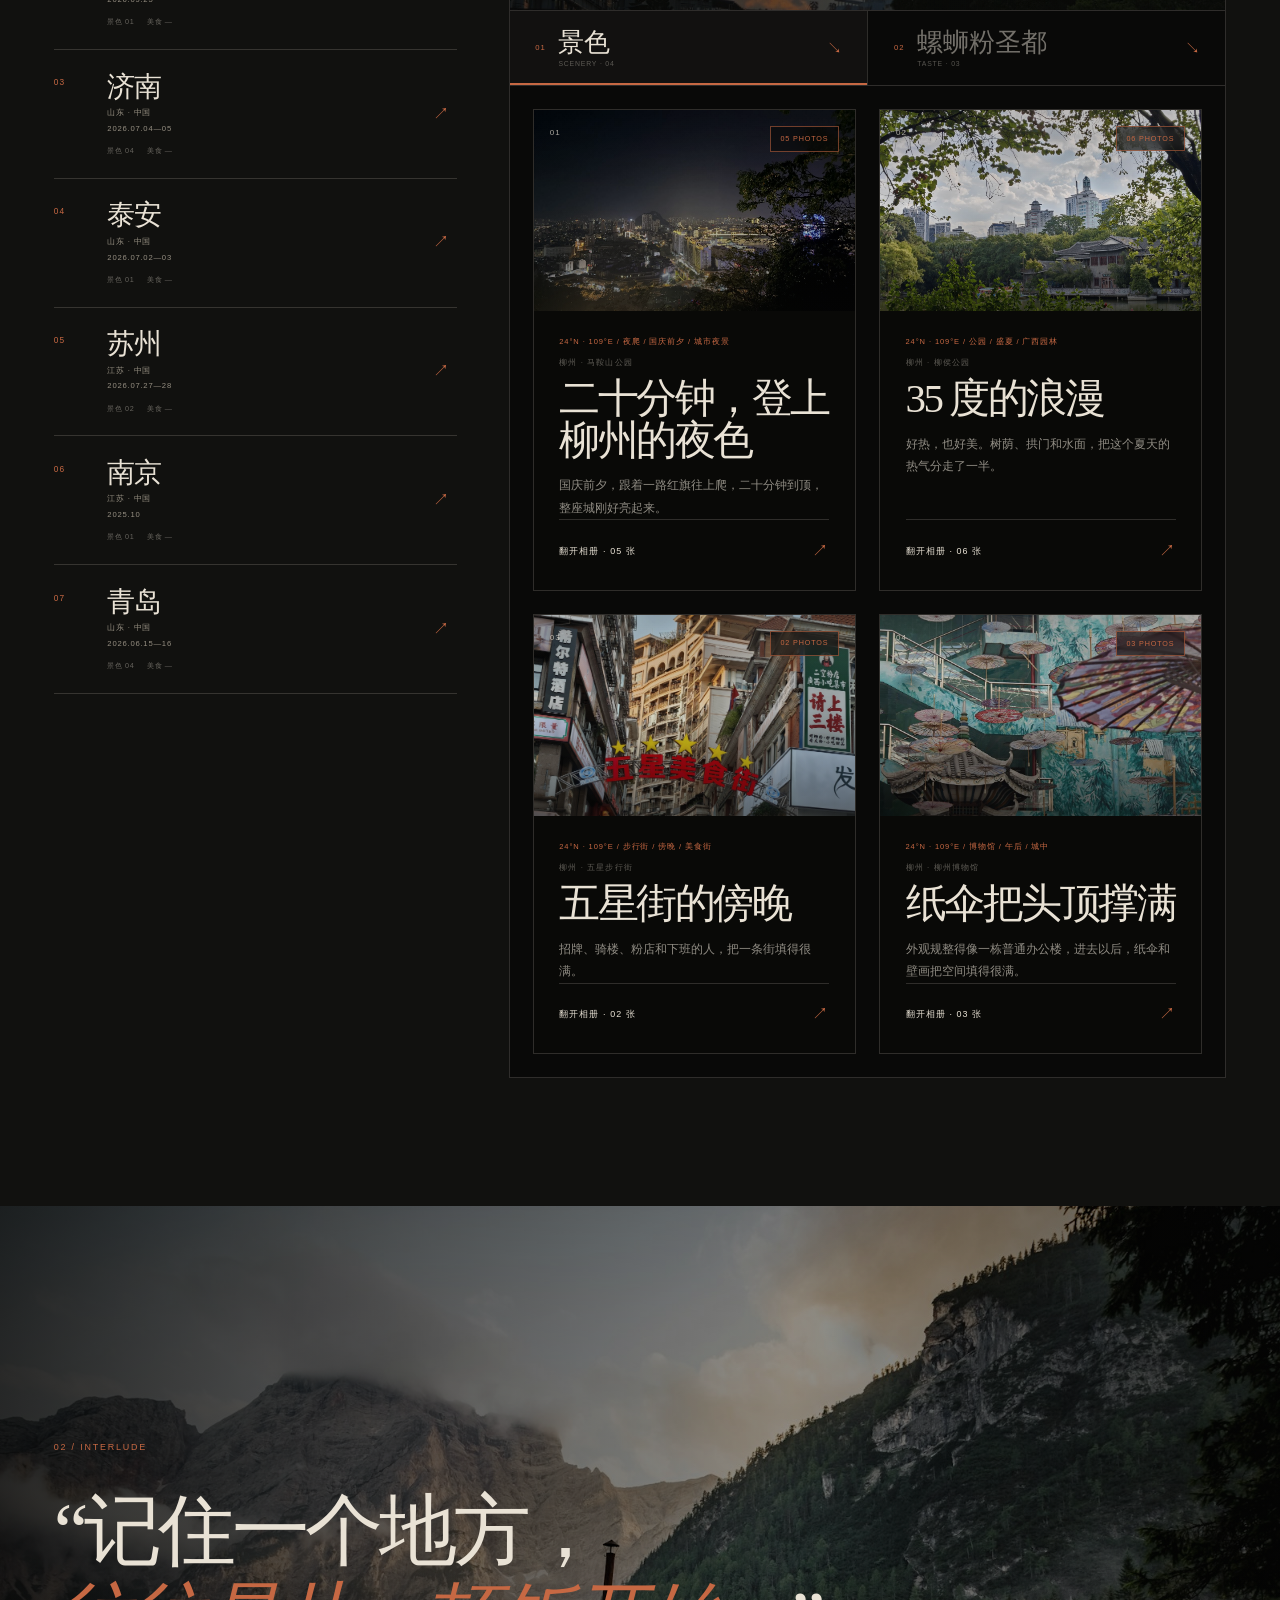
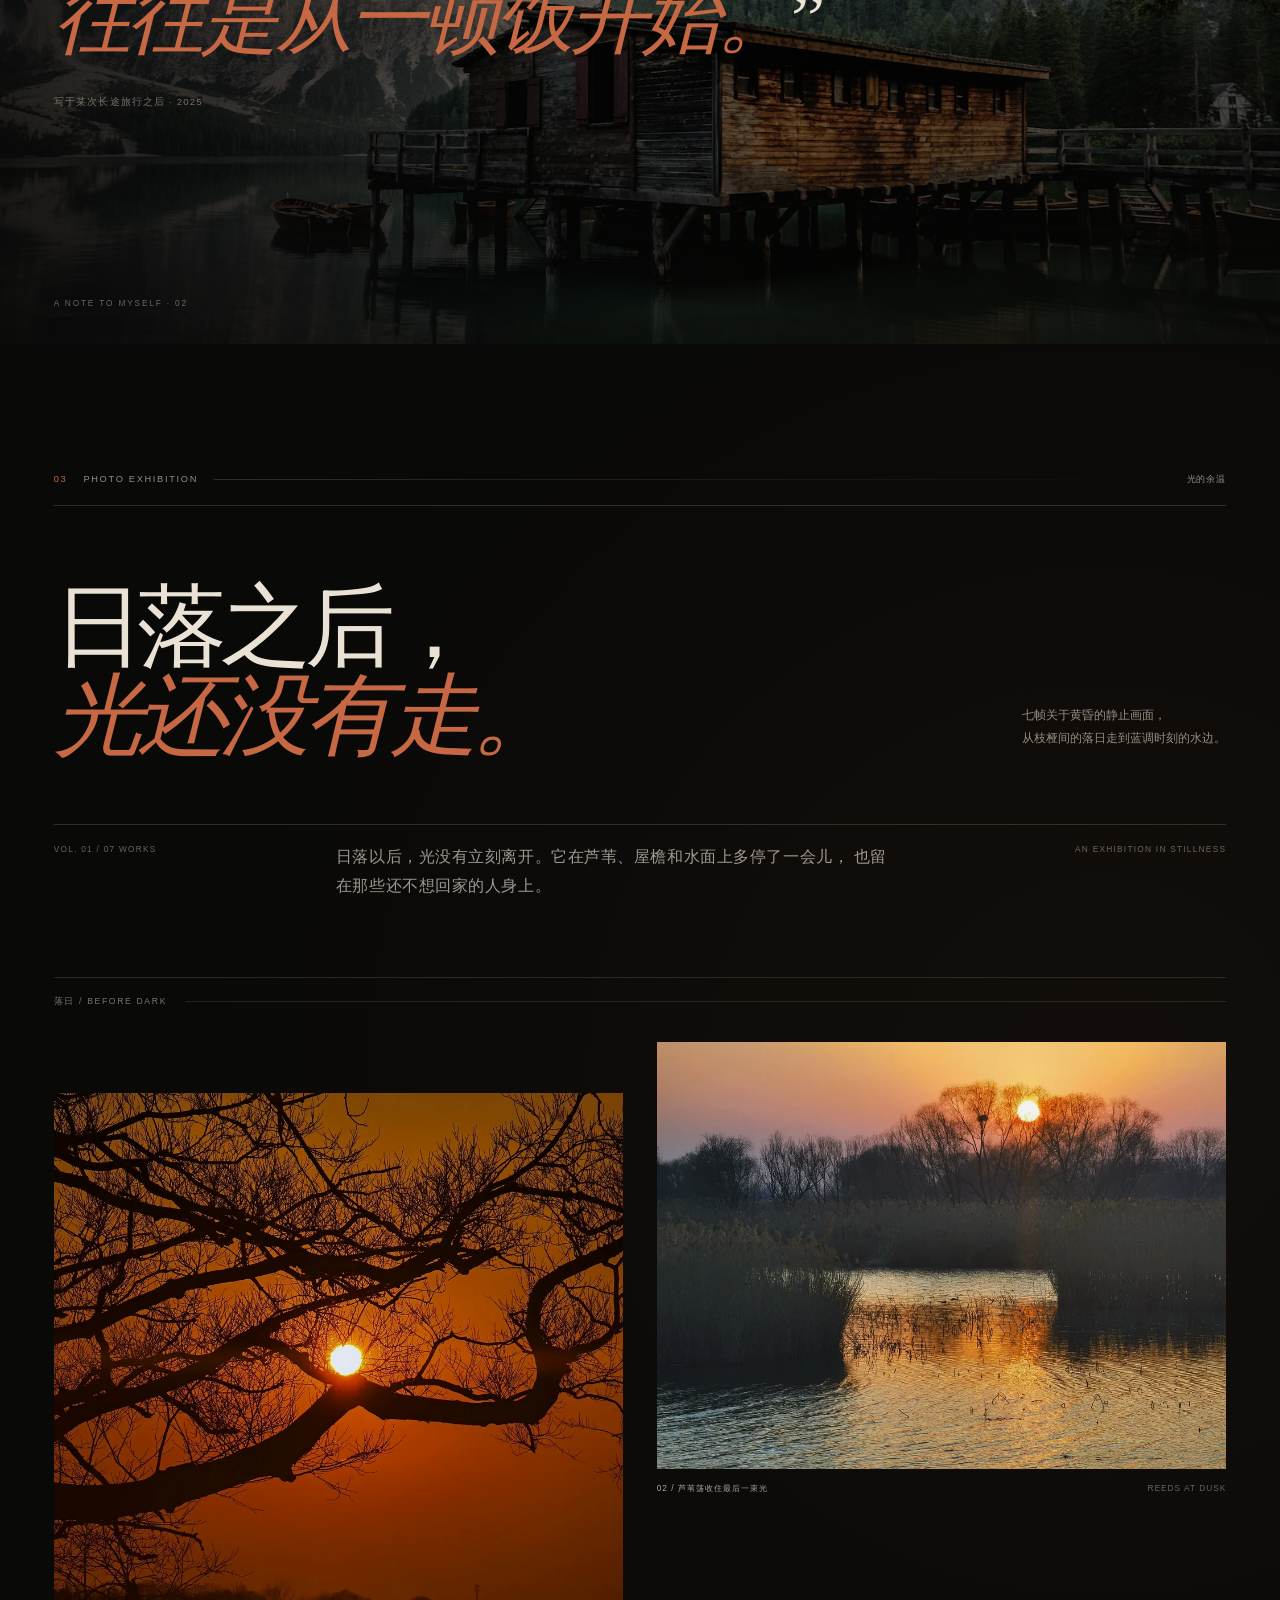
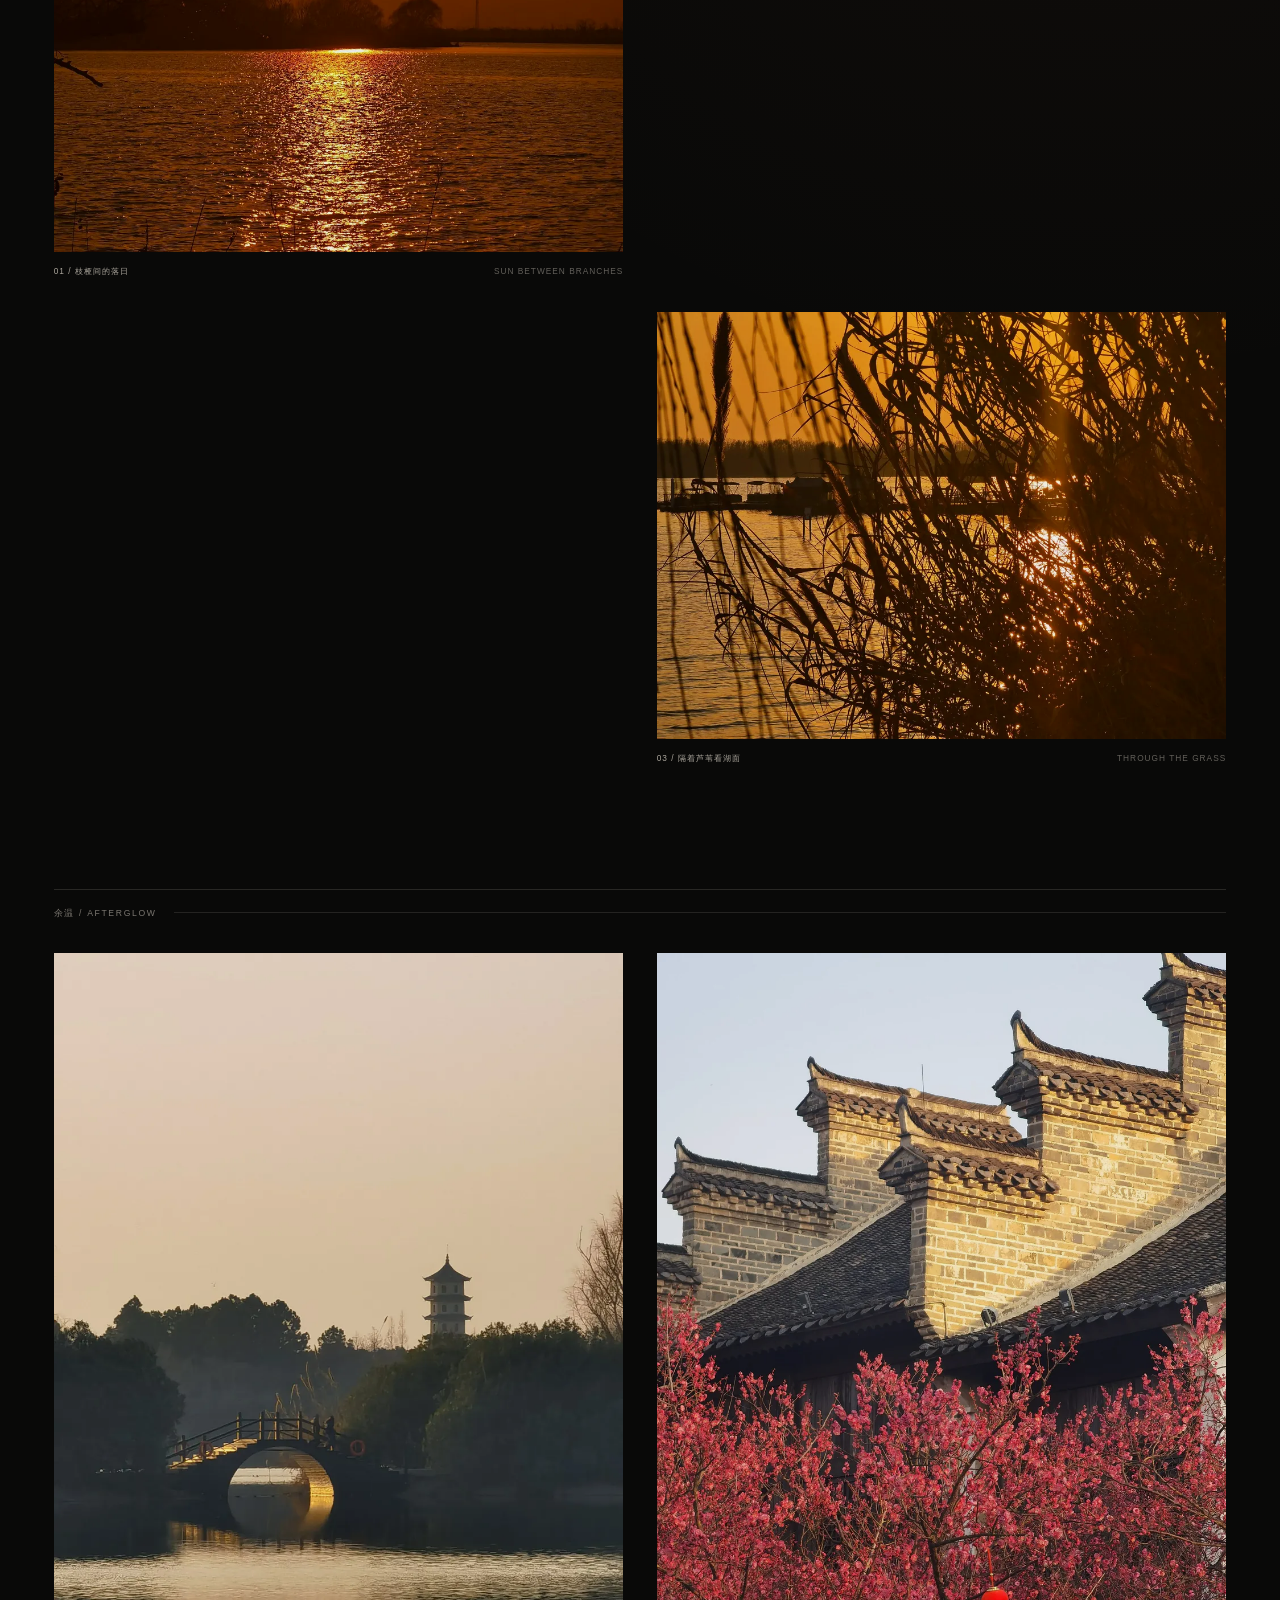
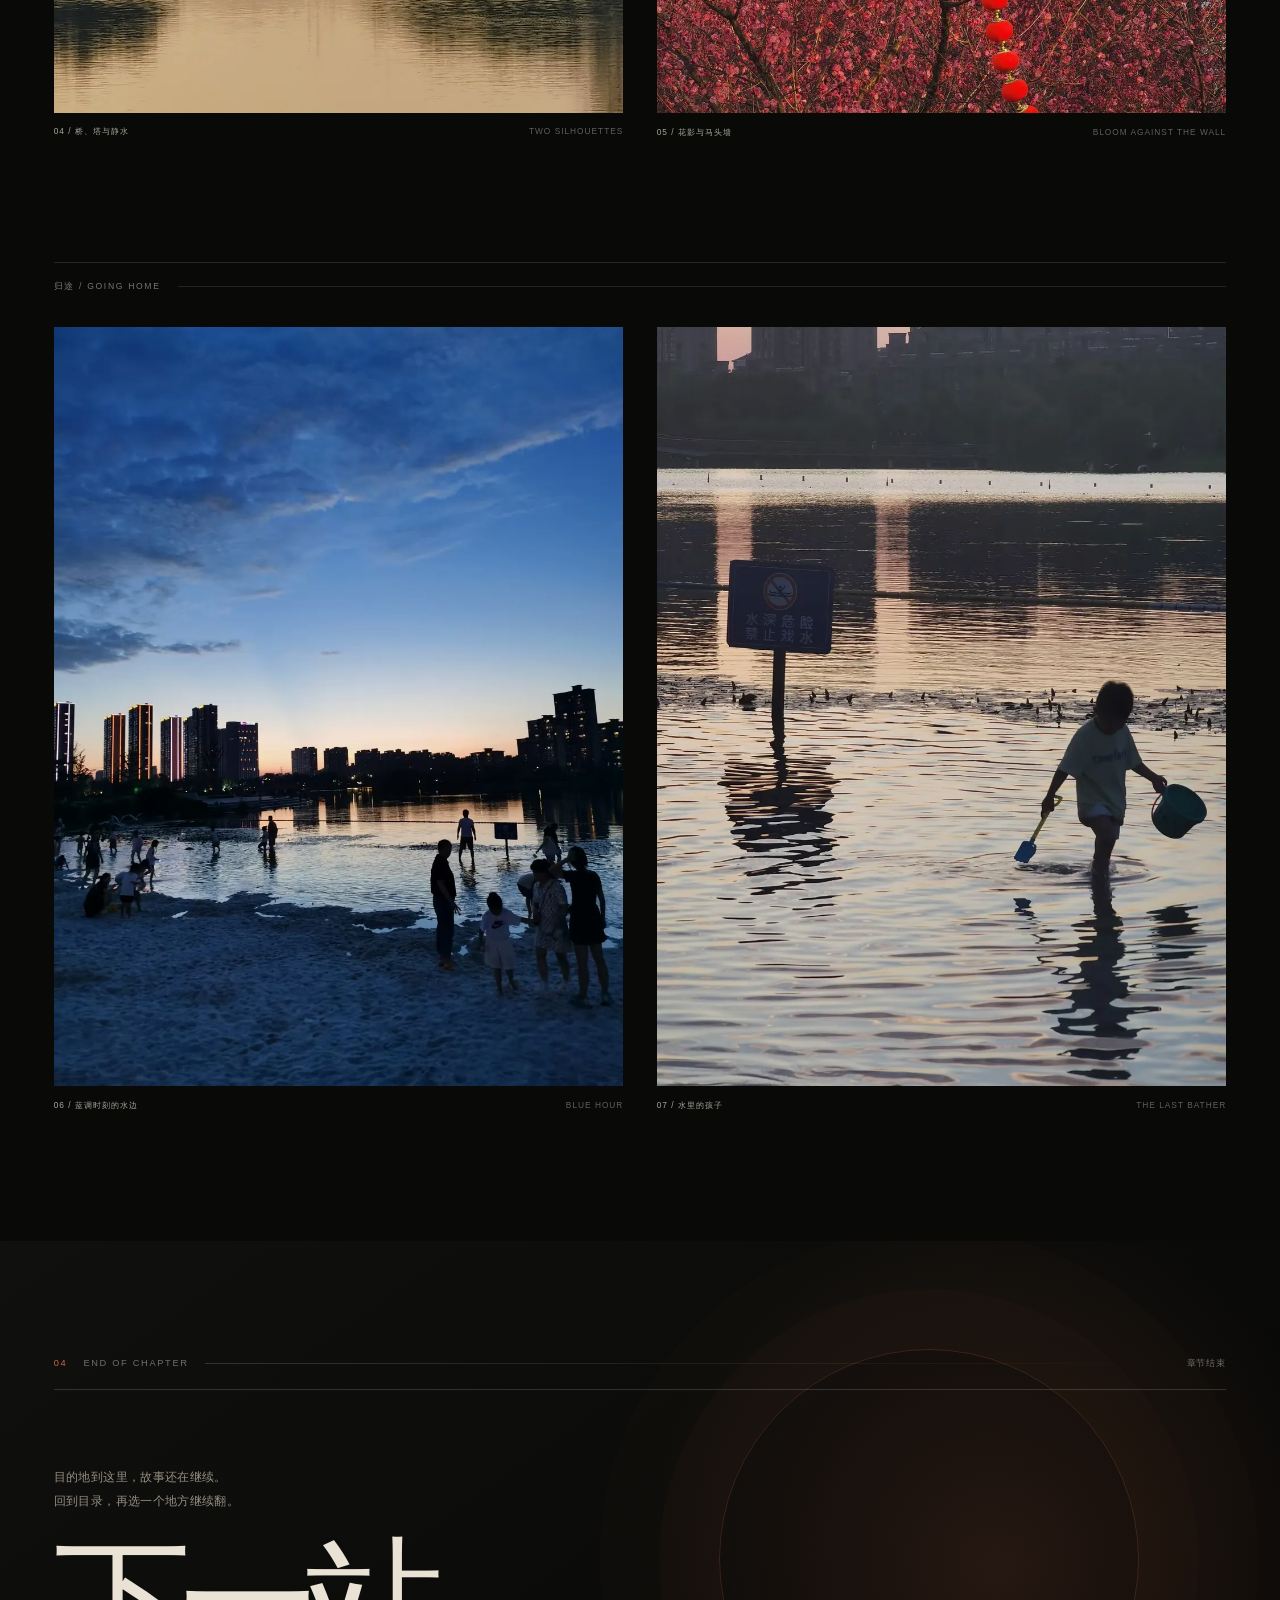
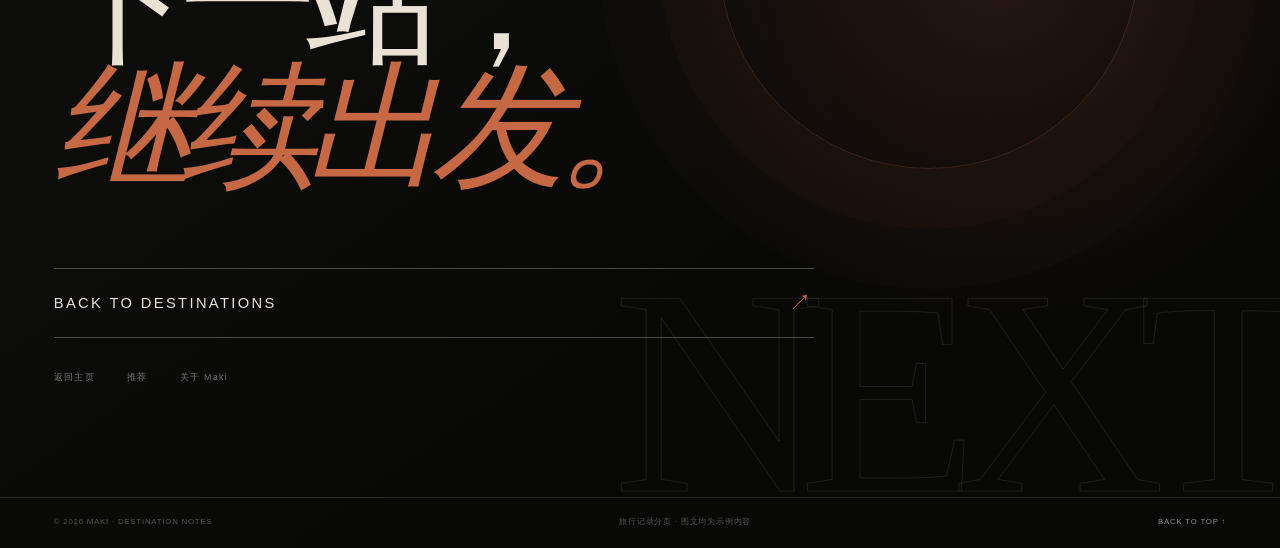
==== commit a05ad641: "添加青岛旅行记录" ====
--- a/travel.html
+++ b/travel.html
@@ -98,7 +98,7 @@
                 每到一个地方，先记下看见的景色；遇到值得再吃一次的味道，也一起留下。
                 先选城市，再翻开它的景点与味道。
               </p>
-              <span class="hero__role" data-travel-stats>06 DESTINATIONS / 13 SCENERIES / 03 TASTES</span>
+              <span class="hero__role" data-travel-stats>07 DESTINATIONS / 17 SCENERIES / 03 TASTES</span>
             </div>
 
             <a class="circle-link" href="#destinations" aria-label="浏览目的地目录">
@@ -110,7 +110,7 @@
           </div>
 
           <div class="hero__foot">
-            <span data-destination-count>06 DESTINATIONS</span>
+            <span data-destination-count>07 DESTINATIONS</span>
             <span>SCENERY + FOOD</span>
             <span>STORIES STILL ONGOING</span>
           </div>
@@ -138,12 +138,12 @@
 
           <div class="destinations__head">
             <h2 id="destinations-title" data-reveal>
-              六座城市，<br /><em>十三段记忆。</em>
+              七座城市，<br /><em>十七段记忆。</em>
             </h2>
             <div class="destinations__intro" data-reveal>
-              <span data-destinations-stats>06 DESTINATIONS / 2023—2026</span>
+              <span data-destinations-stats>07 DESTINATIONS / 2023—2026</span>
               <p>
-                从柳江的夜色到浦东美术馆的一整片蓝，再经济南的泉水、泰山的日出，走到苏州的水巷与虎丘，最后是南京的梧桐。
+                从柳江的夜色到浦东美术馆的一整片蓝，再经济南的泉水、泰山的日出，走到苏州的水巷、南京的梧桐，最后去青岛看沙子口的红屋顶、崂山的山海、啤酒博物馆的红砖厂房与海边的“五月的风”。
                 点选一个城市，先看景点，再决定要不要顺路吃一顿。
               </p>
             </div>
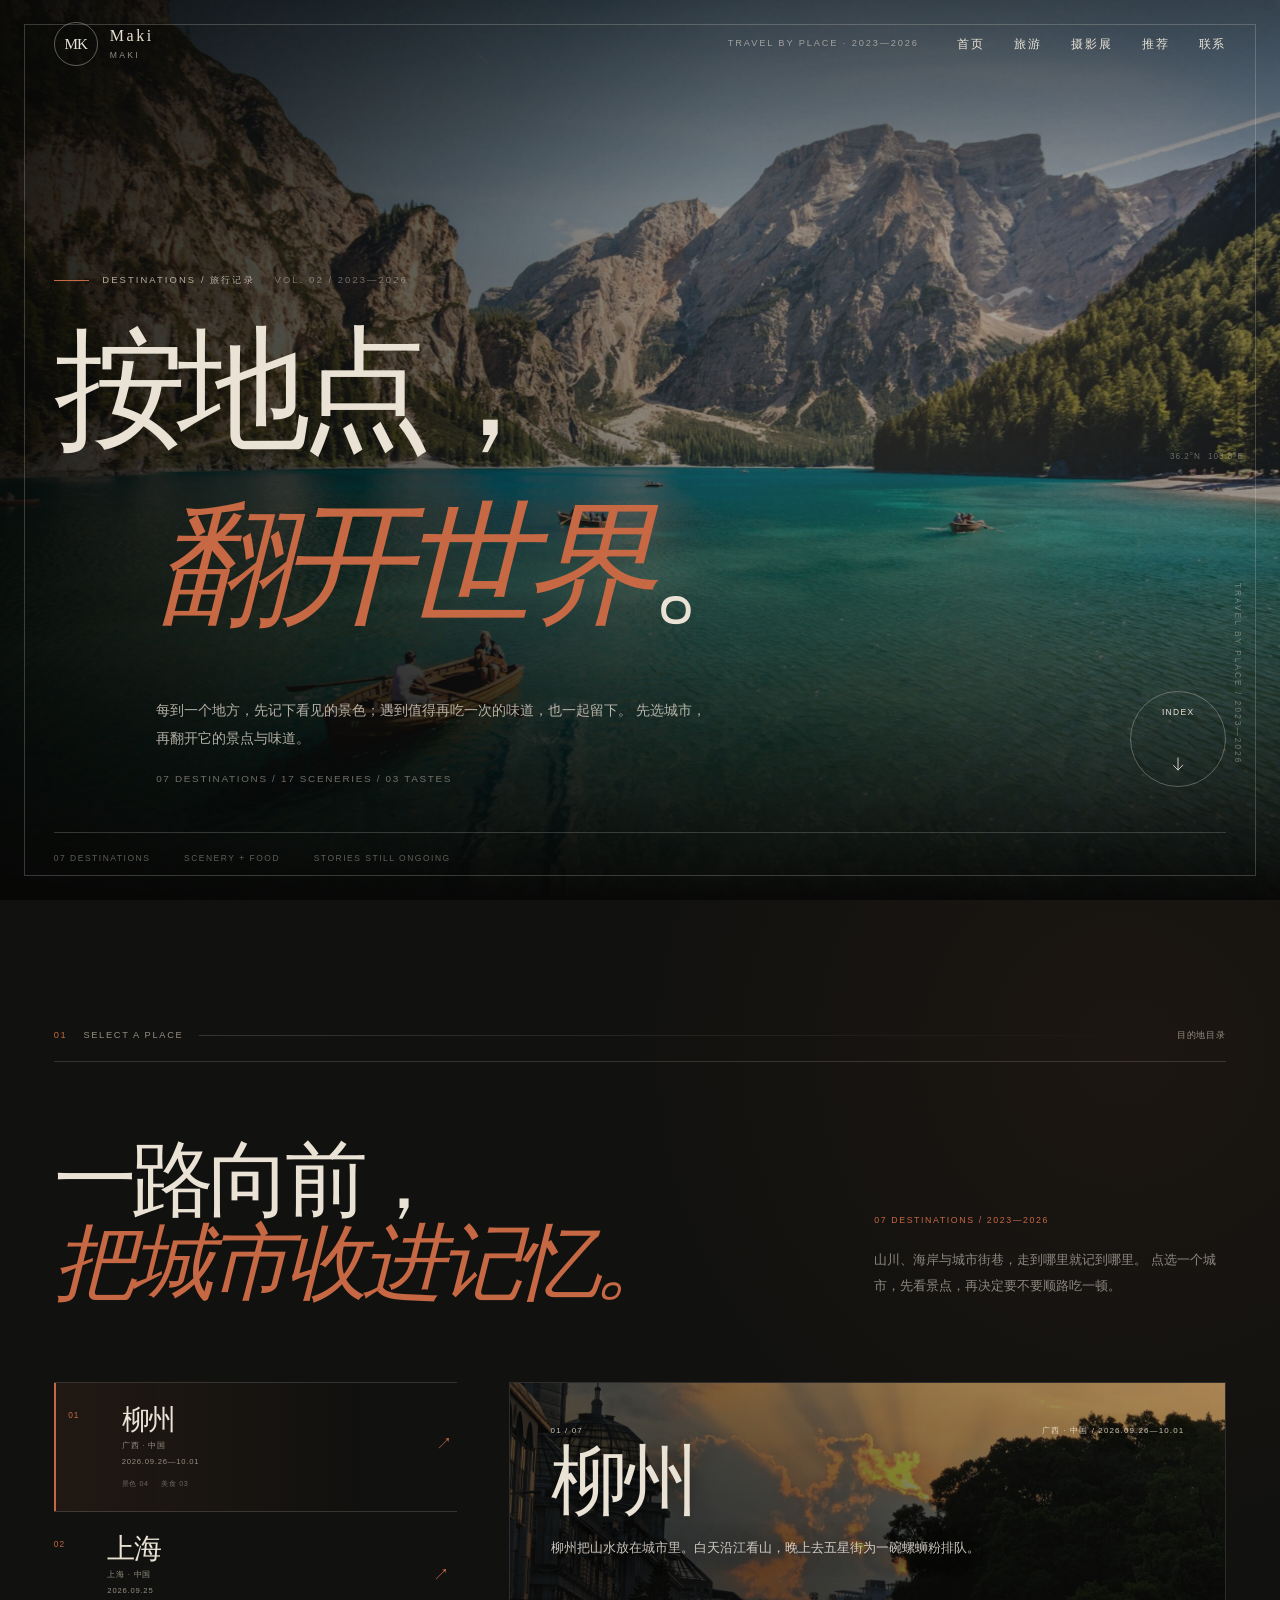
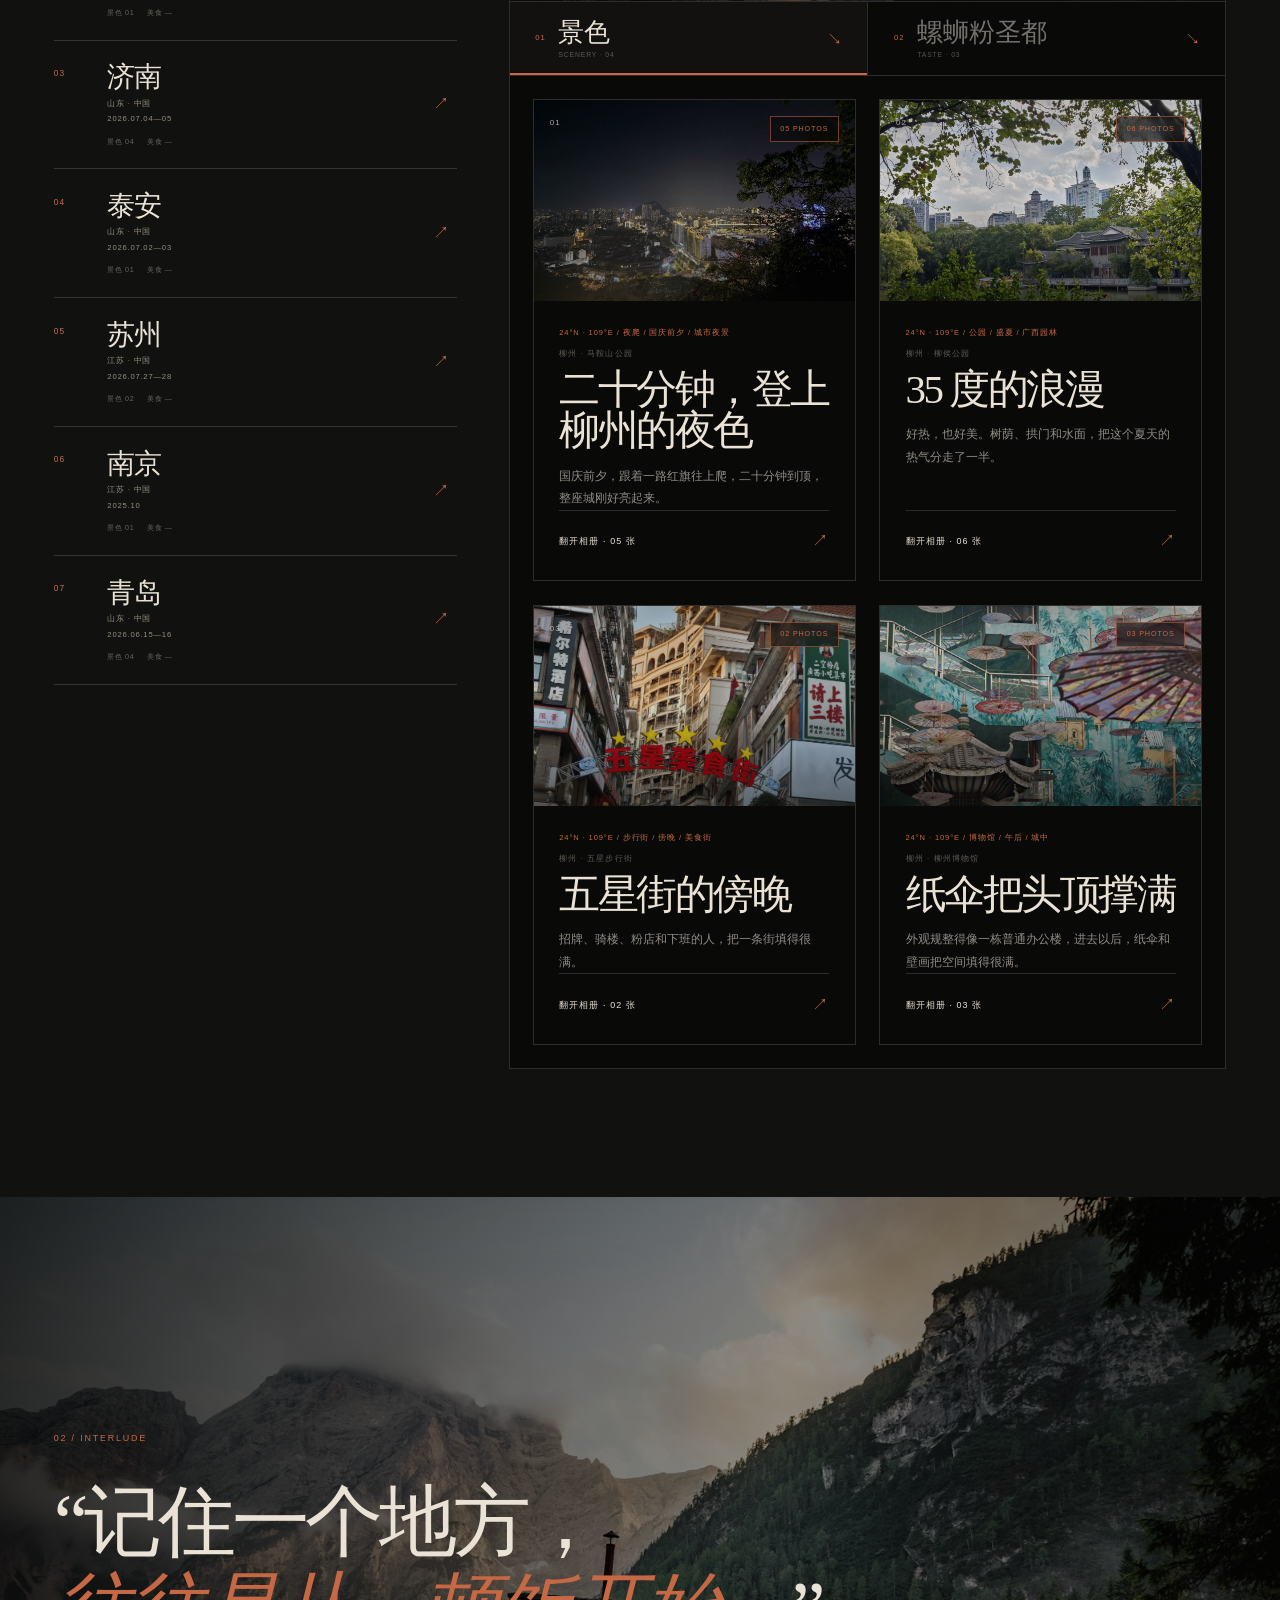
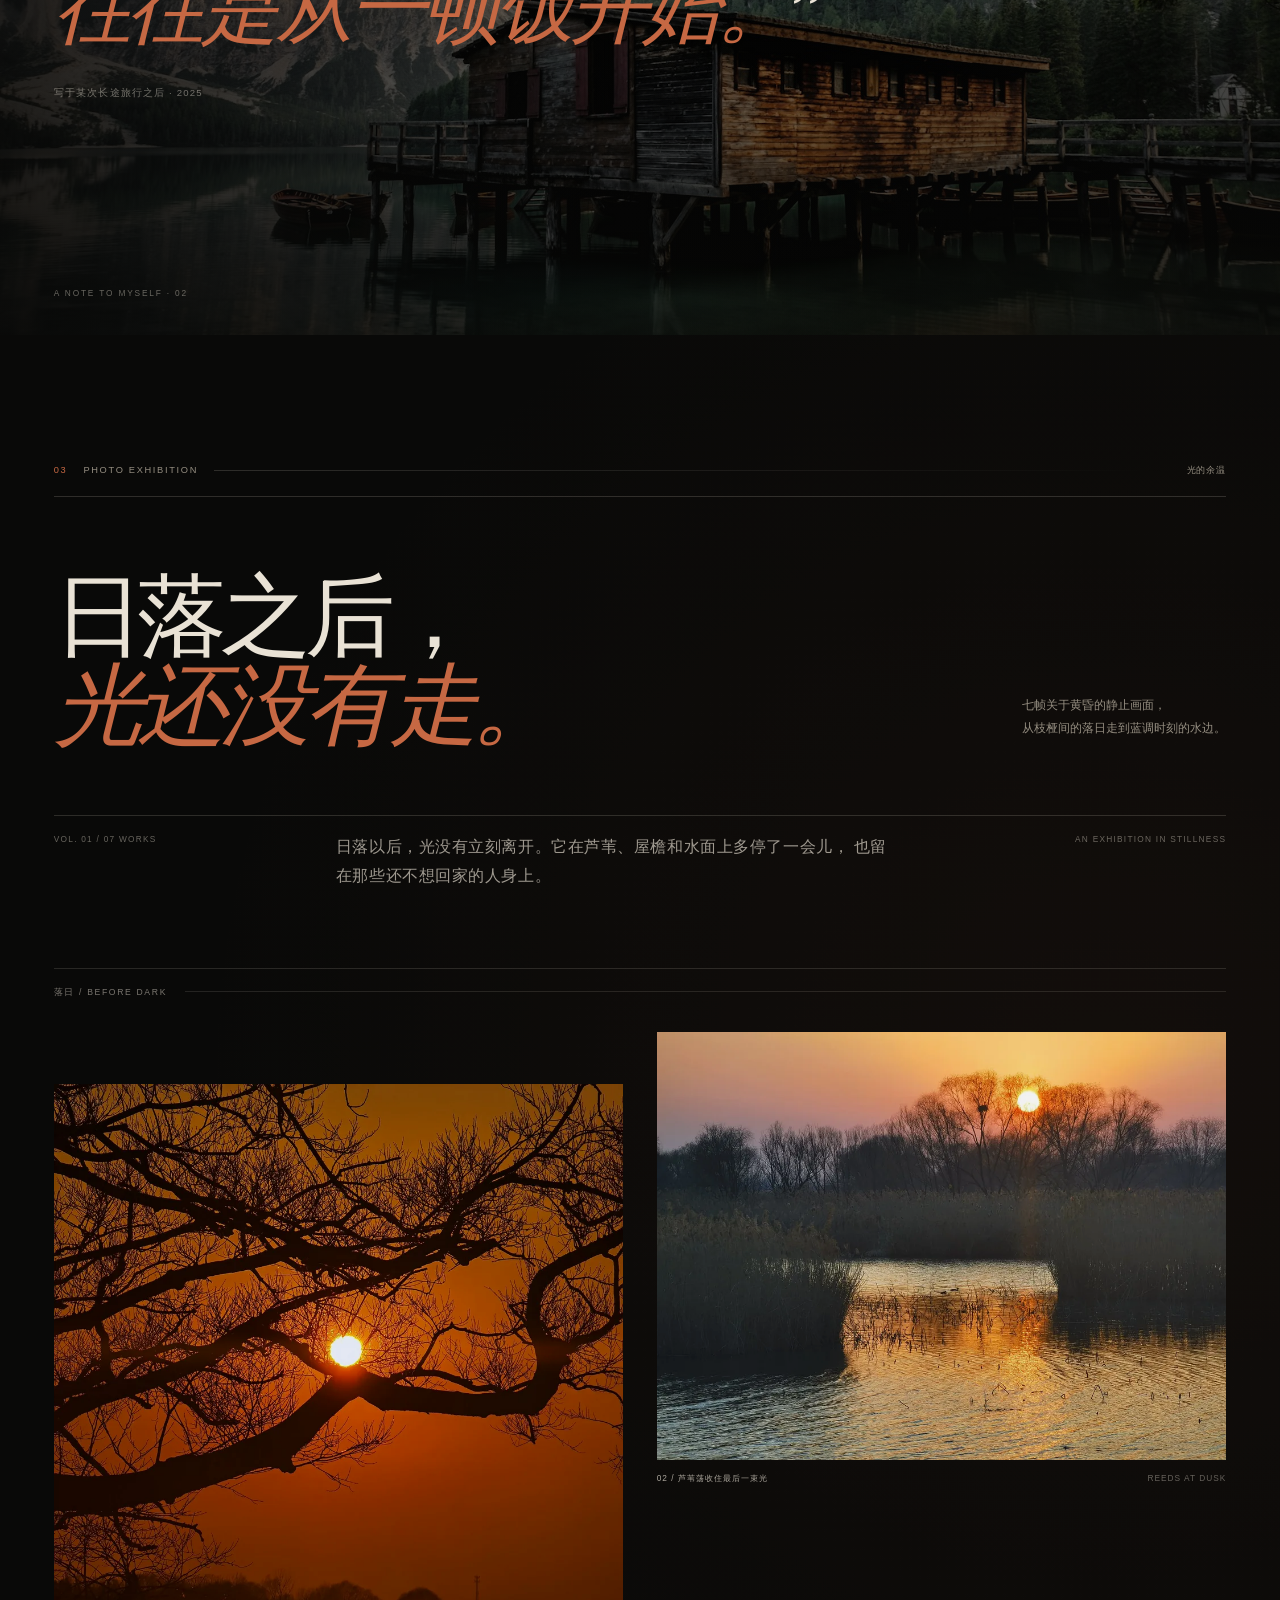
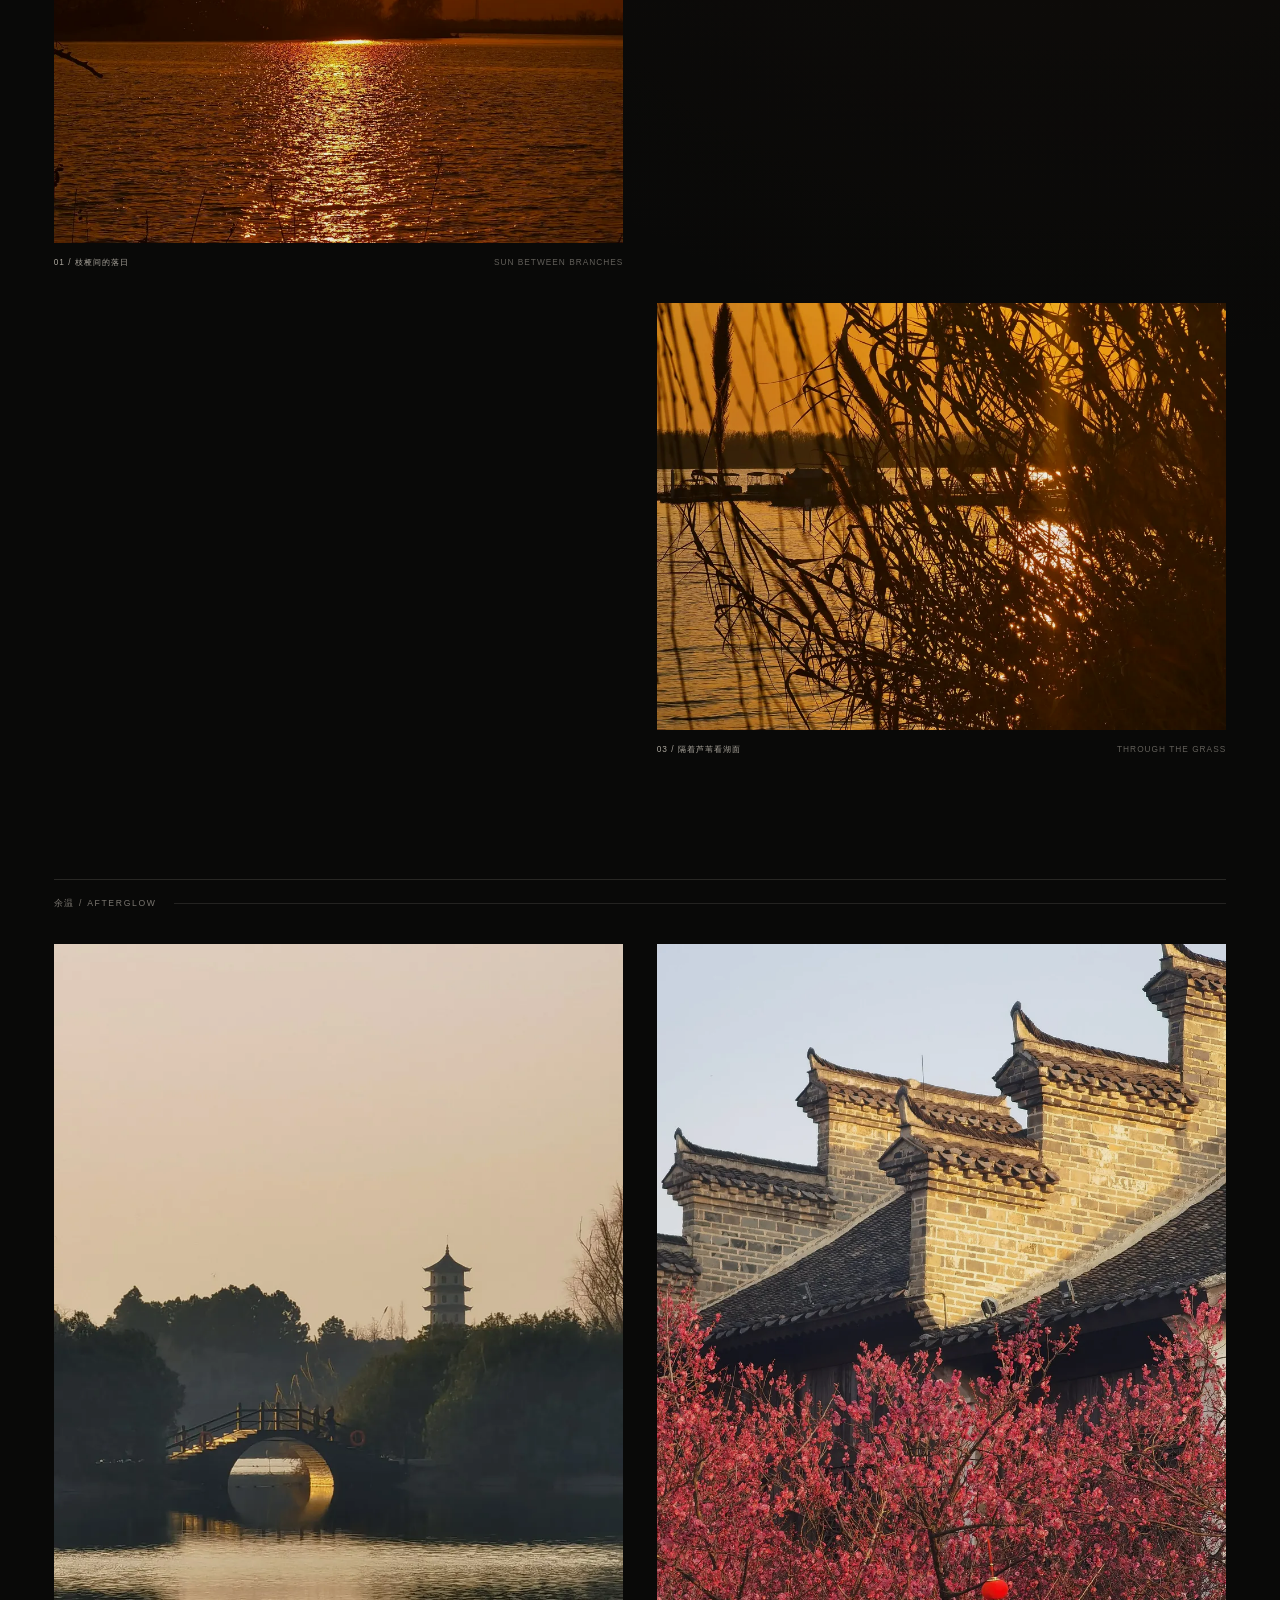
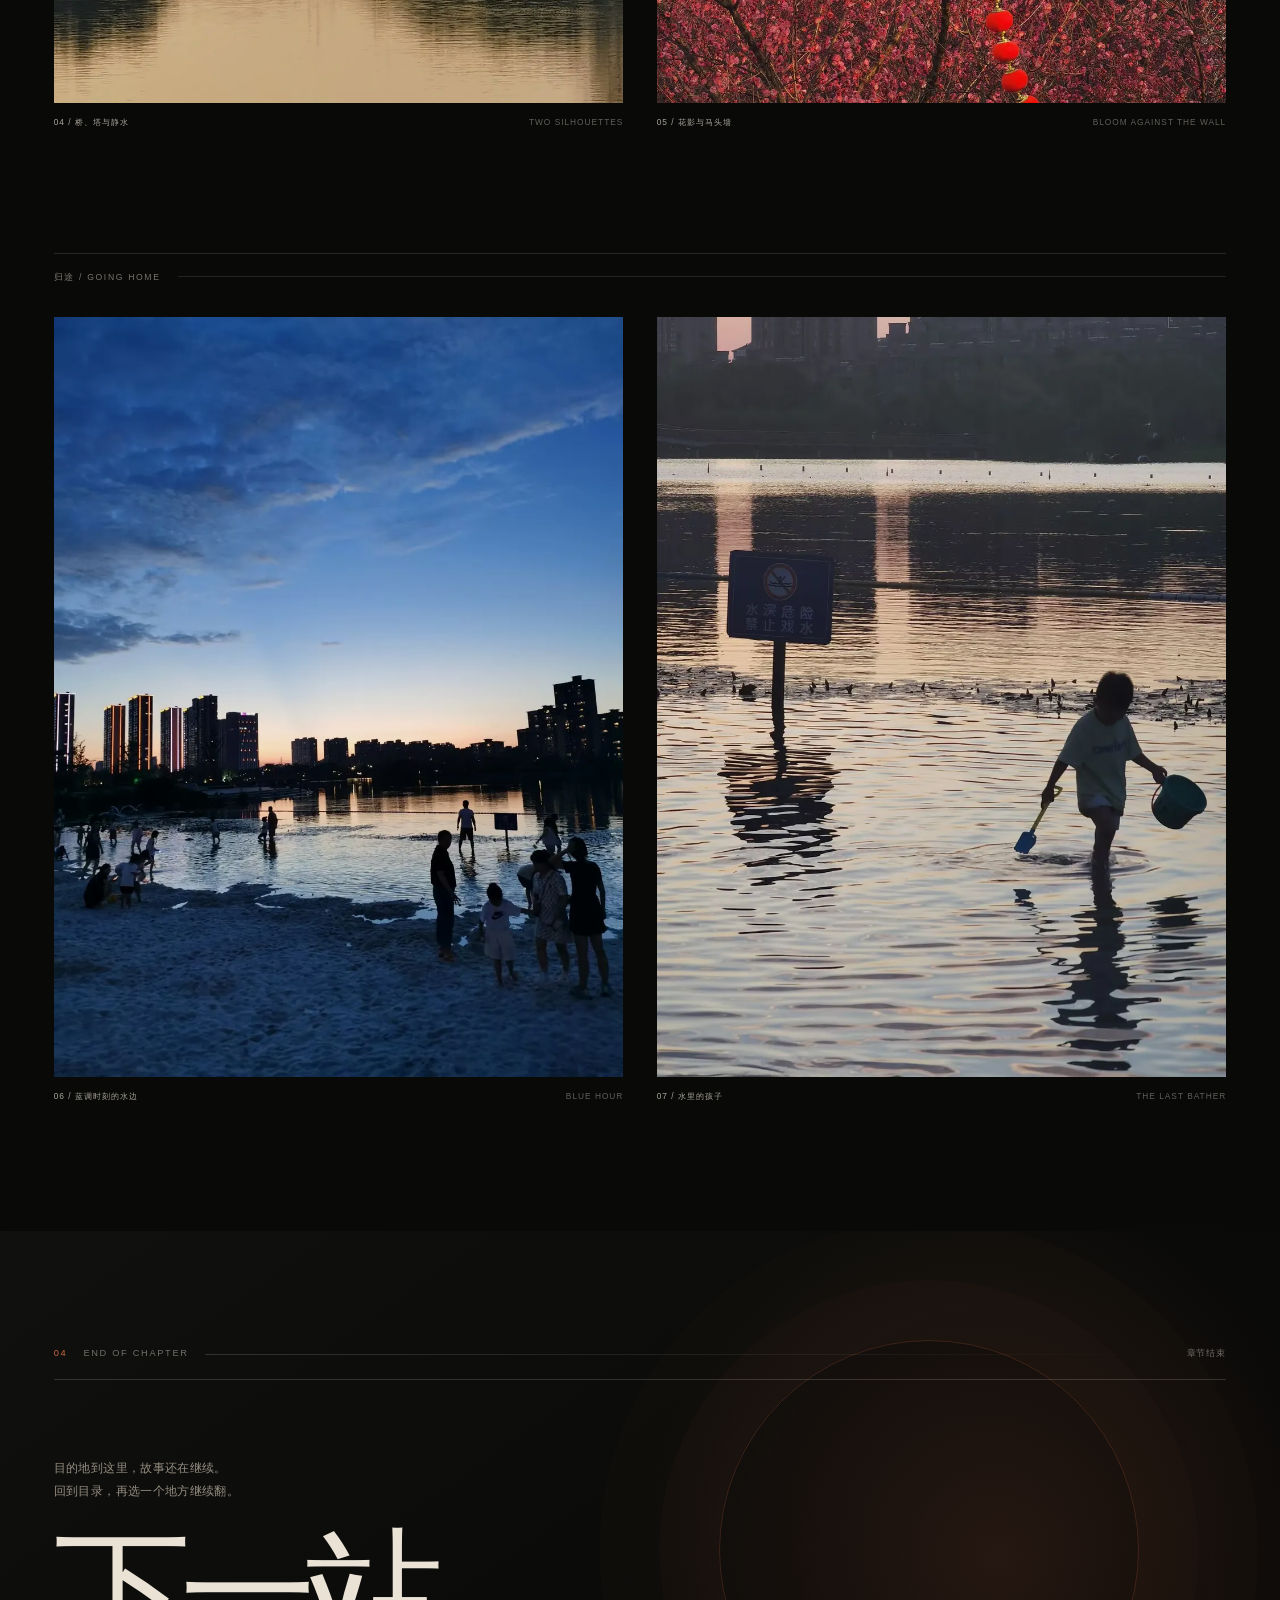
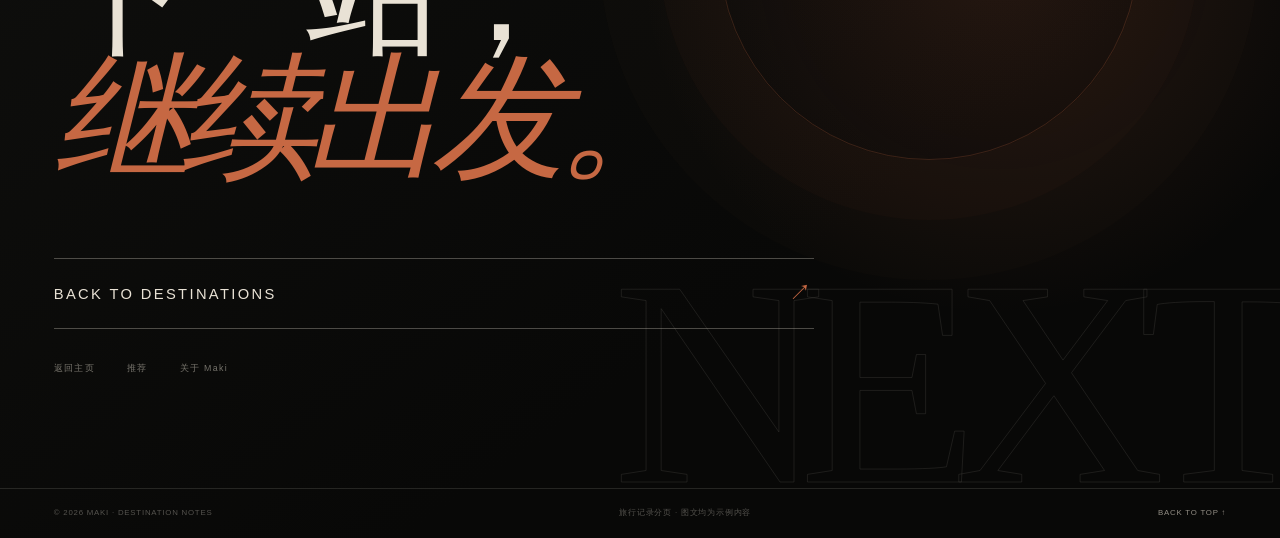
==== commit c87013ce: "优化旅游页城市标题" ====
--- a/travel.html
+++ b/travel.html
@@ -138,12 +138,12 @@
 
           <div class="destinations__head">
             <h2 id="destinations-title" data-reveal>
-              七座城市，<br /><em>十七段记忆。</em>
+              一路向前，<br /><em>把城市收进记忆。</em>
             </h2>
             <div class="destinations__intro" data-reveal>
               <span data-destinations-stats>07 DESTINATIONS / 2023—2026</span>
               <p>
-                从柳江的夜色到浦东美术馆的一整片蓝，再经济南的泉水、泰山的日出，走到苏州的水巷、南京的梧桐，最后去青岛看沙子口的红屋顶、崂山的山海、啤酒博物馆的红砖厂房与海边的“五月的风”。
+                山川、海岸与城市街巷，走到哪里就记到哪里。
                 点选一个城市，先看景点，再决定要不要顺路吃一顿。
               </p>
             </div>
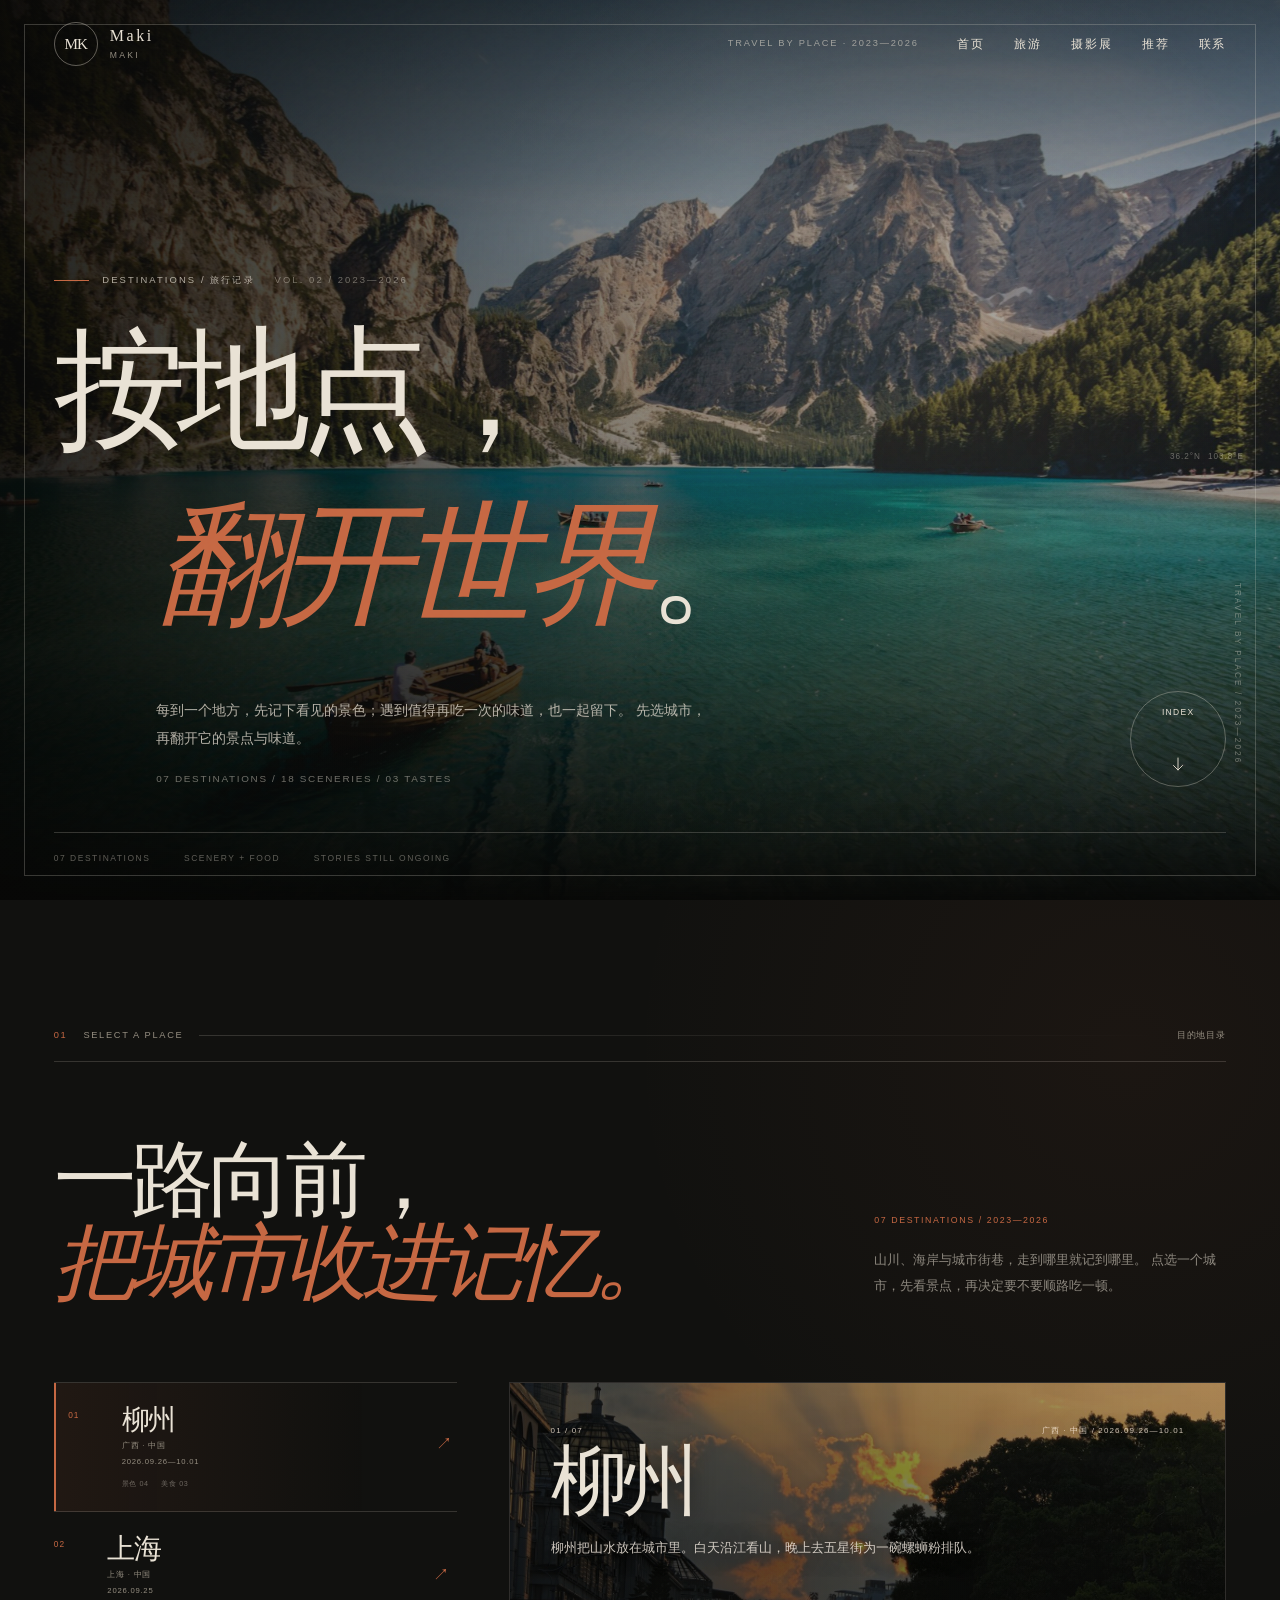
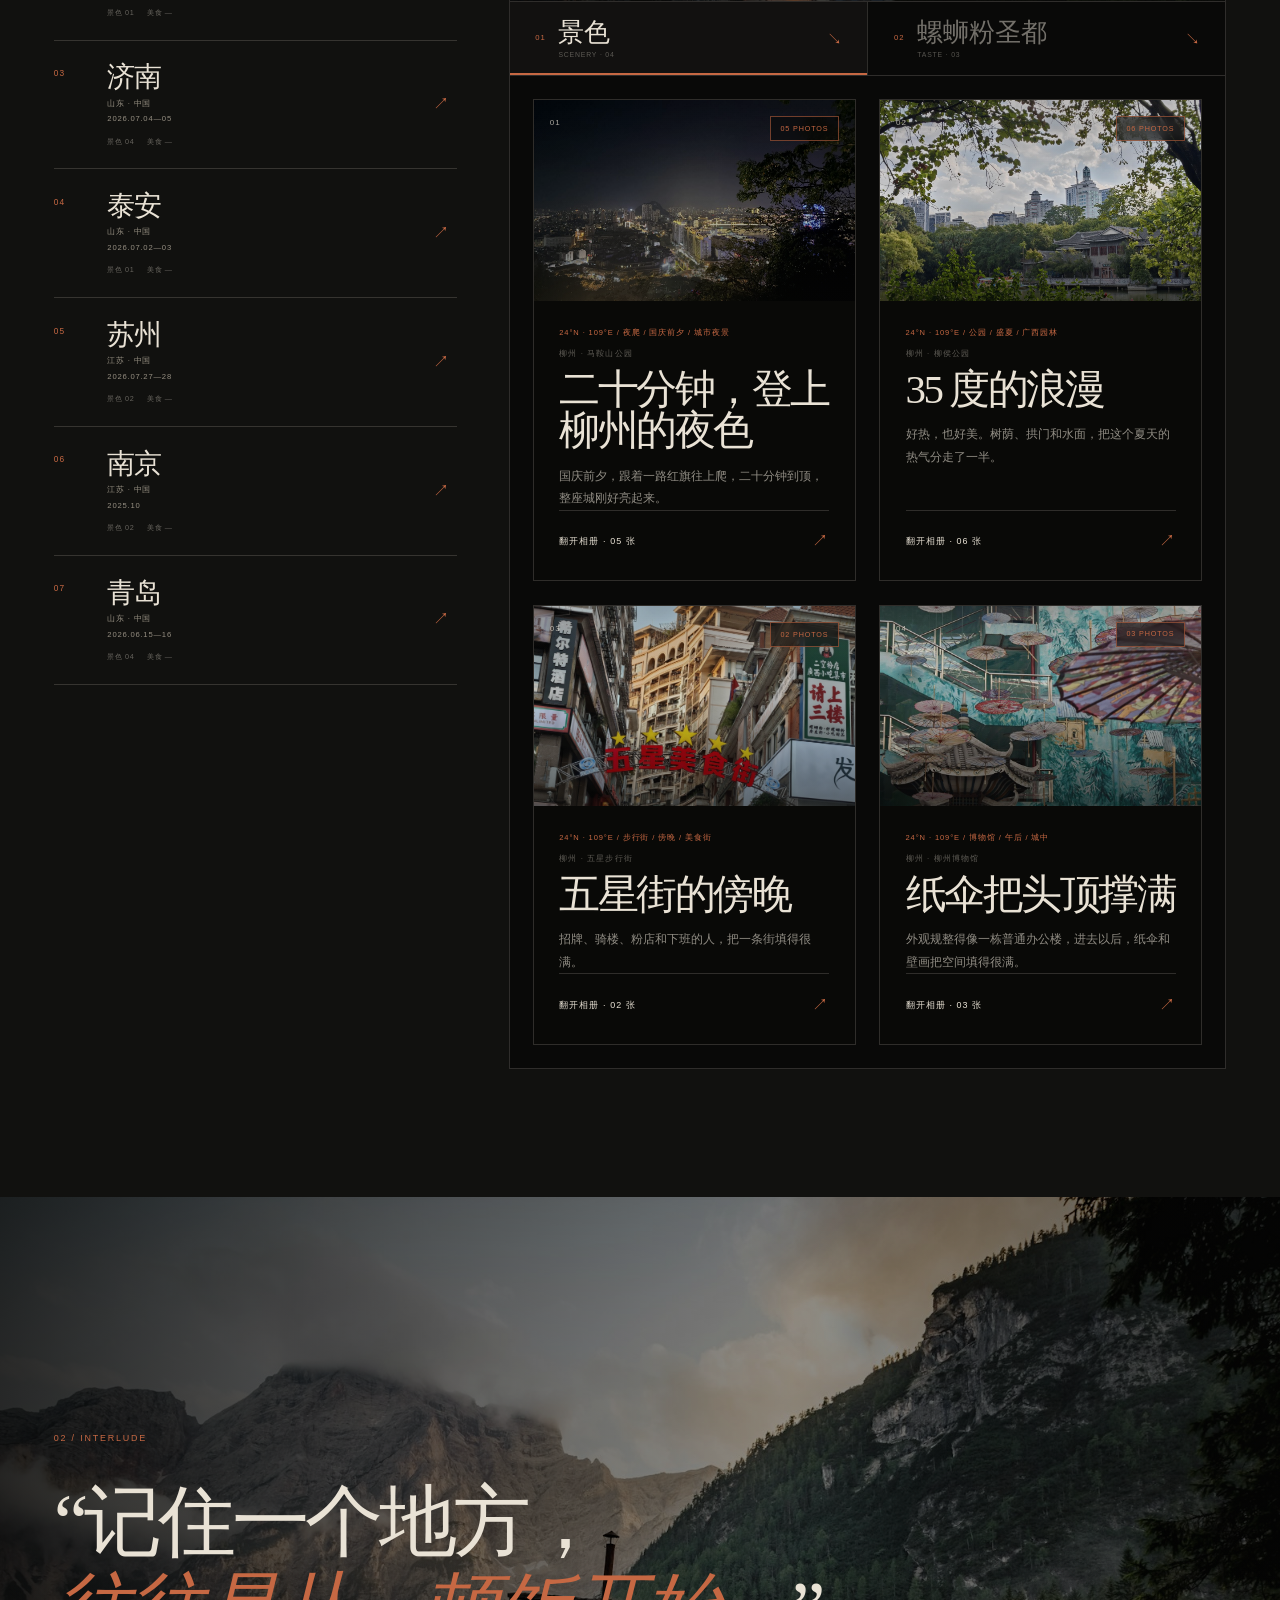
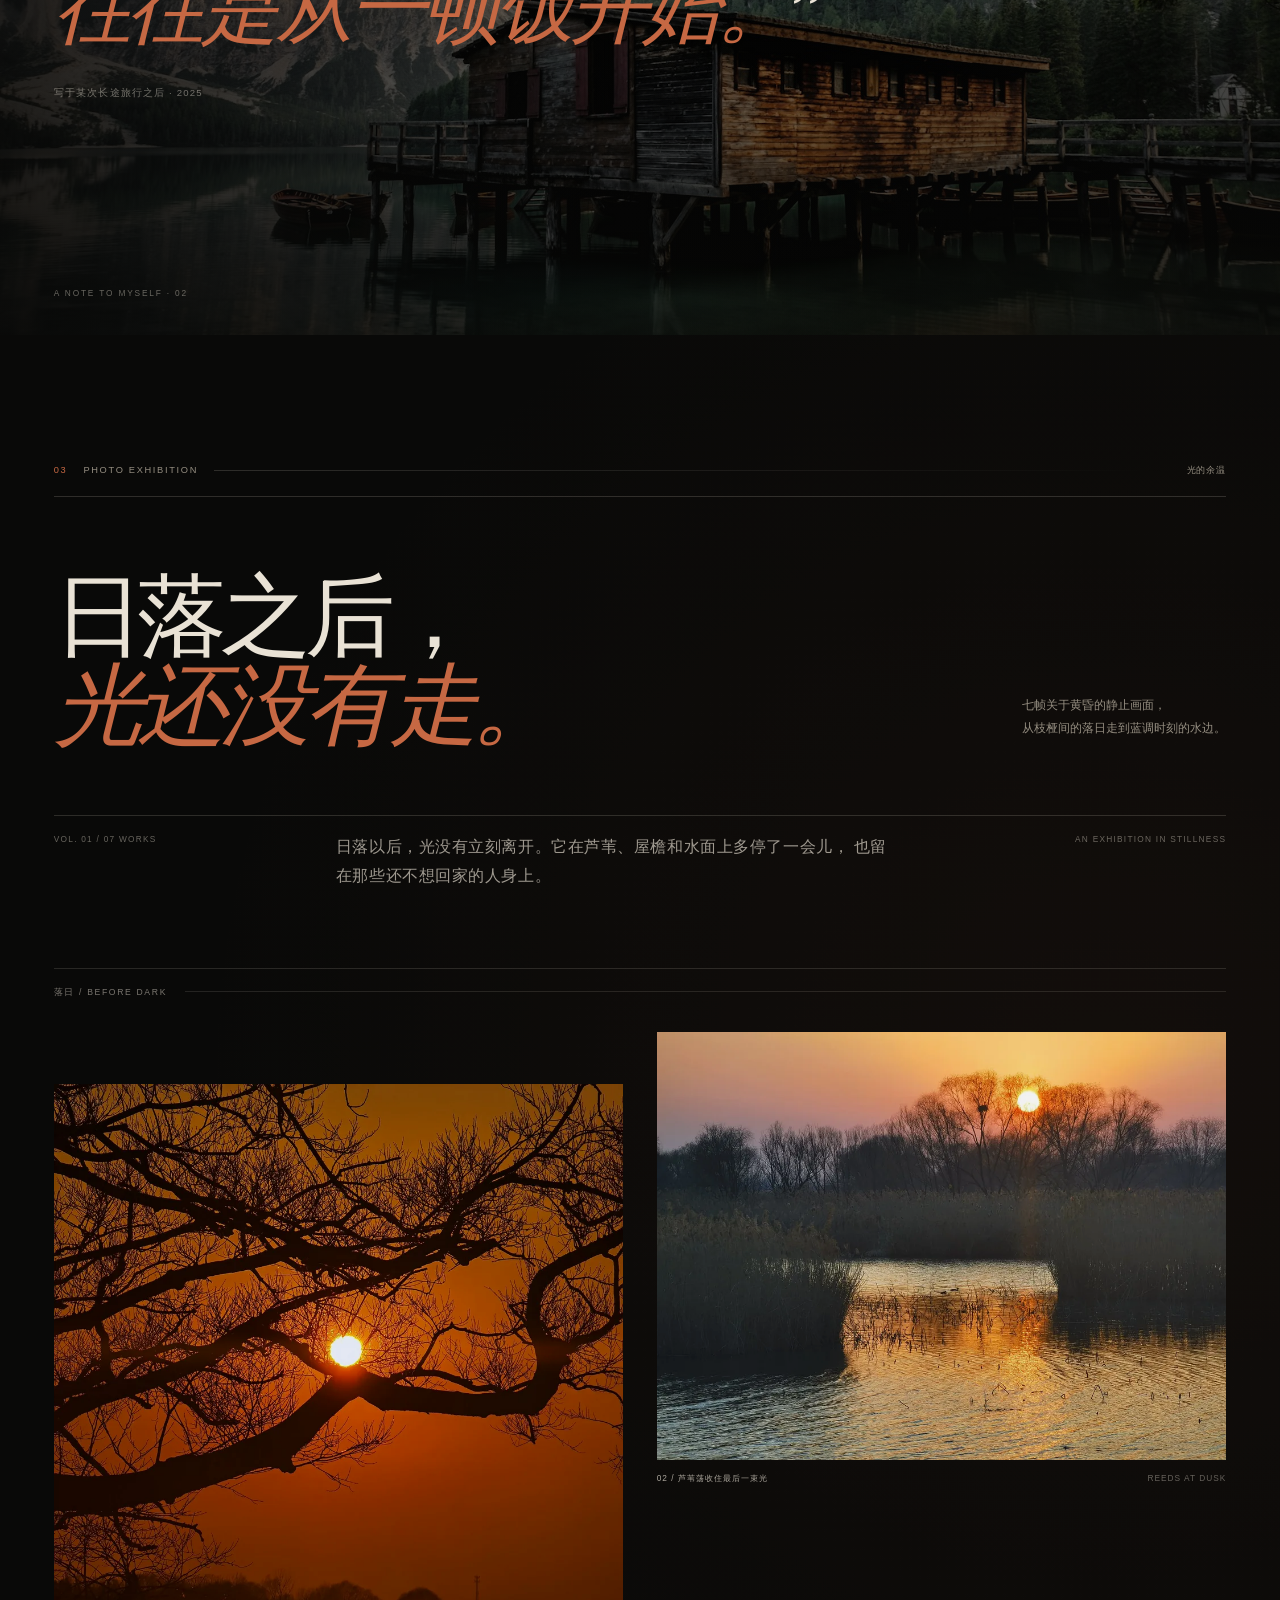
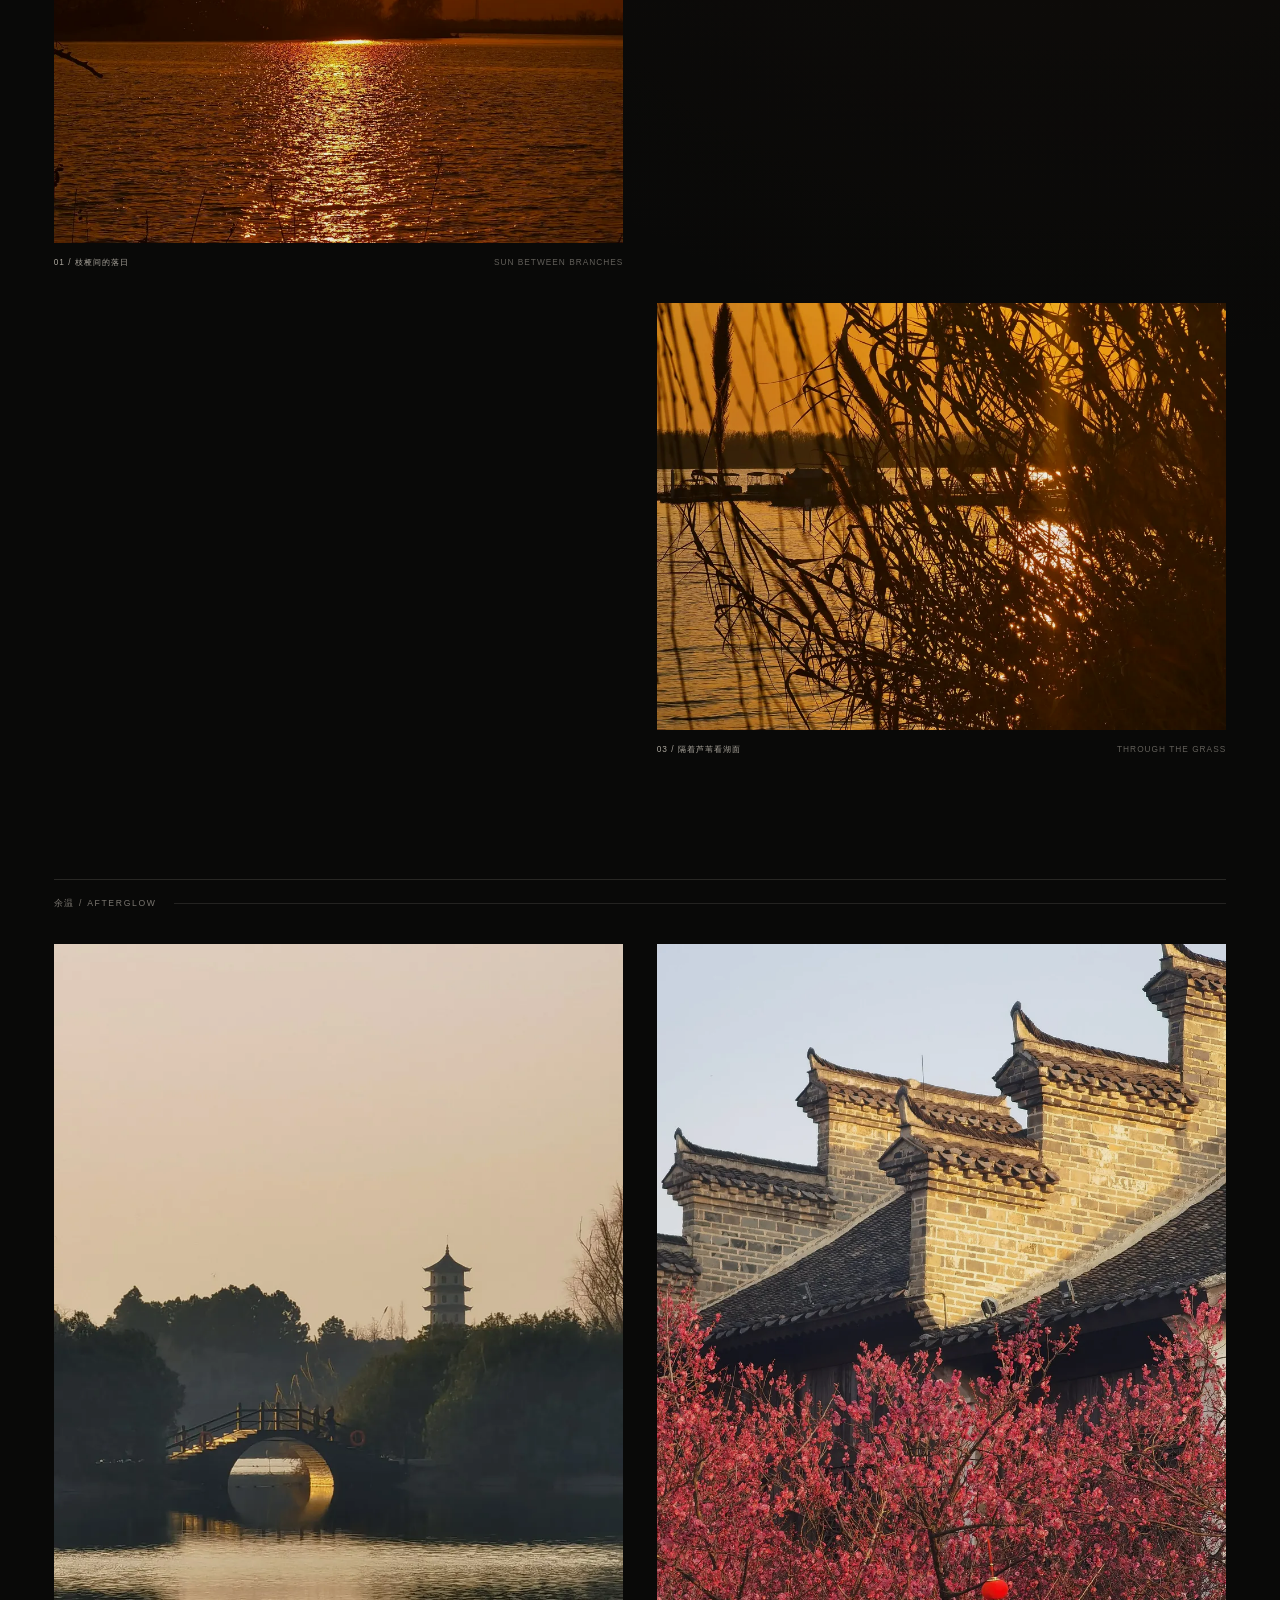
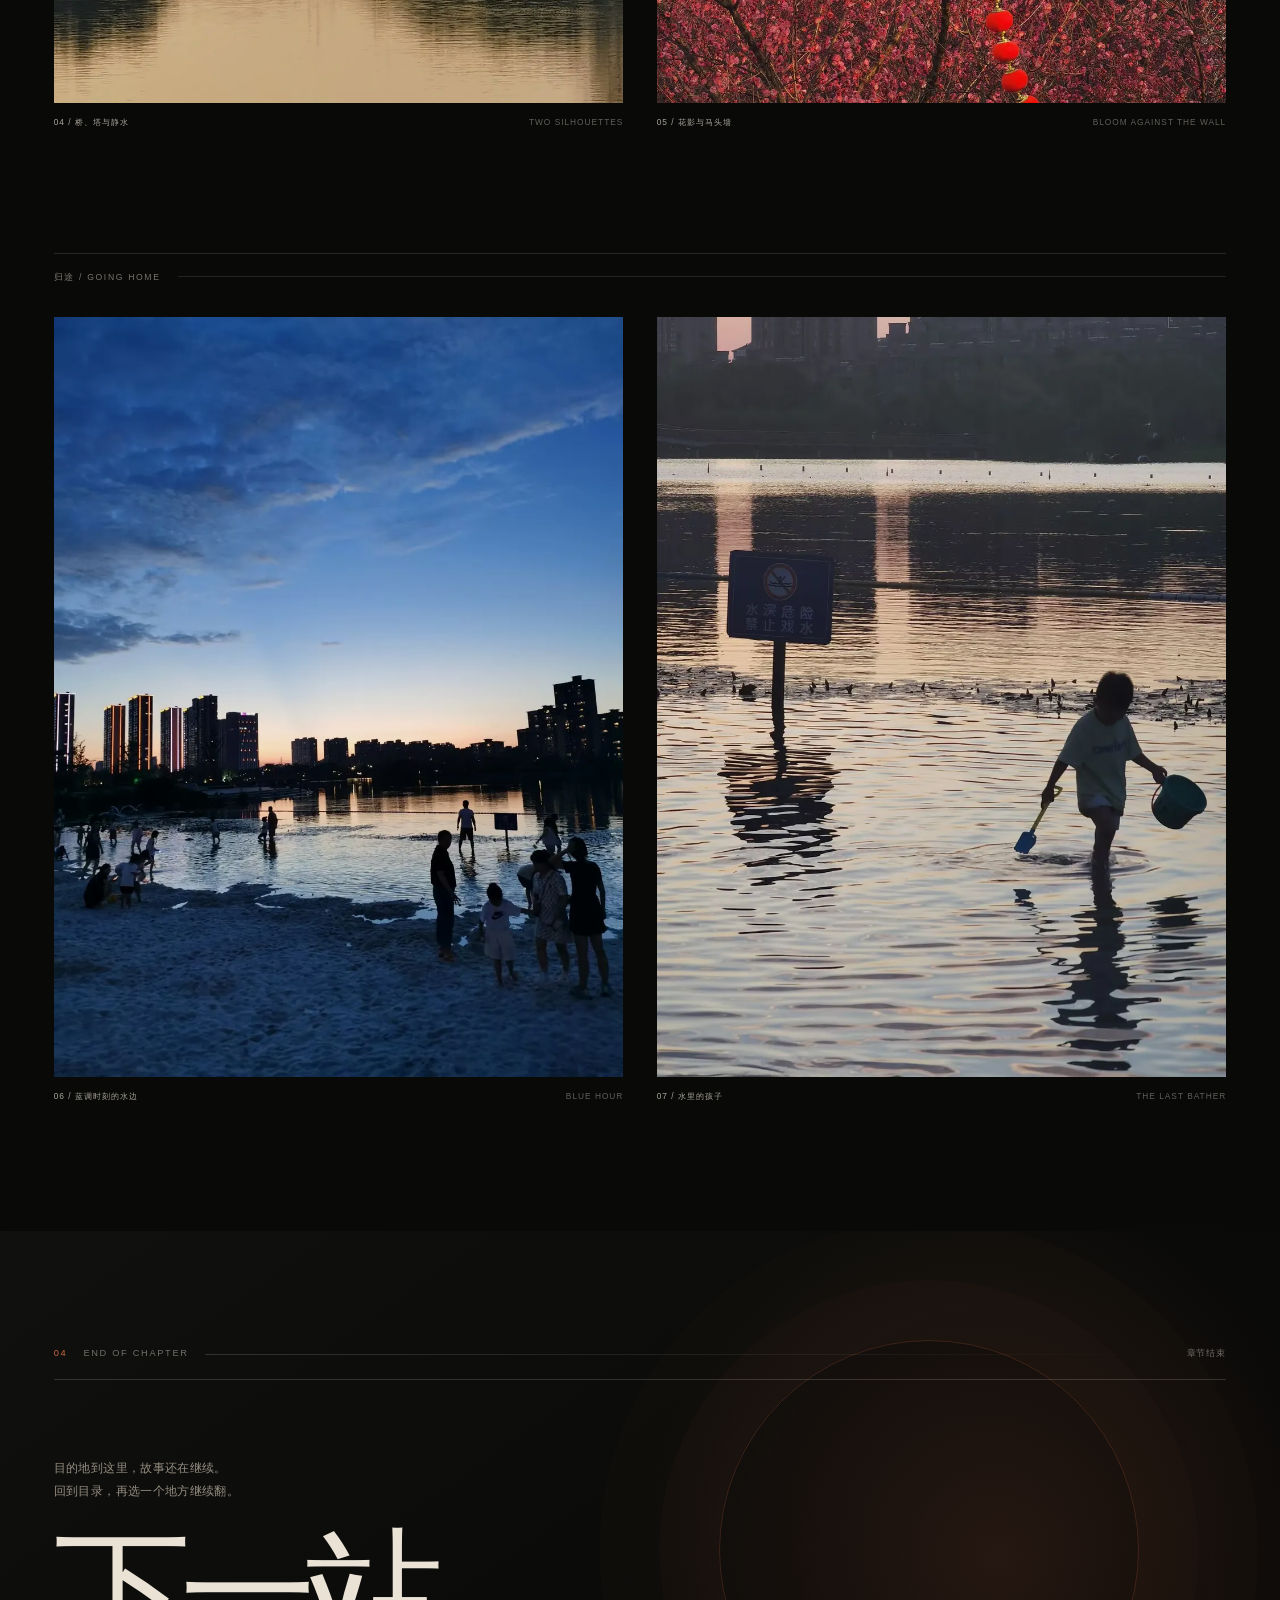
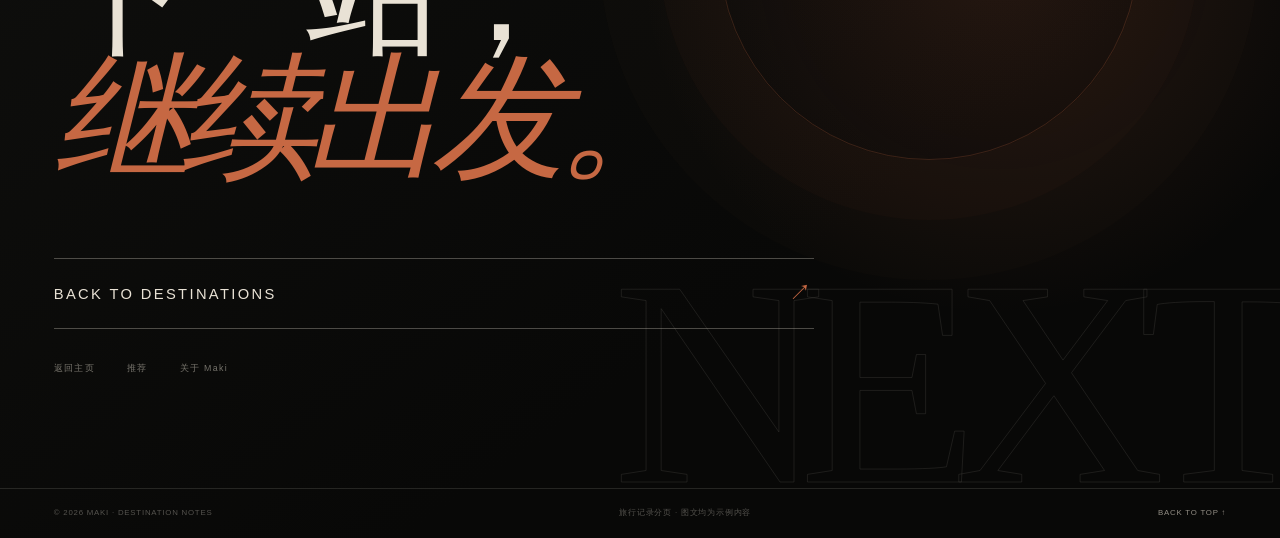
==== commit 36d700bb: "新增南京鸡鸣寺景点" ====
--- a/travel.html
+++ b/travel.html
@@ -98,7 +98,7 @@
                 每到一个地方，先记下看见的景色；遇到值得再吃一次的味道，也一起留下。
                 先选城市，再翻开它的景点与味道。
               </p>
-              <span class="hero__role" data-travel-stats>07 DESTINATIONS / 17 SCENERIES / 03 TASTES</span>
+              <span class="hero__role" data-travel-stats>07 DESTINATIONS / 18 SCENERIES / 03 TASTES</span>
             </div>
 
             <a class="circle-link" href="#destinations" aria-label="浏览目的地目录">
